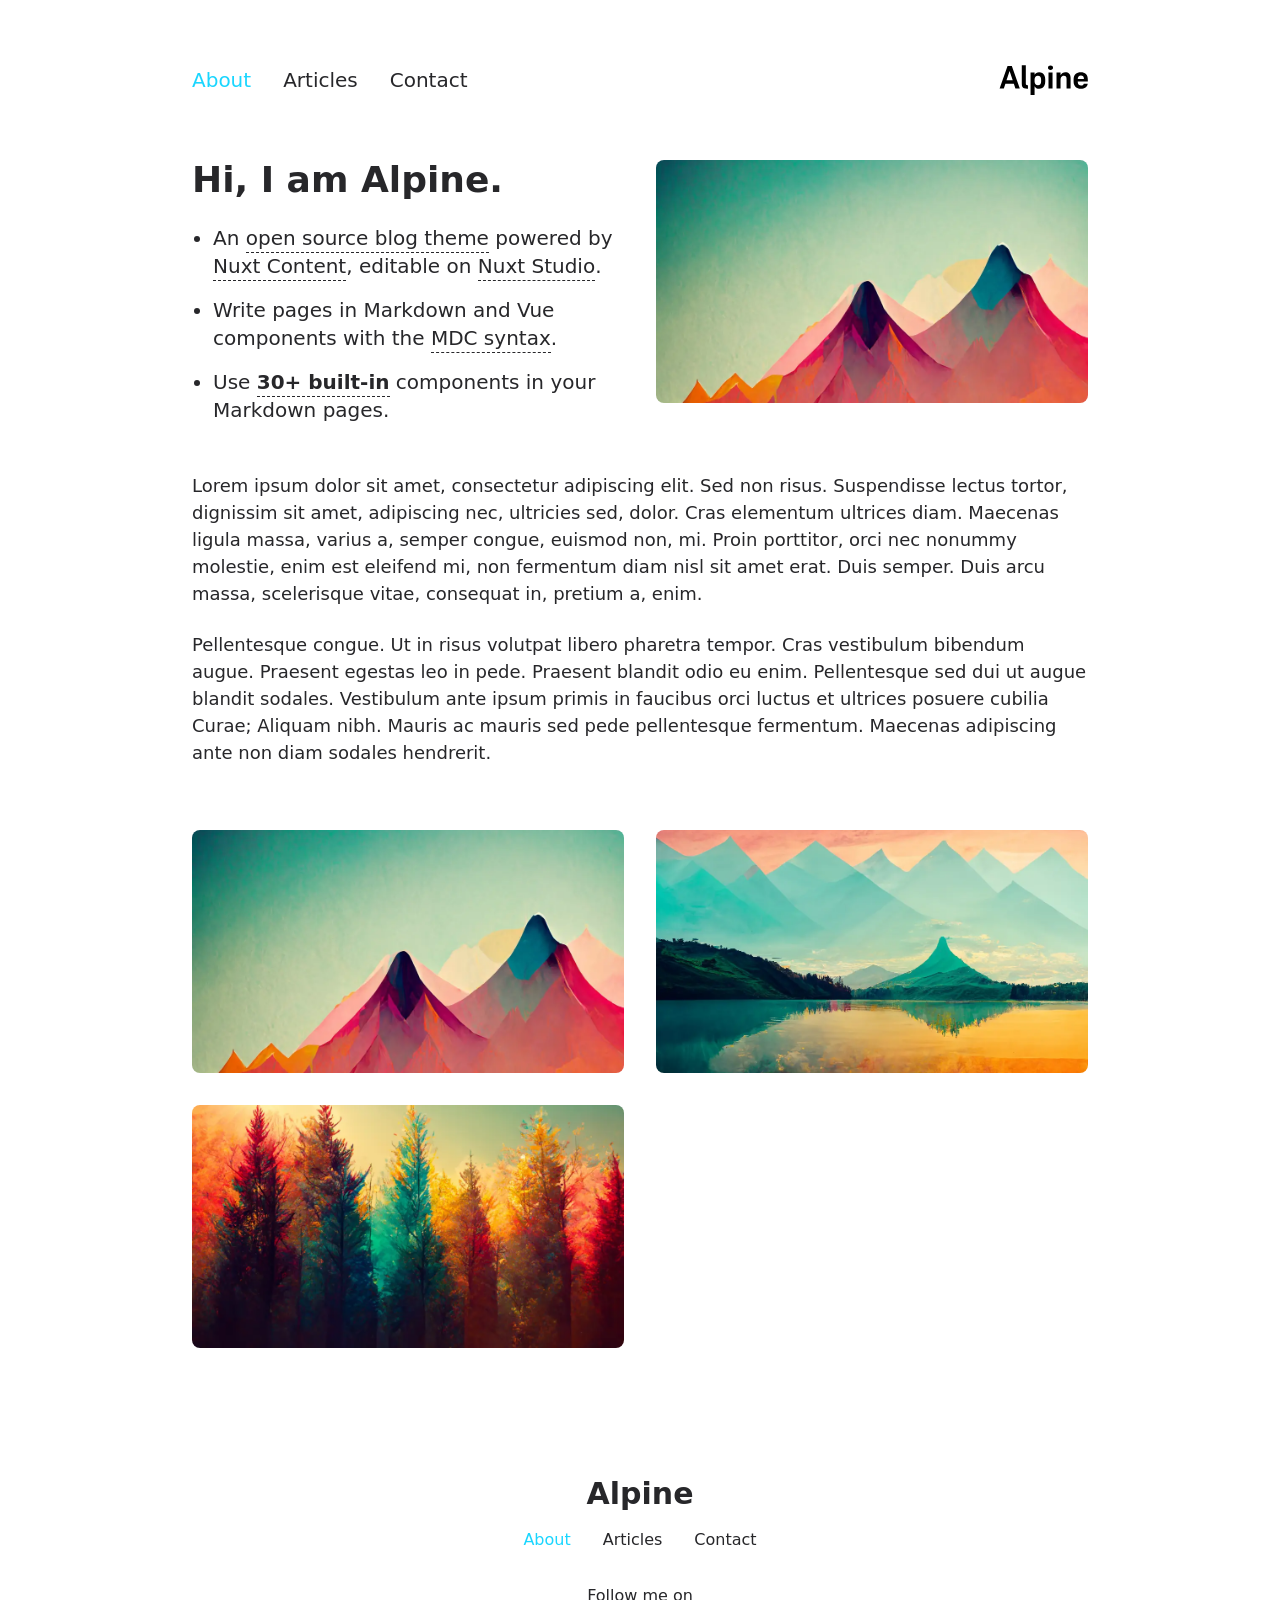
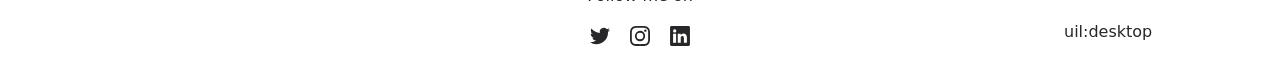
==== index.html @ 5e0b4e01 "Deploying to gh-pages from @ arafatkhairul/nuxt-alpine@3e8240d0980be0050736b7566fba65ea786abc6b 🚀" ====
<!DOCTYPE html>
<html  lang="en">
<head><meta charset="utf-8">
<meta name="viewport" content="width=device-width, initial-scale=1">
<title>Alpine</title>
<meta name="twitter:card" content="summary_large_image">
<meta property="og:image" content="/social-card-preview.png">
<meta property="og:image:width" content="400">
<meta property="og:image:height" content="300">
<meta property="og:image:alt" content="An image showcasing my project.">
<meta property="og:title" content="Alpine">
<meta name="description" content="An open source blog theme powered by Nuxt.">
<meta property="og:description" content="An open source blog theme powered by Nuxt.">
<link rel="preload" as="fetch" crossorigin="anonymous" href="/_payload.json">
<link rel="stylesheet" href="/_nuxt/entry.d1bb33da.css">
<link rel="stylesheet" href="/_nuxt/DocumentDrivenNotFound.b1c67268.css">
<link rel="stylesheet" href="/_nuxt/Hero.ef997ffa.css">
<link rel="stylesheet" href="/_nuxt/ProseUl.654adf30.css">
<link rel="stylesheet" href="/_nuxt/ProseLi.44bd6429.css">
<link rel="stylesheet" href="/_nuxt/ProseA.5a9f544a.css">
<link rel="stylesheet" href="/_nuxt/ProseStrong.4d333ea9.css">
<link rel="stylesheet" href="/_nuxt/ProseP.bd294274.css">
<link rel="stylesheet" href="/_nuxt/Gallery.7c08b77b.css">
<link rel="modulepreload" as="script" crossorigin href="/_nuxt/entry.dc5d3f81.js">
<link rel="modulepreload" as="script" crossorigin href="/_nuxt/NuxtImg.966d0c9f.js">
<link rel="modulepreload" as="script" crossorigin href="/_nuxt/document-driven.5265849c.js">
<link rel="modulepreload" as="script" crossorigin href="/_nuxt/DocumentDrivenEmpty.9ae054da.js">
<link rel="modulepreload" as="script" crossorigin href="/_nuxt/ContentRenderer.73c88067.js">
<link rel="modulepreload" as="script" crossorigin href="/_nuxt/ContentRendererMarkdown.vue.917d96e8.js">
<link rel="modulepreload" as="script" crossorigin href="/_nuxt/DocumentDrivenNotFound.752a213e.js">
<link rel="modulepreload" as="script" crossorigin href="/_nuxt/default.cb6d3dea.js">
<link rel="modulepreload" as="script" crossorigin href="/_nuxt/ContentRendererMarkdown.fadf981e.js">
<link rel="modulepreload" as="script" crossorigin href="/_nuxt/Hero.b6fbc425.js">
<link rel="modulepreload" as="script" crossorigin href="/_nuxt/MDCSlot.a0e19ccc.js">
<link rel="modulepreload" as="script" crossorigin href="/_nuxt/slot.96ffd557.js">
<link rel="modulepreload" as="script" crossorigin href="/_nuxt/ProseUl.e660bf93.js">
<link rel="modulepreload" as="script" crossorigin href="/_nuxt/ProseLi.a4a14949.js">
<link rel="modulepreload" as="script" crossorigin href="/_nuxt/ProseA.be27b615.js">
<link rel="modulepreload" as="script" crossorigin href="/_nuxt/ProseStrong.4fa9b1ad.js">
<link rel="modulepreload" as="script" crossorigin href="/_nuxt/ProseP.9304c1c1.js">
<link rel="modulepreload" as="script" crossorigin href="/_nuxt/Gallery.fbd0e30b.js">
<link rel="prefetch" as="style" href="/_nuxt/article.da59d238.css">
<link rel="prefetch" as="script" crossorigin href="/_nuxt/article.21fa5544.js">
<link rel="prefetch" as="script" crossorigin href="/_nuxt/date.824a539b.js">
<link rel="prefetch" as="script" crossorigin href="/_nuxt/page.fbf15b43.js">
<link rel="prefetch" as="script" crossorigin href="/_nuxt/client-db.c796b66b.js">
<link rel="prefetch" as="style" href="/_nuxt/useStudio.1c77fe3b.css">
<link rel="prefetch" as="script" crossorigin href="/_nuxt/useStudio.8e482542.js">
<link rel="prefetch" as="script" crossorigin href="/_nuxt/asyncData.b8d20d71.js">
<link rel="prefetch" as="script" crossorigin href="/_nuxt/debug.01ddf778.js">
<link rel="prefetch" as="style" href="/_nuxt/error-404.7910d5ca.css">
<link rel="prefetch" as="script" crossorigin href="/_nuxt/error-404.c3137631.js">
<link rel="prefetch" as="style" href="/_nuxt/error-500.1db01289.css">
<link rel="prefetch" as="script" crossorigin href="/_nuxt/error-500.bb691c8b.js">
<script type="module" src="/_nuxt/entry.dc5d3f81.js" crossorigin></script><style id="pinceau-runtime-hydratable">@media{.phy[--]{--puid:9YHMR2-v;}.pv-zOZzcy{max-width:var(--elements-container-maxWidth);padding-left:var(--elements-container-padding-mobile);padding-right:var(--elements-container-padding-mobile);}@media (min-width: 475px){.pv-zOZzcy{padding-left:var(--elements-container-padding-xs);padding-right:var(--elements-container-padding-xs);}}@media (min-width: 640px){.pv-zOZzcy{padding-left:var(--elements-container-padding-sm);padding-right:var(--elements-container-padding-sm);}}@media (min-width: 768px){.pv-zOZzcy{padding-left:var(--elements-container-padding-md);padding-right:var(--elements-container-padding-md);}}} @media{.phy[--]{--puid:oazVB6-c;}.pc-oazVB6[data-v-52f11c36]{---6-li-cols:2;}} </style><style id="pinceau-theme">@media { :root {--pinceau-mq: initial; --alpine-readableLine: 68ch;--alpine-backdrop-backgroundColor: #f4f4f5b3;--prose-code-inline-padding: 0.2rem 0.375rem 0.2rem 0.375rem;--prose-code-block-backdropFilter: contrast(1);--prose-code-block-border-style: solid;--prose-code-block-border-width: 1px;--prose-tbody-tr-borderBottom-style: dashed;--prose-tbody-tr-borderBottom-width: 1px;--prose-th-textAlign: inherit;--prose-thead-borderBottom-style: solid;--prose-thead-borderBottom-width: 1px;--prose-thead-border-style: solid;--prose-thead-border-width: 0px;--prose-table-textAlign: start;--prose-hr-width: 1px;--prose-hr-style: solid;--prose-li-listStylePosition: outside;--prose-ol-li-markerColor: currentColor;--prose-ol-paddingInlineStart: 21px;--prose-ol-listStyleType: decimal;--prose-ul-li-markerColor: currentColor;--prose-ul-paddingInlineStart: 21px;--prose-ul-listStyleType: disc;--prose-blockquote-border-style: solid;--prose-blockquote-border-width: 4px;--prose-blockquote-quotes: '201C' '201D' '2018' '2019';--prose-blockquote-paddingInlineStart: 24px;--prose-a-code-color-hover: currentColor;--prose-a-code-color-static: currentColor;--prose-a-hasCode-borderBottom: none;--prose-a-border-distance: 2px;--prose-a-border-color-hover: currentColor;--prose-a-border-color-static: currentColor;--prose-a-border-style-hover: solid;--prose-a-border-style-static: dashed;--prose-a-border-width: 1px;--prose-a-color-static: inherit;--prose-a-textDecoration: none;--prose-h6-margin: 3rem 0 2rem;--prose-h5-margin: 3rem 0 2rem;--prose-h4-margin: 3rem 0 2rem;--prose-h3-margin: 3rem 0 2rem;--prose-h2-margin: 3rem 0 2rem;--prose-h1-margin: 0 0 2rem;--prose-p-fontSize: 18px;--typography-lead-loose: 2;--typography-lead-relaxed: 1.625;--typography-lead-normal: 1.5;--typography-lead-snug: 1.375;--typography-lead-tight: 1.25;--typography-lead-none: 1;--typography-lead-10: 2.5rem;--typography-lead-9: 2.25rem;--typography-lead-8: 2rem;--typography-lead-7: 1.75rem;--typography-lead-6: 1.5rem;--typography-lead-5: 1.25rem;--typography-lead-4: 1rem;--typography-lead-3: .75rem;--typography-lead-2: .5rem;--typography-lead-1: .025rem;--typography-fontWeight-black: 900;--typography-fontWeight-extrabold: 800;--typography-fontWeight-bold: 700;--typography-fontWeight-semibold: 600;--typography-fontWeight-medium: 500;--typography-fontWeight-normal: 400;--typography-fontWeight-light: 300;--typography-fontWeight-extralight: 200;--typography-fontWeight-thin: 100;--typography-fontSize-9xl: 128px;--typography-fontSize-8xl: 96px;--typography-fontSize-7xl: 72px;--typography-fontSize-6xl: 60px;--typography-fontSize-5xl: 48px;--typography-fontSize-4xl: 36px;--typography-fontSize-3xl: 30px;--typography-fontSize-2xl: 24px;--typography-fontSize-xl: 20px;--typography-fontSize-lg: 18px;--typography-fontSize-base: 16px;--typography-fontSize-sm: 14px;--typography-fontSize-xs: 12px;--typography-letterSpacing-wide: 0.025em;--typography-letterSpacing-tight: -0.025em;--typography-verticalMargin-base: 24px;--typography-verticalMargin-sm: 16px;--elements-border-secondary-hover: [object Object];--elements-backdrop-background: #fffc;--elements-backdrop-filter: saturate(200%) blur(20px);--elements-container-maxWidth: 64rem;--lead-loose: 2;--lead-relaxed: 1.625;--lead-normal: 1.5;--lead-snug: 1.375;--lead-tight: 1.25;--lead-none: 1;--lead-10: 2.5rem;--lead-9: 2.25rem;--lead-8: 2rem;--lead-7: 1.75rem;--lead-6: 1.5rem;--lead-5: 1.25rem;--lead-4: 1rem;--lead-3: .75rem;--lead-2: .5rem;--lead-1: .025rem;--letterSpacing-widest: 0.1em;--letterSpacing-wider: 0.05em;--letterSpacing-wide: 0.025em;--letterSpacing-normal: 0em;--letterSpacing-tight: -0.025em;--letterSpacing-tighter: -0.05em;--fontSize-9xl: 8rem;--fontSize-8xl: 6rem;--fontSize-7xl: 4.5rem;--fontSize-6xl: 3.75rem;--fontSize-5xl: 3rem;--fontSize-4xl: 2.25rem;--fontSize-3xl: 1.875rem;--fontSize-2xl: 1.5rem;--fontSize-xl: 1.25rem;--fontSize-lg: 1.125rem;--fontSize-base: 1rem;--fontSize-sm: 0.875rem;--fontSize-xs: 0.75rem;--fontWeight-black: 900;--fontWeight-extrabold: 800;--fontWeight-bold: 700;--fontWeight-semibold: 600;--fontWeight-medium: 500;--fontWeight-normal: 400;--fontWeight-light: 300;--fontWeight-extralight: 200;--fontWeight-thin: 100;--font-mono: ui-monospace, SFMono-Regular, Menlo, Monaco, Consolas, Liberation Mono, Courier New, monospace;--font-serif: ui-serif, Georgia, Cambria, Times New Roman, Times, serif;--font-sans: ui-sans-serif, system-ui, -apple-system, BlinkMacSystemFont, Segoe UI, Roboto, Helvetica Neue, Arial, Noto Sans, sans-serif, Apple Color Emoji, Segoe UI Emoji, Segoe UI Symbol, Noto Color Emoji;--opacity-total: 1;--opacity-high: 0.8;--opacity-medium: 0.5;--opacity-soft: 0.3;--opacity-light: 0.15;--opacity-bright: 0.1;--opacity-noOpacity: 0;--borderWidth-lg: 3px;--borderWidth-md: 2px;--borderWidth-sm: 1px;--borderWidth-noBorder: 0;--space-rem-875: 0.875rem;--space-rem-625: 0.625rem;--space-rem-375: 0.375rem;--space-rem-125: 0.125rem;--space-px: 1px;--space-128: 32rem;--space-96: 24rem;--space-80: 20rem;--space-72: 18rem;--space-64: 16rem;--space-60: 15rem;--space-56: 14rem;--space-52: 13rem;--space-48: 12rem;--space-44: 11rem;--space-40: 10rem;--space-36: 9rem;--space-32: 8rem;--space-28: 7rem;--space-24: 6rem;--space-20: 5rem;--space-16: 4rem;--space-14: 3.5rem;--space-12: 3rem;--space-11: 2.75rem;--space-10: 2.5rem;--space-9: 2.25rem;--space-8: 2rem;--space-7: 1.75rem;--space-6: 1.5rem;--space-5: 1.25rem;--space-4: 1rem;--space-3: 0.75rem;--space-2: 0.5rem;--space-1: 0.25rem;--space-0: 0px;--size-full: 100%;--size-7xl: 80rem;--size-6xl: 72rem;--size-5xl: 64rem;--size-4xl: 56rem;--size-3xl: 48rem;--size-2xl: 42rem;--size-xl: 36rem;--size-lg: 32rem;--size-md: 28rem;--size-sm: 24rem;--size-xs: 20rem;--size-200: 200px;--size-104: 104px;--size-80: 80px;--size-64: 64px;--size-56: 56px;--size-48: 48px;--size-40: 40px;--size-32: 32px;--size-24: 24px;--size-20: 20px;--size-16: 16px;--size-12: 12px;--size-8: 8px;--size-6: 6px;--size-4: 4px;--size-2: 2px;--size-0: 0px;--radii-full: 9999px;--radii-3xl: 1.75rem;--radii-2xl: 1.5rem;--radii-xl: 1rem;--radii-lg: 0.75rem;--radii-md: 0.5rem;--radii-sm: 0.375rem;--radii-xs: 0.25rem;--radii-2xs: 0.125rem;--radii-none: 0px;--shadow-none: 0px 0px 0px 0px transparent;--shadow-lg: 0px 10px 15px -3px #000000, 0px 4px 6px -4px #000000;--shadow-md: 0px 4px 6px -1px #000000, 0px 2px 4px -2px #000000;--shadow-sm: 0px 1px 3px 0px #000000, 0px 1px 2px -1px #000000;--shadow-xs: 0px 1px 2px 0px #000000;--height-screen: 100vh;--width-screen: 100vw;--color-primary-900: #002e38;--color-primary-800: #005c70;--color-primary-700: #008aa9;--color-primary-600: #00b9e1;--color-primary-500: #1ad6ff;--color-primary-400: #40ddff;--color-primary-300: #66e4ff;--color-primary-200: #8deaff;--color-primary-100: #b3f1ff;--color-primary-50: #d9f8ff;--color-ruby-900: #380011;--color-ruby-800: #700021;--color-ruby-700: #a90032;--color-ruby-600: #e10043;--color-ruby-500: #ff1a5e;--color-ruby-400: #ff4079;--color-ruby-300: #ff6694;--color-ruby-200: #ff8dae;--color-ruby-100: #ffb3c9;--color-ruby-50: #ffd9e4;--color-pink-900: #380025;--color-pink-800: #70004b;--color-pink-700: #a90070;--color-pink-600: #e10095;--color-pink-500: #ff1ab2;--color-pink-400: #ff40bf;--color-pink-300: #ff66cc;--color-pink-200: #ff8dd8;--color-pink-100: #ffb3e5;--color-pink-50: #ffd9f2;--color-purple-900: #190038;--color-purple-800: #330070;--color-purple-700: #4c00a9;--color-purple-600: #6500e1;--color-purple-500: #811aff;--color-purple-400: #9640ff;--color-purple-300: #ab66ff;--color-purple-200: #c08dff;--color-purple-100: #d5b3ff;--color-purple-50: #ead9ff;--color-royalblue-900: #0b0531;--color-royalblue-800: #160a62;--color-royalblue-700: #211093;--color-royalblue-600: #2c15c4;--color-royalblue-500: #4127e8;--color-royalblue-400: #614bec;--color-royalblue-300: #806ff0;--color-royalblue-200: #a093f3;--color-royalblue-100: #c0b7f7;--color-royalblue-50: #dfdbfb;--color-indigoblue-900: #001238;--color-indigoblue-800: #002370;--color-indigoblue-700: #0035a9;--color-indigoblue-600: #0047e1;--color-indigoblue-500: #1a62ff;--color-indigoblue-400: #407cff;--color-indigoblue-300: #6696ff;--color-indigoblue-200: #8db0ff;--color-indigoblue-100: #b3cbff;--color-indigoblue-50: #d9e5ff;--color-blue-900: #002438;--color-blue-800: #004870;--color-blue-700: #006ca9;--color-blue-600: #0090e1;--color-blue-500: #1aadff;--color-blue-400: #40bbff;--color-blue-300: #66c8ff;--color-blue-200: #8dd6ff;--color-blue-100: #b3e4ff;--color-blue-50: #d9f1ff;--color-lightblue-900: #002e38;--color-lightblue-800: #005c70;--color-lightblue-700: #008aa9;--color-lightblue-600: #00b9e1;--color-lightblue-500: #1ad6ff;--color-lightblue-400: #40ddff;--color-lightblue-300: #66e4ff;--color-lightblue-200: #8deaff;--color-lightblue-100: #b3f1ff;--color-lightblue-50: #d9f8ff;--color-teal-900: #062a28;--color-teal-800: #0b544f;--color-teal-700: #117d77;--color-teal-600: #16a79e;--color-teal-500: #1cd1c6;--color-teal-400: #36e4da;--color-teal-300: #5fe9e1;--color-teal-200: #87efe9;--color-teal-100: #aff4f0;--color-teal-50: #d7faf8;--color-pear-900: #2a2b09;--color-pear-800: #545512;--color-pear-700: #7e801b;--color-pear-600: #a8aa24;--color-pear-500: #d0d32f;--color-pear-400: #d8da52;--color-pear-300: #e0e274;--color-pear-200: #e8e997;--color-pear-100: #eff0ba;--color-pear-50: #f7f8dc;--color-red-900: #380300;--color-red-800: #700700;--color-red-700: #a90a00;--color-red-600: #e10e00;--color-red-500: #ff281a;--color-red-400: #ff4c40;--color-red-300: #ff7066;--color-red-200: #ff948d;--color-red-100: #ffb7b3;--color-red-50: #ffdbd9;--color-orange-900: #381800;--color-orange-800: #702f00;--color-orange-700: #a94700;--color-orange-600: #e15e00;--color-orange-500: #ff7a1a;--color-orange-400: #ff9040;--color-orange-300: #ffa666;--color-orange-200: #ffbd8d;--color-orange-100: #ffd3b3;--color-orange-50: #ffe9d9;--color-yellow-900: #362b03;--color-yellow-800: #6d5605;--color-yellow-700: #a38108;--color-yellow-600: #daac0a;--color-yellow-500: #f5c828;--color-yellow-400: #f7d14c;--color-yellow-300: #f8da70;--color-yellow-200: #fae393;--color-yellow-100: #fcedb7;--color-yellow-50: #fdf6db;--color-green-900: #003f25;--color-green-800: #005e38;--color-green-700: #007e4a;--color-green-600: #009d5d;--color-green-500: #00bd6f;--color-green-400: #00dc82;--color-green-300: #30ffaa;--color-green-200: #83ffcc;--color-green-100: #acffdd;--color-green-50: #d6ffee;--color-gray-900: #18181B;--color-gray-800: #27272A;--color-gray-700: #3f3f46;--color-gray-600: #52525B;--color-gray-500: #71717A;--color-gray-400: #a1a1aa;--color-gray-300: #D4d4d8;--color-gray-200: #e4e4e7;--color-gray-100: #f4f4f5;--color-gray-50: #fafafa;--color-black: #0c0c0d;--color-white: #FFFFFF;--media-portrait: only screen and (orientation: portrait);--media-landscape: only screen and (orientation: landscape);--media-rm: (prefers-reduced-motion: reduce);--media-2xl: (min-width: 1536px);--media-xl: (min-width: 1280px);--media-lg: (min-width: 1024px);--media-md: (min-width: 768px);--media-sm: (min-width: 640px);--media-xs: (min-width: 475px);--alpine-body-color: var(--color-gray-800);--alpine-body-backgroundColor: var(--color-white);--prose-code-inline-fontWeight: var(--typography-fontWeight-normal);--prose-code-inline-fontSize: var(--typography-fontSize-sm);--prose-code-inline-borderRadius: var(--radii-xs);--prose-code-block-pre-padding: var(--typography-verticalMargin-sm);--prose-code-block-margin: var(--typography-verticalMargin-base) 0;--prose-code-block-fontSize: var(--typography-fontSize-sm);--prose-tbody-code-inline-fontSize: var(--typography-fontSize-sm);--prose-tbody-td-padding: var(--typography-verticalMargin-sm);--prose-th-fontWeight: var(--typography-fontWeight-semibold);--prose-th-padding: 0 var(--typography-verticalMargin-sm) var(--typography-verticalMargin-sm) var(--typography-verticalMargin-sm);--prose-table-lineHeight: var(--typography-lead-6);--prose-table-fontSize: var(--typography-fontSize-sm);--prose-table-margin: var(--typography-verticalMargin-base) 0;--prose-hr-margin: var(--typography-verticalMargin-base) 0;--prose-li-margin: var(--typography-verticalMargin-sm) 0;--prose-ol-margin: var(--typography-verticalMargin-base) 0;--prose-ul-margin: var(--typography-verticalMargin-base) 0;--prose-blockquote-margin: var(--typography-verticalMargin-base) 0;--prose-a-code-border-style: var(--prose-a-border-style-static);--prose-a-code-border-width: var(--prose-a-border-width);--prose-a-fontWeight: var(--typography-fontWeight-medium);--prose-img-margin: var(--typography-verticalMargin-base) 0;--prose-strong-fontWeight: var(--typography-fontWeight-semibold);--prose-h6-iconSize: var(--typography-fontSize-base);--prose-h6-fontWeight: var(--typography-fontWeight-semibold);--prose-h6-lineHeight: var(--typography-lead-normal);--prose-h6-fontSize: var(--typography-fontSize-lg);--prose-h5-iconSize: var(--typography-fontSize-lg);--prose-h5-fontWeight: var(--typography-fontWeight-semibold);--prose-h5-lineHeight: var(--typography-lead-snug);--prose-h5-fontSize: var(--typography-fontSize-xl);--prose-h4-iconSize: var(--typography-fontSize-lg);--prose-h4-letterSpacing: var(--typography-letterSpacing-tight);--prose-h4-fontWeight: var(--typography-fontWeight-semibold);--prose-h4-lineHeight: var(--typography-lead-snug);--prose-h4-fontSize: var(--typography-fontSize-2xl);--prose-h3-iconSize: var(--typography-fontSize-xl);--prose-h3-letterSpacing: var(--typography-letterSpacing-tight);--prose-h3-fontWeight: var(--typography-fontWeight-semibold);--prose-h3-lineHeight: var(--typography-lead-snug);--prose-h3-fontSize: var(--typography-fontSize-3xl);--prose-h2-iconSize: var(--typography-fontSize-2xl);--prose-h2-letterSpacing: var(--typography-letterSpacing-tight);--prose-h2-fontWeight: var(--typography-fontWeight-semibold);--prose-h2-lineHeight: var(--typography-lead-tight);--prose-h2-fontSize: var(--typography-fontSize-4xl);--prose-h1-iconSize: var(--typography-fontSize-3xl);--prose-h1-letterSpacing: var(--typography-letterSpacing-tight);--prose-h1-fontWeight: var(--typography-fontWeight-bold);--prose-h1-lineHeight: var(--typography-lead-tight);--prose-h1-fontSize: var(--typography-fontSize-5xl);--prose-p-br-margin: var(--typography-verticalMargin-base) 0 0 0;--prose-p-margin: var(--typography-verticalMargin-base) 0;--prose-p-lineHeight: var(--typography-lead-normal);--typography-color-primary-900: var(--color-primary-900);--typography-color-primary-800: var(--color-primary-800);--typography-color-primary-700: var(--color-primary-700);--typography-color-primary-600: var(--color-primary-600);--typography-color-primary-500: var(--color-primary-500);--typography-color-primary-400: var(--color-primary-400);--typography-color-primary-300: var(--color-primary-300);--typography-color-primary-200: var(--color-primary-200);--typography-color-primary-100: var(--color-primary-100);--typography-color-primary-50: var(--color-primary-50);--typography-font-code: var(--font-mono);--typography-font-body: var(--font-sans);--typography-font-display: var(--font-sans);--typography-body-backgroundColor: var(--color-white);--typography-body-color: var(--color-black);--elements-state-danger-borderColor-secondary: var(--color-red-200);--elements-state-danger-borderColor-primary: var(--color-red-100);--elements-state-danger-backgroundColor-secondary: var(--color-red-100);--elements-state-danger-backgroundColor-primary: var(--color-red-50);--elements-state-danger-color-secondary: var(--color-red-600);--elements-state-danger-color-primary: var(--color-red-500);--elements-state-warning-borderColor-secondary: var(--color-yellow-200);--elements-state-warning-borderColor-primary: var(--color-yellow-100);--elements-state-warning-backgroundColor-secondary: var(--color-yellow-100);--elements-state-warning-backgroundColor-primary: var(--color-yellow-50);--elements-state-warning-color-secondary: var(--color-yellow-700);--elements-state-warning-color-primary: var(--color-yellow-600);--elements-state-success-borderColor-secondary: var(--color-green-200);--elements-state-success-borderColor-primary: var(--color-green-100);--elements-state-success-backgroundColor-secondary: var(--color-green-100);--elements-state-success-backgroundColor-primary: var(--color-green-50);--elements-state-success-color-secondary: var(--color-green-600);--elements-state-success-color-primary: var(--color-green-500);--elements-state-info-borderColor-secondary: var(--color-blue-200);--elements-state-info-borderColor-primary: var(--color-blue-100);--elements-state-info-backgroundColor-secondary: var(--color-blue-100);--elements-state-info-backgroundColor-primary: var(--color-blue-50);--elements-state-info-color-secondary: var(--color-blue-600);--elements-state-info-color-primary: var(--color-blue-500);--elements-state-primary-borderColor-secondary: var(--color-primary-200);--elements-state-primary-borderColor-primary: var(--color-primary-100);--elements-state-primary-backgroundColor-secondary: var(--color-primary-100);--elements-state-primary-backgroundColor-primary: var(--color-primary-50);--elements-state-primary-color-secondary: var(--color-primary-700);--elements-state-primary-color-primary: var(--color-primary-600);--elements-surface-secondary-backgroundColor: var(--color-gray-200);--elements-surface-primary-backgroundColor: var(--color-gray-100);--elements-surface-background-base: var(--color-gray-100);--elements-border-secondary-static: var(--color-gray-200);--elements-border-primary-hover: var(--color-gray-200);--elements-border-primary-static: var(--color-gray-100);--elements-container-padding-md: var(--space-16);--elements-container-padding-sm: var(--space-12);--elements-container-padding-xs: var(--space-8);--elements-container-padding-mobile: var(--space-6);--elements-text-secondary-color-hover: var(--color-gray-700);--elements-text-secondary-color-static: var(--color-gray-500);--elements-text-primary-color-static: var(--color-gray-900);--text-6xl-lineHeight: var(--lead-none);--text-6xl-fontSize: var(--fontSize-6xl);--text-5xl-lineHeight: var(--lead-none);--text-5xl-fontSize: var(--fontSize-5xl);--text-4xl-lineHeight: var(--lead-10);--text-4xl-fontSize: var(--fontSize-4xl);--text-3xl-lineHeight: var(--lead-9);--text-3xl-fontSize: var(--fontSize-3xl);--text-2xl-lineHeight: var(--lead-8);--text-2xl-fontSize: var(--fontSize-2xl);--text-xl-lineHeight: var(--lead-7);--text-xl-fontSize: var(--fontSize-xl);--text-lg-lineHeight: var(--lead-7);--text-lg-fontSize: var(--fontSize-lg);--text-base-lineHeight: var(--lead-6);--text-base-fontSize: var(--fontSize-base);--text-sm-lineHeight: var(--lead-5);--text-sm-fontSize: var(--fontSize-sm);--text-xs-lineHeight: var(--lead-4);--text-xs-fontSize: var(--fontSize-xs);--shadow-2xl: 0px 25px 50px -12px var(--color-gray-900);--shadow-xl: 0px 20px 25px -5px var(--color-gray-400), 0px 8px 10px -6px #000000;--color-secondary-900: var(--color-gray-900);--color-secondary-800: var(--color-gray-800);--color-secondary-700: var(--color-gray-700);--color-secondary-600: var(--color-gray-600);--color-secondary-500: var(--color-gray-500);--color-secondary-400: var(--color-gray-400);--color-secondary-300: var(--color-gray-300);--color-secondary-200: var(--color-gray-200);--color-secondary-100: var(--color-gray-100);--color-secondary-50: var(--color-gray-50);--prose-a-code-background-hover: var(--typography-color-primary-50);--prose-a-code-border-color-hover: var(--typography-color-primary-500);--prose-a-color-hover: var(--typography-color-primary-500);--typography-color-secondary-900: var(--color-secondary-900);--typography-color-secondary-800: var(--color-secondary-800);--typography-color-secondary-700: var(--color-secondary-700);--typography-color-secondary-600: var(--color-secondary-600);--typography-color-secondary-500: var(--color-secondary-500);--typography-color-secondary-400: var(--color-secondary-400);--typography-color-secondary-300: var(--color-secondary-300);--typography-color-secondary-200: var(--color-secondary-200);--typography-color-secondary-100: var(--color-secondary-100);--typography-color-secondary-50: var(--color-secondary-50);--prose-code-inline-backgroundColor: var(--typography-color-secondary-100);--prose-code-inline-color: var(--typography-color-secondary-700);--prose-code-block-backgroundColor: var(--typography-color-secondary-100);--prose-code-block-color: var(--typography-color-secondary-700);--prose-code-block-border-color: var(--typography-color-secondary-200);--prose-tbody-tr-borderBottom-color: var(--typography-color-secondary-200);--prose-th-color: var(--typography-color-secondary-600);--prose-thead-borderBottom-color: var(--typography-color-secondary-200);--prose-thead-border-color: var(--typography-color-secondary-300);--prose-hr-color: var(--typography-color-secondary-200);--prose-blockquote-border-color: var(--typography-color-secondary-200);--prose-blockquote-color: var(--typography-color-secondary-500);--prose-a-code-border-color-static: var(--typography-color-secondary-400); } }@media { :root.dark {--pinceau-mq: dark; --alpine-backdrop-backgroundColor: #18181bb3;--prose-code-block-backdropFilter: contrast(1);--prose-ol-li-markerColor: currentColor;--prose-ul-li-markerColor: currentColor;--prose-a-code-color-hover: currentColor;--prose-a-code-color-static: currentColor;--prose-a-border-color-hover: currentColor;--prose-a-border-color-static: currentColor;--prose-a-color-static: inherit;--elements-backdrop-background: #0c0d0ccc;--alpine-body-color: var(--color-gray-200);--alpine-body-backgroundColor: var(--color-black);--typography-body-backgroundColor: var(--color-black);--typography-body-color: var(--color-white);--elements-state-danger-borderColor-secondary: var(--color-red-700);--elements-state-danger-borderColor-primary: var(--color-red-800);--elements-state-danger-backgroundColor-secondary: var(--color-red-800);--elements-state-danger-backgroundColor-primary: var(--color-red-900);--elements-state-danger-color-secondary: var(--color-red-200);--elements-state-danger-color-primary: var(--color-red-300);--elements-state-warning-borderColor-secondary: var(--color-yellow-700);--elements-state-warning-borderColor-primary: var(--color-yellow-800);--elements-state-warning-backgroundColor-secondary: var(--color-yellow-800);--elements-state-warning-backgroundColor-primary: var(--color-yellow-900);--elements-state-warning-color-secondary: var(--color-yellow-200);--elements-state-warning-color-primary: var(--color-yellow-400);--elements-state-success-borderColor-secondary: var(--color-green-700);--elements-state-success-borderColor-primary: var(--color-green-800);--elements-state-success-backgroundColor-secondary: var(--color-green-800);--elements-state-success-backgroundColor-primary: var(--color-green-900);--elements-state-success-color-secondary: var(--color-green-200);--elements-state-success-color-primary: var(--color-green-400);--elements-state-info-borderColor-secondary: var(--color-blue-700);--elements-state-info-borderColor-primary: var(--color-blue-800);--elements-state-info-backgroundColor-secondary: var(--color-blue-800);--elements-state-info-backgroundColor-primary: var(--color-blue-900);--elements-state-info-color-secondary: var(--color-blue-200);--elements-state-info-color-primary: var(--color-blue-400);--elements-state-primary-borderColor-secondary: var(--color-primary-700);--elements-state-primary-borderColor-primary: var(--color-primary-800);--elements-state-primary-backgroundColor-secondary: var(--color-primary-800);--elements-state-primary-backgroundColor-primary: var(--color-primary-900);--elements-state-primary-color-secondary: var(--color-primary-200);--elements-state-primary-color-primary: var(--color-primary-400);--elements-surface-secondary-backgroundColor: var(--color-gray-800);--elements-surface-primary-backgroundColor: var(--color-gray-900);--elements-surface-background-base: var(--color-gray-900);--elements-border-secondary-static: var(--color-gray-800);--elements-border-primary-hover: var(--color-gray-800);--elements-border-primary-static: var(--color-gray-900);--elements-text-secondary-color-hover: var(--color-gray-200);--elements-text-secondary-color-static: var(--color-gray-400);--elements-text-primary-color-static: var(--color-gray-50);--prose-a-code-background-hover: var(--typography-color-primary-900);--prose-a-code-border-color-hover: var(--typography-color-primary-600);--prose-a-color-hover: var(--typography-color-primary-400);--prose-code-inline-backgroundColor: var(--typography-color-secondary-800);--prose-code-inline-color: var(--typography-color-secondary-200);--prose-code-block-backgroundColor: var(--typography-color-secondary-900);--prose-code-block-color: var(--typography-color-secondary-200);--prose-code-block-border-color: var(--typography-color-secondary-800);--prose-tbody-tr-borderBottom-color: var(--typography-color-secondary-800);--prose-th-color: var(--typography-color-secondary-400);--prose-thead-borderBottom-color: var(--typography-color-secondary-800);--prose-thead-border-color: var(--typography-color-secondary-600);--prose-hr-color: var(--typography-color-secondary-800);--prose-blockquote-border-color: var(--typography-color-secondary-700);--prose-blockquote-color: var(--typography-color-secondary-400);--prose-a-code-border-color-static: var(--typography-color-secondary-600); } }</style><script>"use strict";(()=>{const a=window,e=document.documentElement,m=["dark","light"],c=window.localStorage.getItem("nuxt-color-mode")||"system";let n=c==="system"?f():c;const l=e.getAttribute("data-color-mode-forced");l&&(n=l),i(n),a["__NUXT_COLOR_MODE__"]={preference:c,value:n,getColorScheme:f,addColorScheme:i,removeColorScheme:d};function i(o){const t=""+o+"",s="";e.classList?e.classList.add(t):e.className+=" "+t,s&&e.setAttribute("data-"+s,o)}function d(o){const t=""+o+"",s="";e.classList?e.classList.remove(t):e.className=e.className.replace(new RegExp(t,"g"),""),s&&e.removeAttribute("data-"+s)}function r(o){return a.matchMedia("(prefers-color-scheme"+o+")")}function f(){if(a.matchMedia&&r("").media!=="not all"){for(const o of m)if(r(":"+o).matches)return o}return"light"}})();
</script></head>
<body ><div id="__nuxt"><div class="container pv-zOZzcy pc-9YHMR2 app-layout" data-v-5e3f7533 data-v-22217919><!--[--><div class="nuxt-progress" style="width:0%;height:3px;opacity:0;background-size:Infinity% auto;" data-v-5e3f7533></div><header class="right" data-v-5e3f7533 data-v-2db7fae2><div class="menu" data-v-2db7fae2><button aria-label="Navigation Menu" data-v-2db7fae2><svg width="24" height="24" viewBox="0 0 68 68" fill="currentColor" xmlns="http://www.w3.org/2000/svg" data-v-2db7fae2><path d="M8 34C8 32.1362 8 31.2044 8.30448 30.4693C8.71046 29.4892 9.48915 28.7105 10.4693 28.3045C11.2044 28 12.1362 28 14 28C15.8638 28 16.7956 28 17.5307 28.3045C18.5108 28.7105 19.2895 29.4892 19.6955 30.4693C20 31.2044 20 32.1362 20 34C20 35.8638 20 36.7956 19.6955 37.5307C19.2895 38.5108 18.5108 39.2895 17.5307 39.6955C16.7956 40 15.8638 40 14 40C12.1362 40 11.2044 40 10.4693 39.6955C9.48915 39.2895 8.71046 38.5108 8.30448 37.5307C8 36.7956 8 35.8638 8 34Z" data-v-2db7fae2></path><path d="M28 34C28 32.1362 28 31.2044 28.3045 30.4693C28.7105 29.4892 29.4892 28.7105 30.4693 28.3045C31.2044 28 32.1362 28 34 28C35.8638 28 36.7956 28 37.5307 28.3045C38.5108 28.7105 39.2895 29.4892 39.6955 30.4693C40 31.2044 40 32.1362 40 34C40 35.8638 40 36.7956 39.6955 37.5307C39.2895 38.5108 38.5108 39.2895 37.5307 39.6955C36.7956 40 35.8638 40 34 40C32.1362 40 31.2044 40 30.4693 39.6955C29.4892 39.2895 28.7105 38.5108 28.3045 37.5307C28 36.7956 28 35.8638 28 34Z" data-v-2db7fae2></path><path d="M48 34C48 32.1362 48 31.2044 48.3045 30.4693C48.7105 29.4892 49.4892 28.7105 50.4693 28.3045C51.2044 28 52.1362 28 54 28C55.8638 28 56.7956 28 57.5307 28.3045C58.5108 28.7105 59.2895 29.4892 59.6955 30.4693C60 31.2044 60 32.1362 60 34C60 35.8638 60 36.7956 59.6955 37.5307C59.2895 38.5108 58.5108 39.2895 57.5307 39.6955C56.7956 40 55.8638 40 54 40C52.1362 40 51.2044 40 50.4693 39.6955C49.4892 39.2895 48.7105 38.5108 48.3045 37.5307C48 36.7956 48 35.8638 48 34Z" data-v-2db7fae2></path></svg></button></div><div class="overlay" data-v-2db7fae2><nav data-v-2db7fae2 data-v-bc594a82><ul data-v-bc594a82><!--[--><li data-v-bc594a82><a aria-current="page" href="/" class="router-link-active router-link-exact-active" data-v-bc594a82><span class="underline-fx" data-v-bc594a82></span> About</a></li><li data-v-bc594a82><a href="/articles" class="" data-v-bc594a82><span class="underline-fx" data-v-bc594a82></span> Articles</a></li><li data-v-bc594a82><a href="/contact" class="" data-v-bc594a82><span class="underline-fx" data-v-bc594a82></span> Contact</a></li><!--]--></ul></nav></div><div class="logo" data-v-2db7fae2><a aria-current="page" href="/" class="router-link-active router-link-exact-active" data-v-2db7fae2><img src="/logo-dark.svg" class="dark-img" alt="alpine" width="89" height="31" data-v-2db7fae2><img src="/logo.svg" class="light-img" alt="alpine" width="89" height="31" data-v-2db7fae2></a></div><div class="main-nav" data-v-2db7fae2><nav data-v-2db7fae2 data-v-bc594a82><ul data-v-bc594a82><!--[--><li data-v-bc594a82><a aria-current="page" href="/" class="router-link-active router-link-exact-active" data-v-bc594a82><span class="underline-fx" data-v-bc594a82></span> About</a></li><li data-v-bc594a82><a href="/articles" class="" data-v-bc594a82><span class="underline-fx" data-v-bc594a82></span> Articles</a></li><li data-v-bc594a82><a href="/contact" class="" data-v-bc594a82><span class="underline-fx" data-v-bc594a82></span> Contact</a></li><!--]--></ul></nav></div></header><!--[--><div class="document-driven-page"><main><!--[--><div><section class="hero" data-v-a68fd46c><div class="layout" data-v-a68fd46c><div class="content" data-v-a68fd46c><div class="title" data-v-a68fd46c><!--[-->Hi, I am Alpine.<!--]--></div><div class="description" data-v-a68fd46c><!--[--><ul data-v-4de12614><!--[--><li data-v-e81aa99c><!--[-->An <a href="https://github.com/nuxt-themes/alpine" rel="nofollow" data-v-dd734837><!--[-->open source blog theme<!--]--></a> powered by <a href="https://content.nuxtjs.org" rel="nofollow" data-v-dd734837><!--[-->Nuxt Content<!--]--></a>, editable on <a href="https://nuxt.studio" rel="nofollow" data-v-dd734837><!--[-->Nuxt Studio<!--]--></a>.<!--]--></li><li data-v-e81aa99c><!--[-->Write pages in Markdown and Vue components with the <a href="https://content.nuxtjs.org/guide/writing/mdc" rel="nofollow" data-v-dd734837><!--[-->MDC syntax<!--]--></a>.<!--]--></li><li data-v-e81aa99c><!--[-->Use <a href="https://elements.nuxt.space" rel="nofollow" data-v-dd734837><!--[--><strong data-v-bcb27cf7><!--[-->30+ built-in<!--]--></strong><!--]--></a> components in your Markdown pages.<!--]--></li><!--]--></ul><!--]--></div></div><img src="/alpine-0.webp" class="right" alt="Hero Image" width="16" height="9" data-v-a68fd46c></div></section><p data-v-aa30a49d><!--[-->Lorem ipsum dolor sit amet, consectetur adipiscing elit. Sed non risus. Suspendisse lectus tortor, dignissim sit amet, adipiscing nec, ultricies sed, dolor. Cras elementum ultrices diam. Maecenas ligula massa, varius a, semper congue, euismod non, mi. Proin porttitor, orci nec nonummy molestie, enim est eleifend mi, non fermentum diam nisl sit amet erat. Duis semper. Duis arcu massa, scelerisque vitae, consequat in, pretium a, enim.<!--]--></p><p data-v-aa30a49d><!--[-->Pellentesque congue. Ut in risus volutpat libero pharetra tempor. Cras vestibulum bibendum augue. Praesent egestas leo in pede. Praesent blandit odio eu enim. Pellentesque sed dui ut augue blandit sodales. Vestibulum ante ipsum primis in faucibus orci luctus et ultrices posuere cubilia Curae; Aliquam nibh. Mauris ac mauris sed pede pellentesque fermentum. Maecenas adipiscing ante non diam sodales hendrerit.<!--]--></p><section class="gallery pc-oazVB6" data-v-52f11c36><div class="layout" data-v-52f11c36><!--[--><img src="/alpine-0.webp" width="16" height="9" data-v-52f11c36><img src="/alpine-1.webp" width="16" height="9" data-v-52f11c36><img src="/alpine-2.webp" width="16" height="9" data-v-52f11c36><!--]--></div></section></div><!--]--></main></div><!--]--><footer class="center" data-v-5e3f7533 data-v-f0d7cbf3><a href="https://www.github.com/nuxt-themes/alpine" rel="noopener noreferrer" class="credits" data-v-f0d7cbf3>Alpine</a><div class="navigation" data-v-f0d7cbf3><nav data-v-f0d7cbf3 data-v-bc594a82><ul data-v-bc594a82><!--[--><li data-v-bc594a82><a aria-current="page" href="/" class="router-link-active router-link-exact-active" data-v-bc594a82><span class="underline-fx" data-v-bc594a82></span> About</a></li><li data-v-bc594a82><a href="/articles" class="" data-v-bc594a82><span class="underline-fx" data-v-bc594a82></span> Articles</a></li><li data-v-bc594a82><a href="/contact" class="" data-v-bc594a82><span class="underline-fx" data-v-bc594a82></span> Contact</a></li><!--]--></ul></nav></div><p class="message" data-v-f0d7cbf3>Follow me on</p><div class="icons" data-v-f0d7cbf3><div class="social" data-v-f0d7cbf3><!--[--><a href="https://twitter.com/nuxtlabs" rel="noopener noreferrer" target="_blank" title="nuxtlabs" aria-label="nuxtlabs" data-v-d3b4bd16><svg xmlns="http://www.w3.org/2000/svg" xmlns:xlink="http://www.w3.org/1999/xlink" aria-hidden="true" role="img" class="icon" data-v-d3b4bd16 style="" width="1em" height="1em" viewBox="0 0 24 24" data-v-41f0f5bc><path fill="currentColor" d="M22 5.8a8.49 8.49 0 0 1-2.36.64a4.13 4.13 0 0 0 1.81-2.27a8.21 8.21 0 0 1-2.61 1a4.1 4.1 0 0 0-7 3.74a11.64 11.64 0 0 1-8.45-4.29a4.16 4.16 0 0 0-.55 2.07a4.09 4.09 0 0 0 1.82 3.41a4.05 4.05 0 0 1-1.86-.51v.05a4.1 4.1 0 0 0 3.3 4a3.93 3.93 0 0 1-1.1.17a4.9 4.9 0 0 1-.77-.07a4.11 4.11 0 0 0 3.83 2.84A8.22 8.22 0 0 1 3 18.34a7.93 7.93 0 0 1-1-.06a11.57 11.57 0 0 0 6.29 1.85A11.59 11.59 0 0 0 20 8.45v-.53a8.43 8.43 0 0 0 2-2.12Z"/></svg></a><a href="https://instagram.com/atinuxt" rel="noopener noreferrer" target="_blank" title="atinuxt" aria-label="atinuxt" data-v-d3b4bd16><svg xmlns="http://www.w3.org/2000/svg" xmlns:xlink="http://www.w3.org/1999/xlink" aria-hidden="true" role="img" class="icon" data-v-d3b4bd16 style="" width="1em" height="1em" viewBox="0 0 24 24" data-v-41f0f5bc><path fill="currentColor" d="M17.34 5.46a1.2 1.2 0 1 0 1.2 1.2a1.2 1.2 0 0 0-1.2-1.2Zm4.6 2.42a7.59 7.59 0 0 0-.46-2.43a4.94 4.94 0 0 0-1.16-1.77a4.7 4.7 0 0 0-1.77-1.15a7.3 7.3 0 0 0-2.43-.47C15.06 2 14.72 2 12 2s-3.06 0-4.12.06a7.3 7.3 0 0 0-2.43.47a4.78 4.78 0 0 0-1.77 1.15a4.7 4.7 0 0 0-1.15 1.77a7.3 7.3 0 0 0-.47 2.43C2 8.94 2 9.28 2 12s0 3.06.06 4.12a7.3 7.3 0 0 0 .47 2.43a4.7 4.7 0 0 0 1.15 1.77a4.78 4.78 0 0 0 1.77 1.15a7.3 7.3 0 0 0 2.43.47C8.94 22 9.28 22 12 22s3.06 0 4.12-.06a7.3 7.3 0 0 0 2.43-.47a4.7 4.7 0 0 0 1.77-1.15a4.85 4.85 0 0 0 1.16-1.77a7.59 7.59 0 0 0 .46-2.43c0-1.06.06-1.4.06-4.12s0-3.06-.06-4.12ZM20.14 16a5.61 5.61 0 0 1-.34 1.86a3.06 3.06 0 0 1-.75 1.15a3.19 3.19 0 0 1-1.15.75a5.61 5.61 0 0 1-1.86.34c-1 .05-1.37.06-4 .06s-3 0-4-.06a5.73 5.73 0 0 1-1.94-.3a3.27 3.27 0 0 1-1.1-.75a3 3 0 0 1-.74-1.15a5.54 5.54 0 0 1-.4-1.9c0-1-.06-1.37-.06-4s0-3 .06-4a5.54 5.54 0 0 1 .35-1.9A3 3 0 0 1 5 5a3.14 3.14 0 0 1 1.1-.8A5.73 5.73 0 0 1 8 3.86c1 0 1.37-.06 4-.06s3 0 4 .06a5.61 5.61 0 0 1 1.86.34a3.06 3.06 0 0 1 1.19.8a3.06 3.06 0 0 1 .75 1.1a5.61 5.61 0 0 1 .34 1.9c.05 1 .06 1.37.06 4s-.01 3-.06 4ZM12 6.87A5.13 5.13 0 1 0 17.14 12A5.12 5.12 0 0 0 12 6.87Zm0 8.46A3.33 3.33 0 1 1 15.33 12A3.33 3.33 0 0 1 12 15.33Z"/></svg></a><a href="https://www.linkedin.com/company/nuxtlabs" rel="noopener noreferrer" target="_blank" title="LinkedIn" aria-label="LinkedIn" data-v-d3b4bd16><svg xmlns="http://www.w3.org/2000/svg" xmlns:xlink="http://www.w3.org/1999/xlink" aria-hidden="true" role="img" class="icon" data-v-d3b4bd16 style="" width="1em" height="1em" viewBox="0 0 24 24" data-v-41f0f5bc><path fill="currentColor" d="M20.47 2H3.53a1.45 1.45 0 0 0-1.47 1.43v17.14A1.45 1.45 0 0 0 3.53 22h16.94a1.45 1.45 0 0 0 1.47-1.43V3.43A1.45 1.45 0 0 0 20.47 2ZM8.09 18.74h-3v-9h3ZM6.59 8.48a1.56 1.56 0 1 1 0-3.12a1.57 1.57 0 1 1 0 3.12Zm12.32 10.26h-3v-4.83c0-1.21-.43-2-1.52-2A1.65 1.65 0 0 0 12.85 13a2 2 0 0 0-.1.73v5h-3v-9h3V11a3 3 0 0 1 2.71-1.5c2 0 3.45 1.29 3.45 4.06Z"/></svg></a><!--]--></div><div class="color-mode-switch" data-v-f0d7cbf3><button aria-label="Color Mode" data-v-f0d7cbf3 data-v-bf807595><span data-v-bf807595></span></button></div></div></footer><!--]--></div></div><script type="application/json" id="__NUXT_DATA__" data-ssr="true" data-src="/_payload.json">[{"state":1,"_errors":176,"serverRendered":146,"path":7,"prerenderedAt":178},["Reactive",2],{"$sdd-pages":3,"$sdd-surrounds":131,"$sdd-globals":142,"$scolor-mode":144,"$sdd-navigation":147,"$sicons":167},["ShallowRef",4],["ShallowReactive",5],{"/":6},{"_path":7,"_dir":8,"_draft":9,"_partial":9,"_locale":8,"title":10,"description":11,"layout":12,"head":13,"body":15,"_type":126,"_id":127,"_source":128,"_file":129,"_extension":130},"/","",false,"About","An open source blog theme powered by Nuxt.","default",{"title":14},"Alpine",{"type":16,"children":17,"toc":123},"root",[18,108,113,118],{"type":19,"tag":20,"props":21,"children":23},"element","hero",{"image":22},"/alpine-0.webp",[24,35],{"type":19,"tag":25,"props":26,"children":27},"template",{"v-slot:title":8},[28],{"type":19,"tag":29,"props":30,"children":31},"p",{},[32],{"type":33,"value":34},"text","Hi, I am Alpine.",{"type":19,"tag":25,"props":36,"children":37},{"v-slot:description":8},[38],{"type":19,"tag":39,"props":40,"children":41},"ul",{},[42,77,90],{"type":19,"tag":43,"props":44,"children":45},"li",{},[46,48,57,59,66,68,75],{"type":33,"value":47},"An ",{"type":19,"tag":49,"props":50,"children":54},"a",{"href":51,"rel":52},"https://github.com/nuxt-themes/alpine",[53],"nofollow",[55],{"type":33,"value":56},"open source blog theme",{"type":33,"value":58}," powered by ",{"type":19,"tag":49,"props":60,"children":63},{"href":61,"rel":62},"https://content.nuxtjs.org",[53],[64],{"type":33,"value":65},"Nuxt Content",{"type":33,"value":67},", editable on ",{"type":19,"tag":49,"props":69,"children":72},{"href":70,"rel":71},"https://nuxt.studio",[53],[73],{"type":33,"value":74},"Nuxt Studio",{"type":33,"value":76},".",{"type":19,"tag":43,"props":78,"children":79},{},[80,82,89],{"type":33,"value":81},"Write pages in Markdown and Vue components with the ",{"type":19,"tag":49,"props":83,"children":86},{"href":84,"rel":85},"https://content.nuxtjs.org/guide/writing/mdc",[53],[87],{"type":33,"value":88},"MDC syntax",{"type":33,"value":76},{"type":19,"tag":43,"props":91,"children":92},{},[93,95,106],{"type":33,"value":94},"Use ",{"type":19,"tag":49,"props":96,"children":99},{"href":97,"rel":98},"https://elements.nuxt.space",[53],[100],{"type":19,"tag":101,"props":102,"children":103},"strong",{},[104],{"type":33,"value":105},"30+ built-in",{"type":33,"value":107}," components in your Markdown pages.",{"type":19,"tag":29,"props":109,"children":110},{},[111],{"type":33,"value":112},"Lorem ipsum dolor sit amet, consectetur adipiscing elit. Sed non risus. Suspendisse lectus tortor, dignissim sit amet, adipiscing nec, ultricies sed, dolor. Cras elementum ultrices diam. Maecenas ligula massa, varius a, semper congue, euismod non, mi. Proin porttitor, orci nec nonummy molestie, enim est eleifend mi, non fermentum diam nisl sit amet erat. Duis semper. Duis arcu massa, scelerisque vitae, consequat in, pretium a, enim.",{"type":19,"tag":29,"props":114,"children":115},{},[116],{"type":33,"value":117},"Pellentesque congue. Ut in risus volutpat libero pharetra tempor. Cras vestibulum bibendum augue. Praesent egestas leo in pede. Praesent blandit odio eu enim. Pellentesque sed dui ut augue blandit sodales. Vestibulum ante ipsum primis in faucibus orci luctus et ultrices posuere cubilia Curae; Aliquam nibh. Mauris ac mauris sed pede pellentesque fermentum. Maecenas adipiscing ante non diam sodales hendrerit.",{"type":19,"tag":119,"props":120,"children":122},"gallery",{":images":121},"[\"/alpine-0.webp\",\"/alpine-1.webp\",\"/alpine-2.webp\"]",[],{"title":8,"searchDepth":124,"depth":124,"links":125},2,[],"markdown","content:1.index.md","content","1.index.md","md",["ShallowRef",132],["ShallowReactive",133],{"/":134},[135,136],null,{"_path":137,"_dir":8,"_draft":9,"_partial":9,"_locale":8,"title":138,"description":8,"layout":139,"_type":126,"_id":140,"_source":128,"_file":141,"_extension":130},"/articles","Articles","page","content:2.articles.md","2.articles.md",["ShallowRef",143],{},{"preference":145,"value":145,"unknown":146,"forced":9},"system",true,[148,149,164],{"title":10,"_path":7,"layout":12},{"title":138,"_path":137,"children":150,"layout":139},[151,155,158,161],{"title":152,"_path":153,"layout":154},"Get started with Alpine","/articles/get-started","article",{"title":156,"_path":157,"layout":154},"Configure Alpine","/articles/configure",{"title":159,"_path":160,"layout":154},"Write Articles","/articles/write-articles",{"title":162,"_path":163,"layout":154},"Customize Alpine","/articles/design-tokens",{"title":165,"_path":166,"layout":12},"Contact","/contact",{"uil:twitter":168,"uil:instagram":172,"uil:linkedin":174},{"left":169,"top":169,"width":170,"height":170,"rotate":169,"vFlip":9,"hFlip":9,"body":171},0,24,"\u003Cpath fill=\"currentColor\" d=\"M22 5.8a8.49 8.49 0 0 1-2.36.64a4.13 4.13 0 0 0 1.81-2.27a8.21 8.21 0 0 1-2.61 1a4.1 4.1 0 0 0-7 3.74a11.64 11.64 0 0 1-8.45-4.29a4.16 4.16 0 0 0-.55 2.07a4.09 4.09 0 0 0 1.82 3.41a4.05 4.05 0 0 1-1.86-.51v.05a4.1 4.1 0 0 0 3.3 4a3.93 3.93 0 0 1-1.1.17a4.9 4.9 0 0 1-.77-.07a4.11 4.11 0 0 0 3.83 2.84A8.22 8.22 0 0 1 3 18.34a7.93 7.93 0 0 1-1-.06a11.57 11.57 0 0 0 6.29 1.85A11.59 11.59 0 0 0 20 8.45v-.53a8.43 8.43 0 0 0 2-2.12Z\"/>",{"left":169,"top":169,"width":170,"height":170,"rotate":169,"vFlip":9,"hFlip":9,"body":173},"\u003Cpath fill=\"currentColor\" d=\"M17.34 5.46a1.2 1.2 0 1 0 1.2 1.2a1.2 1.2 0 0 0-1.2-1.2Zm4.6 2.42a7.59 7.59 0 0 0-.46-2.43a4.94 4.94 0 0 0-1.16-1.77a4.7 4.7 0 0 0-1.77-1.15a7.3 7.3 0 0 0-2.43-.47C15.06 2 14.72 2 12 2s-3.06 0-4.12.06a7.3 7.3 0 0 0-2.43.47a4.78 4.78 0 0 0-1.77 1.15a4.7 4.7 0 0 0-1.15 1.77a7.3 7.3 0 0 0-.47 2.43C2 8.94 2 9.28 2 12s0 3.06.06 4.12a7.3 7.3 0 0 0 .47 2.43a4.7 4.7 0 0 0 1.15 1.77a4.78 4.78 0 0 0 1.77 1.15a7.3 7.3 0 0 0 2.43.47C8.94 22 9.28 22 12 22s3.06 0 4.12-.06a7.3 7.3 0 0 0 2.43-.47a4.7 4.7 0 0 0 1.77-1.15a4.85 4.85 0 0 0 1.16-1.77a7.59 7.59 0 0 0 .46-2.43c0-1.06.06-1.4.06-4.12s0-3.06-.06-4.12ZM20.14 16a5.61 5.61 0 0 1-.34 1.86a3.06 3.06 0 0 1-.75 1.15a3.19 3.19 0 0 1-1.15.75a5.61 5.61 0 0 1-1.86.34c-1 .05-1.37.06-4 .06s-3 0-4-.06a5.73 5.73 0 0 1-1.94-.3a3.27 3.27 0 0 1-1.1-.75a3 3 0 0 1-.74-1.15a5.54 5.54 0 0 1-.4-1.9c0-1-.06-1.37-.06-4s0-3 .06-4a5.54 5.54 0 0 1 .35-1.9A3 3 0 0 1 5 5a3.14 3.14 0 0 1 1.1-.8A5.73 5.73 0 0 1 8 3.86c1 0 1.37-.06 4-.06s3 0 4 .06a5.61 5.61 0 0 1 1.86.34a3.06 3.06 0 0 1 1.19.8a3.06 3.06 0 0 1 .75 1.1a5.61 5.61 0 0 1 .34 1.9c.05 1 .06 1.37.06 4s-.01 3-.06 4ZM12 6.87A5.13 5.13 0 1 0 17.14 12A5.12 5.12 0 0 0 12 6.87Zm0 8.46A3.33 3.33 0 1 1 15.33 12A3.33 3.33 0 0 1 12 15.33Z\"/>",{"left":169,"top":169,"width":170,"height":170,"rotate":169,"vFlip":9,"hFlip":9,"body":175},"\u003Cpath fill=\"currentColor\" d=\"M20.47 2H3.53a1.45 1.45 0 0 0-1.47 1.43v17.14A1.45 1.45 0 0 0 3.53 22h16.94a1.45 1.45 0 0 0 1.47-1.43V3.43A1.45 1.45 0 0 0 20.47 2ZM8.09 18.74h-3v-9h3ZM6.59 8.48a1.56 1.56 0 1 1 0-3.12a1.57 1.57 0 1 1 0 3.12Zm12.32 10.26h-3v-4.83c0-1.21-.43-2-1.52-2A1.65 1.65 0 0 0 12.85 13a2 2 0 0 0-.1.73v5h-3v-9h3V11a3 3 0 0 1 2.71-1.5c2 0 3.45 1.29 3.45 4.06Z\"/>",["Reactive",177],{},1696663528204]</script>
<script>window.__NUXT__={};window.__NUXT__.config={public:{FORMSPREE_URL:"",plausible:{hashMode:false,trackLocalhost:false,domain:"",apiHost:"https://plausible.io",autoPageviews:true,autoOutboundTracking:false},studio:{apiURL:"https://api.nuxt.studio"},mdc:{components:{prose:true,map:{p:"prose-p",a:"prose-a",blockquote:"prose-blockquote","code-inline":"prose-code-inline",code:"ProseCodeInline",em:"prose-em",h1:"prose-h1",h2:"prose-h2",h3:"prose-h3",h4:"prose-h4",h5:"prose-h5",h6:"prose-h6",hr:"prose-hr",img:"prose-img",ul:"prose-ul",ol:"prose-ol",li:"prose-li",strong:"prose-strong",table:"prose-table",thead:"prose-thead",tbody:"prose-tbody",td:"prose-td",th:"prose-th",tr:"prose-tr"}},headings:{anchorLinks:{h1:false,h2:true,h3:true,h4:true,h5:false,h6:false}}},content:{locales:[],defaultLocale:"",integrity:1696663497472,experimental:{stripQueryParameters:false,advanceQuery:false,clientDB:false},respectPathCase:false,api:{baseURL:"/api/_content"},navigation:{fields:["navTitle","layout"]},tags:{p:"prose-p",a:"prose-a",blockquote:"prose-blockquote","code-inline":"prose-code-inline",code:"ProseCodeInline",em:"prose-em",h1:"prose-h1",h2:"prose-h2",h3:"prose-h3",h4:"prose-h4",h5:"prose-h5",h6:"prose-h6",hr:"prose-hr",img:"prose-img",ul:"prose-ul",ol:"prose-ol",li:"prose-li",strong:"prose-strong",table:"prose-table",thead:"prose-thead",tbody:"prose-tbody",td:"prose-td",th:"prose-th",tr:"prose-tr"},highlight:{theme:{default:"github-light",dark:"github-dark"},preload:["json","js","ts","html","css","vue","diff","shell","markdown","yaml","bash","ini","c","cpp"]},wsUrl:"",documentDriven:{page:true,navigation:true,surround:true,globals:{},layoutFallbacks:["theme"],injectPage:true},host:"",trailingSlash:false,contentHead:true,anchorLinks:{depth:4,exclude:[1]}}},app:{baseURL:"/",buildAssetsDir:"/_nuxt/",cdnURL:""}}</script></body>
</html>
---- _nuxt/entry.d1bb33da.css ----
body{background-color:var(--alpine-body-backgroundColor);color:var(--alpine-body-color)}.light-img{display:block}.dark-img{display:none}@media (prefers-color-scheme:dark){html:not(.light) .dark-img{display:block}html:not(.light) .light-img{display:none}}html.dark .dark-img{display:block}html.dark .light-img{display:none}html{-webkit-font-smoothing:antialiased;-moz-osx-font-smoothing:grayscale}.sr-only{clip:rect(0,0,0,0)!important;border:0!important;height:1px!important;margin:-1px!important;overflow:hidden!important;padding:0!important;position:absolute!important;white-space:nowrap!important;width:1px!important}*,:after,:before{border:0 solid #e5e7eb;box-sizing:border-box}html{-webkit-text-size-adjust:100%;font-family:ui-sans-serif,system-ui,-apple-system,BlinkMacSystemFont,Segoe UI,Roboto,Helvetica Neue,Arial,Noto Sans,sans-serif,Apple Color Emoji,Segoe UI Emoji,Segoe UI Symbol,Noto Color Emoji;line-height:1.5;-moz-tab-size:4;-o-tab-size:4;tab-size:4}body{line-height:inherit;margin:0}hr{border-top-width:1px;color:inherit;height:0}abbr:where([title]){-webkit-text-decoration:underline dotted;text-decoration:underline dotted}h1,h2,h3,h4,h5,h6{font-size:inherit;font-weight:inherit}a{color:inherit;text-decoration:inherit}b,strong{font-weight:bolder}code,kbd,pre,samp{font-family:ui-monospace,SFMono-Regular,Menlo,Monaco,Consolas,Liberation Mono,Courier New,monospace;font-size:1em}small{font-size:80%}sub,sup{font-size:75%;line-height:0;position:relative;vertical-align:baseline}sub{bottom:-.25em}sup{top:-.5em}table{border-collapse:collapse;border-color:inherit;text-indent:0}button,input,optgroup,select,textarea{color:inherit;font-family:inherit;font-size:100%;font-weight:inherit;line-height:inherit;margin:0;padding:0}button,select{text-transform:none}[type=button],[type=reset],[type=submit],button{-webkit-appearance:button;background-color:transparent;background-image:none}:-moz-focusring{outline:auto}:-moz-ui-invalid{box-shadow:none}progress{vertical-align:baseline}::-webkit-inner-spin-button,::-webkit-outer-spin-button{height:auto}[type=search]{-webkit-appearance:textfield;outline-offset:-2px}::-webkit-search-decoration{-webkit-appearance:none}::-webkit-file-upload-button{-webkit-appearance:button;font:inherit}summary{display:list-item}blockquote,dd,dl,figure,h1,h2,h3,h4,h5,h6,hr,p,pre{margin:0}fieldset{margin:0}fieldset,legend{padding:0}menu,ol,ul{list-style:none;margin:0;padding:0}textarea{resize:vertical}input::-moz-placeholder,textarea::-moz-placeholder{color:#9ca3af;opacity:1}input::placeholder,textarea::placeholder{color:#9ca3af;opacity:1}[role=button],button{cursor:pointer}:disabled{cursor:default}audio,canvas,embed,iframe,img,object,svg,video{display:block;vertical-align:middle}img,video{height:auto;max-width:100%}[hidden]{display:none}.nuxt-progress{background:repeating-linear-gradient(90deg,#00dc82 0,#34cdfe 50%,#0047e1);left:0;opacity:1;position:fixed;right:0;top:0;transition:width .1s,height .4s,opacity .4s;width:0;z-index:999999}nav ul[data-v-bc594a82]{display:flex;flex-direction:column;gap:var(--space-4);justify-content:center;width:100%}@media (min-width:640px){nav ul[data-v-bc594a82]{flex-direction:row;gap:var(--space-8)}}nav ul a[data-v-bc594a82]{position:relative}nav ul a.router-link-active[data-v-bc594a82]{color:var(--color-primary-500)}nav ul a .underline-fx[data-v-bc594a82]{background-color:currentColor;bottom:-4px;height:1px;position:absolute;transition:width .2s ease-in-out;width:0}a[data-v-bc594a82]:hover :is(nav ul a .underline-fx):is(nav ul a .underline-fx){width:100%}header[data-v-2db7fae2]{--header-padding:var(--space-16);--logo-height:var(--space-8);align-items:center;display:grid;gap:var(--space-4);grid-template-columns:repeat(12,minmax(0,1fr));padding-bottom:var(--header-padding);padding-top:var(--header-padding);position:relative}header .menu[data-v-2db7fae2]{display:flex;position:absolute}header .menu[data-v-2db7fae2] :hover{color:var(--color-primary-500)}.left[data-v-2db7fae2] :is(header .menu):is(header .menu){right:0}@media (min-width:640px){header .menu[data-v-2db7fae2]{display:none}}header .overlay[data-v-2db7fae2]{-webkit-backdrop-filter:blur(20px);backdrop-filter:blur(20px);background-color:var(--alpine-backdrop-backgroundColor);border:1px solid var(--color-gray-200);border-radius:var(--radii-md);font-size:var(--text-lg-fontSize);font-weight:var(--fontWeight-medium);line-height:var(--text-lg-lineHeight);padding:var(--space-6);padding-right:var(--space-24);perspective:2000px;position:absolute;top:calc(var(--header-padding) + var(--logo-height) + var(--space-2));transform-origin:top;transition:all .25s;will-change:opacity,transform}header .overlay[data-v-2db7fae2]:not(.show){opacity:0;transform:translateY(-10px) rotateY(-8deg) rotateX(-20deg)}.left[data-v-2db7fae2] :is(header .overlay:not(.show)):is(header .overlay:not(.show)){transform:translateY(-10px) rotateY(8deg) rotateX(-20deg)}header .overlay[data-v-2db7fae2]:not(.show){pointer-events:none}.left[data-v-2db7fae2] :is(header .overlay):is(header .overlay){padding:var(--space-6);padding-left:var(--space-16);right:0;text-align:right}@media (min-width:640px){header .overlay[data-v-2db7fae2]{display:none}}:root.dark header .overlay[data-v-2db7fae2]{border-color:var(--color-gray-800)}header .logo[data-v-2db7fae2]{display:flex;grid-column:span 12/span 12;height:var(--logo-height)}header .logo a[data-v-2db7fae2]{display:flex}.center[data-v-2db7fae2] :is(header .logo):is(header .logo){grid-column:span 12/span 12;justify-content:center}.right[data-v-2db7fae2] :is(header .logo):is(header .logo){justify-content:flex-end}@media (min-width:640px){header .logo[data-v-2db7fae2]{grid-column:span 4/span 4;grid-column-start:auto}.right[data-v-2db7fae2] :is(header .logo):is(header .logo){order:2}}header .logo .fallback[data-v-2db7fae2]{font-size:var(--text-2xl-fontSize);font-weight:var(--fontWeight-semibold);line-height:var(--text-2xl-lineHeight)}header .main-nav[data-v-2db7fae2]{display:none}@media (min-width:640px){header .main-nav[data-v-2db7fae2]{display:flex;font-size:var(--text-xl-fontSize);font-weight:var(--fontWeight-medium);grid-column:span 8/span 8;line-height:var(--text-xl-lineHeight)}.center[data-v-2db7fae2] :is(header .main-nav):is(header .main-nav){grid-column:span 12/span 12;justify-content:center}.right[data-v-2db7fae2] :is(header .main-nav):is(header .main-nav){justify-content:flex-start}.left[data-v-2db7fae2] :is(header .main-nav):is(header .main-nav){justify-content:flex-end}}.icon[data-v-41f0f5bc]{display:inline-block;vertical-align:middle}a[data-v-d3b4bd16]{--social-icon-size:24px;display:flex;height:24px;height:var(--social-icon-size);width:24px;width:var(--social-icon-size)}a[data-v-d3b4bd16] :hover{color:var(--color-primary-500)}a svg[data-v-d3b4bd16]{height:100%;width:100%}button[data-v-bf807595]{--color-mode-switcher-size:24px;display:flex;height:24px;height:var(--color-mode-switcher-size);width:24px;width:var(--color-mode-switcher-size)}button[data-v-bf807595] :hover{color:var(--color-primary-500)}button svg[data-v-bf807595]{height:100%;width:100%}footer[data-v-f0d7cbf3]{align-items:center;display:flex;flex-direction:column;margin-top:var(--space-24);padding-bottom:var(--space-8);padding-top:var(--space-8)}footer.left[data-v-f0d7cbf3]{align-items:flex-start}footer.right[data-v-f0d7cbf3]{align-items:flex-end}@media (min-width:768px){footer[data-v-f0d7cbf3]{min-height:var(--space-36)}}footer .credits[data-v-f0d7cbf3]{font-size:var(--text-3xl-fontSize);font-weight:var(--fontWeight-bold);line-height:var(--text-3xl-lineHeight);margin-bottom:var(--space-4)}footer .navigation[data-v-f0d7cbf3]{display:none}@media (min-width:640px){footer .navigation[data-v-f0d7cbf3]{display:flex;font-size:var(--text-base-fontSize);font-weight:var(--fontWeight-medium);line-height:var(--text-base-lineHeight);margin-bottom:var(--space-8)}}footer .message[data-v-f0d7cbf3]{margin-bottom:var(--space-4);text-align:center}footer .icons[data-v-f0d7cbf3]{display:grid;gap:var(--space-4);grid-template-columns:repeat(12,minmax(0,1fr));width:100%}.left[data-v-f0d7cbf3] :is(footer .icons):is(footer .icons){align-items:center;display:flex;justify-content:space-between}.right[data-v-f0d7cbf3] :is(footer .icons):is(footer .icons){align-items:center;display:flex;flex-direction:row-reverse;justify-content:space-between}footer .icons .social[data-v-f0d7cbf3]{display:flex;gap:var(--space-4);grid-column:span 12/span 12;justify-content:center}@media (min-width:475px){footer .icons .social[data-v-f0d7cbf3]{grid-column:span 4/span 4;grid-column-start:5}}footer .icons .color-mode-switch[data-v-f0d7cbf3]{display:flex;grid-column:span 12/span 12;justify-content:center}@media (min-width:475px){footer .icons .color-mode-switch[data-v-f0d7cbf3]{grid-column:span 2/span 2;grid-column-start:11;justify-content:flex-end}}.container[data-v-22217919]{margin-inline-end:auto;margin-inline-start:auto;width:100%}.app-layout[data-v-5e3f7533]{min-width:var(--size-xs)}html{font-family:var(--font-sans)}
---- _nuxt/DocumentDrivenNotFound.b1c67268.css ----
section[data-v-e2206af6]{align-items:center;display:flex;flex-direction:column;justify-content:center;min-height:50vh}section .message[data-v-e2206af6]{font-size:var(--text-3xl-fontSize);font-weight:var(--fontWeight-medium);line-height:var(--text-3xl-lineHeight)}section .status[data-v-e2206af6]{font-size:var(--text-6xl-fontSize);line-height:var(--text-6xl-lineHeight);margin-bottom:var(--space-12);margin-top:var(--space-12)}section a[data-v-e2206af6]{align-items:center;display:flex;position:relative}section a .icon[data-v-e2206af6]{height:var(--space-5);position:absolute;right:calc(0px - var(--space-1));transform:translate(100%);width:var(--space-5)}
---- _nuxt/Hero.ef997ffa.css ----
.hero .layout[data-v-a68fd46c]{display:grid;gap:var(--space-8);grid-template-columns:repeat(1,minmax(0,1fr))}@media (min-width:1024px){.hero .layout[data-v-a68fd46c]{grid-template-columns:repeat(2,minmax(0,1fr))}}.hero .layout .title[data-v-a68fd46c]{font-size:var(--text-4xl-fontSize);font-weight:var(--fontWeight-bold);line-height:var(--text-4xl-lineHeight)}.hero .layout .description[data-v-a68fd46c]{font-size:var(--text-xl-fontSize);line-height:var(--text-xl-lineHeight);margin-top:var(--space-3)}.hero .layout img[data-v-a68fd46c]{aspect-ratio:16/9;border-radius:var(--radii-md);-o-object-fit:cover;object-fit:cover;width:100%}.hero .layout img.left[data-v-a68fd46c]{order:-1}
---- _nuxt/ProseUl.654adf30.css ----
ul[data-v-4de12614]{font-family:var(--typography-font-body);list-style-type:var(--prose-ul-listStyleType);margin:var(--prose-ul-margin);padding-inline-start:var(--prose-ul-paddingInlineStart)}ul[data-v-4de12614]>li::marker{color:var(--prose-ul-li-markerColor)}ul[data-v-4de12614]>li ol,ul[data-v-4de12614]>li ul{margin:0}
---- _nuxt/ProseLi.44bd6429.css ----
li[data-v-e81aa99c]{font-family:var(--typography-font-body);list-style-position:var(--prose-li-listStylePosition);margin:var(--prose-li-margin)}
---- _nuxt/ProseA.5a9f544a.css ----
a[data-v-dd734837]{border-bottom:var(--prose-a-border-width) var(--prose-a-border-style-static) var(--prose-a-border-color-static);color:var(--prose-a-color-static);font-family:var(--typography-font-body);font-weight:var(--prose-a-fontWeight);padding-bottom:var(--prose-a-border-distance);-webkit-text-decoration:var(--prose-a-textDecoration);text-decoration:var(--prose-a-textDecoration)}a[data-v-dd734837]:hover{border-color:var(--prose-a-border-color-hover);border-style:var(--prose-a-border-style-hover);color:var(--prose-a-color-hover)}a[data-v-dd734837]:has(img){border-width:0}a[data-v-dd734837]:has(code){border-bottom:var(--prose-a-hasCode-borderBottom)}a[data-v-dd734837]:has(code) code{border-color:var(--prose-a-code-border-color-static);border-style:var(--prose-a-code-border-style);border-width:var(--prose-a-code-border-width);color:var(--prose-a-code-color-static)}a[data-v-dd734837]:has(code):hover{border-bottom:var(--prose-a-hasCode-borderBottom)}a[data-v-dd734837]:has(code):hover code{background-color:var(--prose-a-code-background-hover);border-color:var(--prose-a-code-border-color-hover);color:var(--prose-a-code-color-hover)}
---- _nuxt/ProseStrong.4d333ea9.css ----
strong[data-v-bcb27cf7]{font-family:var(--typography-font-body);font-weight:var(--prose-strong-fontWeight)}
---- _nuxt/ProseP.bd294274.css ----
p[data-v-aa30a49d]{font-family:var(--typography-font-body);font-size:var(--prose-p-fontSize);line-height:var(--prose-p-lineHeight);margin:var(--prose-p-margin)}p[data-v-aa30a49d] br{content:"";display:block;margin:var(--prose-p-br-margin)}
---- _nuxt/Gallery.7c08b77b.css ----
.gallery .layout[data-v-52f11c36]{--cols:1;display:grid;gap:var(--space-8);grid-template-columns:repeat(1,minmax(0,1fr));grid-template-columns:repeat(var(--cols),minmax(0,1fr));margin-bottom:var(--space-16);margin-top:var(--space-16)}@media (min-width:768px){.gallery .layout[data-v-52f11c36]{--cols:var(---6-li-cols)}}.gallery .layout img[data-v-52f11c36]{aspect-ratio:16/9;border-radius:var(--radii-md);-o-object-fit:cover;object-fit:cover;width:100%}
---- _nuxt/article.da59d238.css ----
article[data-v-9c215548]{margin-left:auto;margin-right:auto;max-width:var(--alpine-readableLine);padding-bottom:var(--space-4);padding-top:var(--space-4)}@media (min-width:640px){article[data-v-9c215548]{padding-bottom:var(--space-12);padding-top:var(--space-12)}}article .back[data-v-9c215548]{align-items:center;border-bottom:1px solid var(--elements-border-secondary-static);display:inline-flex;font-size:var(--text-lg-fontSize)}article .back[data-v-9c215548] svg{height:var(--size-16);margin-right:var(--space-2);width:var(--size-16)}article header[data-v-9c215548]{margin-bottom:var(--space-12);margin-top:var(--space-16)}article .title[data-v-9c215548]{font-size:var(--text-5xl-fontSize);font-weight:var(--fontWeight-semibold);line-height:var(--text-5xl-lineHeight);margin-bottom:var(--space-4)}article time[data-v-9c215548]{color:var(--elements-text-secondary-color-static)}article .prose .back-to-top[data-v-9c215548]{align-items:center;display:flex;justify-content:flex-end;width:100%}article .prose .back-to-top a[data-v-9c215548]{cursor:pointer;font-size:var(--text-lg-fontSize)}article .prose[data-v-9c215548] h1{display:none}
---- _nuxt/useStudio.1c77fe3b.css ----
body.__preview_enabled{padding-bottom:50px}#__nuxt_preview[data-v-3d14b34d]{align-items:center;-webkit-backdrop-filter:blur(20px);backdrop-filter:blur(20px);background:hsla(0,0%,100%,.3);border-top:1px solid #eee;bottom:-60px;color:#000;display:flex;font-family:Helvetica,sans-serif;font-size:16px;font-weight:500;gap:10px;height:50px;justify-content:center;left:0;position:fixed;right:0;transition:bottom .3s ease-in-out;z-index:10000}#__nuxt_preview.__preview_ready[data-v-3d14b34d]{bottom:0}#__preview_background[data-v-3d14b34d]{-webkit-backdrop-filter:blur(8px);backdrop-filter:blur(8px);background:hsla(0,0%,100%,.3);height:100vh;left:0;position:fixed;top:0;width:100vw;z-index:9000}#__preview_loader[data-v-3d14b34d]{align-items:center;color:#000;display:flex;flex-direction:column;font-family:system-ui,-apple-system,BlinkMacSystemFont,Segoe UI,Roboto,Oxygen,Ubuntu,Cantarell,Open Sans,Helvetica Neue,sans-serif;font-size:1.4rem;gap:8px;left:50%;position:fixed;top:50%;transform:translate(-50%,-50%);z-index:9500}#__preview_loader p[data-v-3d14b34d]{margin:10px 0}.dark #__preview_background[data-v-3d14b34d],.dark-mode #__preview_background[data-v-3d14b34d]{background:rgba(0,0,0,.3)}.dark #__preview_loader[data-v-3d14b34d],.dark-mode #__preview_loader[data-v-3d14b34d]{color:#fff}.preview-loading-enter-active[data-v-3d14b34d],.preview-loading-leave-active[data-v-3d14b34d]{transition:opacity .4s}.preview-loading-enter[data-v-3d14b34d],.preview-loading-leave-to[data-v-3d14b34d]{opacity:0}#__preview_loading_icon[data-v-3d14b34d]{animation:spin-3d14b34d 1s linear infinite}.dark #__nuxt_preview[data-v-3d14b34d],.dark-mode #__nuxt_preview[data-v-3d14b34d]{background:rgba(0,0,0,.3);border-top:1px solid #111;color:#fff}#__nuxt_preview svg[data-v-3d14b34d]{color:#000;display:inline-block;height:30px;width:30px}.dark #__nuxt_preview svg[data-v-3d14b34d],.dark-mode #__nuxt_preview svg[data-v-3d14b34d]{color:#fff}button[data-v-3d14b34d]{background:transparent;border:1px solid rgba(0,0,0,.2);border-radius:3px;box-shadow:none;color:#000c;cursor:pointer;display:inline-block;font-size:14px;font-weight:400;line-height:1rem;margin:0;padding:4px 10px;text-align:center;transition:none;width:auto}button[data-v-3d14b34d]:hover{border-color:#0006;color:#000000e6}.dark button[data-v-3d14b34d],.dark-mode button[data-v-3d14b34d]{border-color:#fff3;color:#d3d3d3}.dark button[data-v-3d14b34d]:hover,.dark-mode button[data-v-3d14b34d]:hover{border-color:#fff6;color:#fff}#__nuxt_preview button[data-v-3d14b34d]:focus,#__nuxt_preview button[data-v-3d14b34d]:hover{background:rgba(0,0,0,.1)}#__nuxt_preview button[data-v-3d14b34d]:active{background:rgba(0,0,0,.2)}.dark #__nuxt_preview button[data-v-3d14b34d],.dark-mode #__nuxt_preview button[data-v-3d14b34d]{border:1px solid hsla(0,0%,100%,.2);color:#fffc}.dark #__nuxt_preview button[data-v-3d14b34d]:hover,.dark-mode #__nuxt_preview button[data-v-3d14b34d]:focus{background:hsla(0,0%,100%,.1)}.dark #__nuxt_preview button[data-v-3d14b34d]:active,.dark-mode #__nuxt_preview button[data-v-3d14b34d]:active{background:hsla(0,0%,100%,.2)}#__nuxt_preview.__preview_refreshing button[data-v-3d14b34d],#__nuxt_preview.__preview_refreshing span[data-v-3d14b34d],#__nuxt_preview.__preview_refreshing svg[data-v-3d14b34d]{animation:nuxt_pulsate-3d14b34d 1s ease-out;animation-iteration-count:infinite;opacity:.5}@keyframes nuxt_pulsate-3d14b34d{0%{opacity:1}50%{opacity:.5}to{opacity:1}}@keyframes spin-3d14b34d{0%{transform:rotate(1turn)}to{transform:rotate(0)}}
---- _nuxt/error-500.1db01289.css ----
.spotlight[data-v-b86faff8]{background:linear-gradient(45deg,#00dc82,#36e4da 50%,#0047e1);filter:blur(20vh)}.bg-white[data-v-b86faff8]{--tw-bg-opacity:1;background-color:#fff;background-color:rgba(255,255,255,var(--tw-bg-opacity))}.grid[data-v-b86faff8]{display:grid}.place-content-center[data-v-b86faff8]{place-content:center}.font-sans[data-v-b86faff8]{font-family:ui-sans-serif,system-ui,-apple-system,BlinkMacSystemFont,Segoe UI,Roboto,Helvetica Neue,Arial,Noto Sans,sans-serif,Apple Color Emoji,Segoe UI Emoji,Segoe UI Symbol,Noto Color Emoji}.font-medium[data-v-b86faff8]{font-weight:500}.font-light[data-v-b86faff8]{font-weight:300}.h-1\/2[data-v-b86faff8]{height:50%}.text-8xl[data-v-b86faff8]{font-size:6rem;line-height:1}.text-xl[data-v-b86faff8]{font-size:1.25rem;line-height:1.75rem}.leading-tight[data-v-b86faff8]{line-height:1.25}.mb-8[data-v-b86faff8]{margin-bottom:2rem}.mb-16[data-v-b86faff8]{margin-bottom:4rem}.max-w-520px[data-v-b86faff8]{max-width:520px}.min-h-screen[data-v-b86faff8]{min-height:100vh}.overflow-hidden[data-v-b86faff8]{overflow:hidden}.px-8[data-v-b86faff8]{padding-left:2rem;padding-right:2rem}.fixed[data-v-b86faff8]{position:fixed}.left-0[data-v-b86faff8]{left:0}.right-0[data-v-b86faff8]{right:0}.-bottom-1\/2[data-v-b86faff8]{bottom:-50%}.text-center[data-v-b86faff8]{text-align:center}.text-black[data-v-b86faff8]{--tw-text-opacity:1;color:#000;color:rgba(0,0,0,var(--tw-text-opacity))}.antialiased[data-v-b86faff8]{-webkit-font-smoothing:antialiased;-moz-osx-font-smoothing:grayscale}@media (min-width:640px){.sm\:text-4xl[data-v-b86faff8]{font-size:2.25rem;line-height:2.5rem}.sm\:text-10xl[data-v-b86faff8]{font-size:10rem;line-height:1}.sm\:px-0[data-v-b86faff8]{padding-left:0;padding-right:0}}@media (prefers-color-scheme:dark){html:not(.light) .dark\:bg-black[data-v-b86faff8]{--tw-bg-opacity:1;background-color:#000;background-color:rgba(0,0,0,var(--tw-bg-opacity))}html:not(.light) .dark\:text-white[data-v-b86faff8]{--tw-text-opacity:1;color:#fff;color:rgba(255,255,255,var(--tw-text-opacity))}}html.dark .dark\:bg-black[data-v-b86faff8]{--tw-bg-opacity:1;background-color:#000;background-color:rgba(0,0,0,var(--tw-bg-opacity))}html.dark .dark\:text-white[data-v-b86faff8]{--tw-text-opacity:1;color:#fff;color:rgba(255,255,255,var(--tw-text-opacity))}
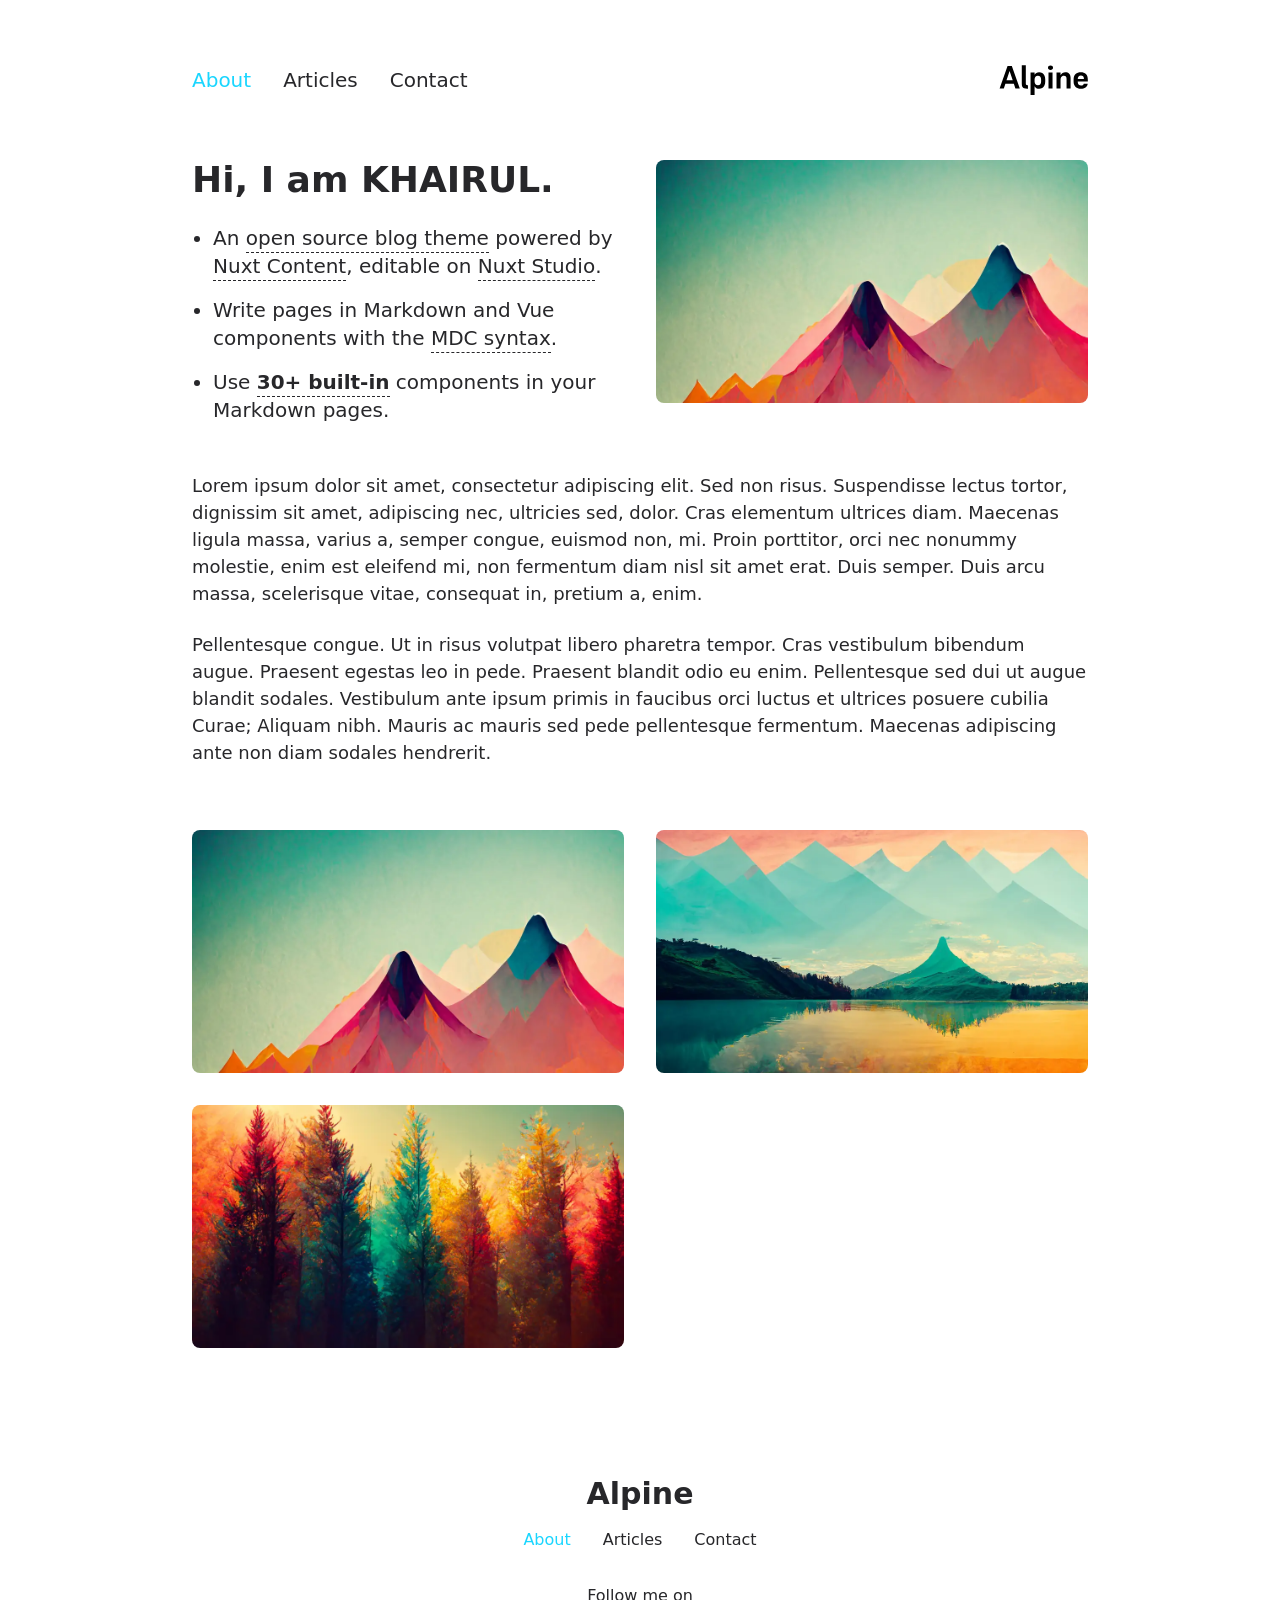
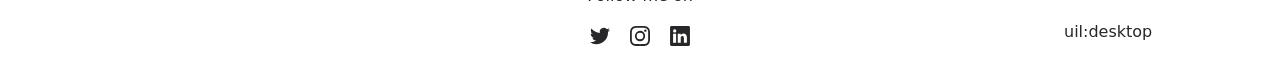
==== commit 691b1e74: "Deploying to gh-pages from @ arafatkhairul/nuxt-alpine@f3686f82b813cc7a7111bbac803f8dcf24b51a39 🚀" ====
--- a/index.html
+++ b/index.html
@@ -52,8 +52,8 @@
 <link rel="prefetch" as="script" crossorigin href="/_nuxt/error-404.c3137631.js">
 <link rel="prefetch" as="style" href="/_nuxt/error-500.1db01289.css">
 <link rel="prefetch" as="script" crossorigin href="/_nuxt/error-500.bb691c8b.js">
-<script type="module" src="/_nuxt/entry.dc5d3f81.js" crossorigin></script><style id="pinceau-runtime-hydratable">@media{.phy[--]{--puid:9YHMR2-v;}.pv-zOZzcy{max-width:var(--elements-container-maxWidth);padding-left:var(--elements-container-padding-mobile);padding-right:var(--elements-container-padding-mobile);}@media (min-width: 475px){.pv-zOZzcy{padding-left:var(--elements-container-padding-xs);padding-right:var(--elements-container-padding-xs);}}@media (min-width: 640px){.pv-zOZzcy{padding-left:var(--elements-container-padding-sm);padding-right:var(--elements-container-padding-sm);}}@media (min-width: 768px){.pv-zOZzcy{padding-left:var(--elements-container-padding-md);padding-right:var(--elements-container-padding-md);}}} @media{.phy[--]{--puid:oazVB6-c;}.pc-oazVB6[data-v-52f11c36]{---6-li-cols:2;}} </style><style id="pinceau-theme">@media { :root {--pinceau-mq: initial; --alpine-readableLine: 68ch;--alpine-backdrop-backgroundColor: #f4f4f5b3;--prose-code-inline-padding: 0.2rem 0.375rem 0.2rem 0.375rem;--prose-code-block-backdropFilter: contrast(1);--prose-code-block-border-style: solid;--prose-code-block-border-width: 1px;--prose-tbody-tr-borderBottom-style: dashed;--prose-tbody-tr-borderBottom-width: 1px;--prose-th-textAlign: inherit;--prose-thead-borderBottom-style: solid;--prose-thead-borderBottom-width: 1px;--prose-thead-border-style: solid;--prose-thead-border-width: 0px;--prose-table-textAlign: start;--prose-hr-width: 1px;--prose-hr-style: solid;--prose-li-listStylePosition: outside;--prose-ol-li-markerColor: currentColor;--prose-ol-paddingInlineStart: 21px;--prose-ol-listStyleType: decimal;--prose-ul-li-markerColor: currentColor;--prose-ul-paddingInlineStart: 21px;--prose-ul-listStyleType: disc;--prose-blockquote-border-style: solid;--prose-blockquote-border-width: 4px;--prose-blockquote-quotes: '201C' '201D' '2018' '2019';--prose-blockquote-paddingInlineStart: 24px;--prose-a-code-color-hover: currentColor;--prose-a-code-color-static: currentColor;--prose-a-hasCode-borderBottom: none;--prose-a-border-distance: 2px;--prose-a-border-color-hover: currentColor;--prose-a-border-color-static: currentColor;--prose-a-border-style-hover: solid;--prose-a-border-style-static: dashed;--prose-a-border-width: 1px;--prose-a-color-static: inherit;--prose-a-textDecoration: none;--prose-h6-margin: 3rem 0 2rem;--prose-h5-margin: 3rem 0 2rem;--prose-h4-margin: 3rem 0 2rem;--prose-h3-margin: 3rem 0 2rem;--prose-h2-margin: 3rem 0 2rem;--prose-h1-margin: 0 0 2rem;--prose-p-fontSize: 18px;--typography-lead-loose: 2;--typography-lead-relaxed: 1.625;--typography-lead-normal: 1.5;--typography-lead-snug: 1.375;--typography-lead-tight: 1.25;--typography-lead-none: 1;--typography-lead-10: 2.5rem;--typography-lead-9: 2.25rem;--typography-lead-8: 2rem;--typography-lead-7: 1.75rem;--typography-lead-6: 1.5rem;--typography-lead-5: 1.25rem;--typography-lead-4: 1rem;--typography-lead-3: .75rem;--typography-lead-2: .5rem;--typography-lead-1: .025rem;--typography-fontWeight-black: 900;--typography-fontWeight-extrabold: 800;--typography-fontWeight-bold: 700;--typography-fontWeight-semibold: 600;--typography-fontWeight-medium: 500;--typography-fontWeight-normal: 400;--typography-fontWeight-light: 300;--typography-fontWeight-extralight: 200;--typography-fontWeight-thin: 100;--typography-fontSize-9xl: 128px;--typography-fontSize-8xl: 96px;--typography-fontSize-7xl: 72px;--typography-fontSize-6xl: 60px;--typography-fontSize-5xl: 48px;--typography-fontSize-4xl: 36px;--typography-fontSize-3xl: 30px;--typography-fontSize-2xl: 24px;--typography-fontSize-xl: 20px;--typography-fontSize-lg: 18px;--typography-fontSize-base: 16px;--typography-fontSize-sm: 14px;--typography-fontSize-xs: 12px;--typography-letterSpacing-wide: 0.025em;--typography-letterSpacing-tight: -0.025em;--typography-verticalMargin-base: 24px;--typography-verticalMargin-sm: 16px;--elements-border-secondary-hover: [object Object];--elements-backdrop-background: #fffc;--elements-backdrop-filter: saturate(200%) blur(20px);--elements-container-maxWidth: 64rem;--lead-loose: 2;--lead-relaxed: 1.625;--lead-normal: 1.5;--lead-snug: 1.375;--lead-tight: 1.25;--lead-none: 1;--lead-10: 2.5rem;--lead-9: 2.25rem;--lead-8: 2rem;--lead-7: 1.75rem;--lead-6: 1.5rem;--lead-5: 1.25rem;--lead-4: 1rem;--lead-3: .75rem;--lead-2: .5rem;--lead-1: .025rem;--letterSpacing-widest: 0.1em;--letterSpacing-wider: 0.05em;--letterSpacing-wide: 0.025em;--letterSpacing-normal: 0em;--letterSpacing-tight: -0.025em;--letterSpacing-tighter: -0.05em;--fontSize-9xl: 8rem;--fontSize-8xl: 6rem;--fontSize-7xl: 4.5rem;--fontSize-6xl: 3.75rem;--fontSize-5xl: 3rem;--fontSize-4xl: 2.25rem;--fontSize-3xl: 1.875rem;--fontSize-2xl: 1.5rem;--fontSize-xl: 1.25rem;--fontSize-lg: 1.125rem;--fontSize-base: 1rem;--fontSize-sm: 0.875rem;--fontSize-xs: 0.75rem;--fontWeight-black: 900;--fontWeight-extrabold: 800;--fontWeight-bold: 700;--fontWeight-semibold: 600;--fontWeight-medium: 500;--fontWeight-normal: 400;--fontWeight-light: 300;--fontWeight-extralight: 200;--fontWeight-thin: 100;--font-mono: ui-monospace, SFMono-Regular, Menlo, Monaco, Consolas, Liberation Mono, Courier New, monospace;--font-serif: ui-serif, Georgia, Cambria, Times New Roman, Times, serif;--font-sans: ui-sans-serif, system-ui, -apple-system, BlinkMacSystemFont, Segoe UI, Roboto, Helvetica Neue, Arial, Noto Sans, sans-serif, Apple Color Emoji, Segoe UI Emoji, Segoe UI Symbol, Noto Color Emoji;--opacity-total: 1;--opacity-high: 0.8;--opacity-medium: 0.5;--opacity-soft: 0.3;--opacity-light: 0.15;--opacity-bright: 0.1;--opacity-noOpacity: 0;--borderWidth-lg: 3px;--borderWidth-md: 2px;--borderWidth-sm: 1px;--borderWidth-noBorder: 0;--space-rem-875: 0.875rem;--space-rem-625: 0.625rem;--space-rem-375: 0.375rem;--space-rem-125: 0.125rem;--space-px: 1px;--space-128: 32rem;--space-96: 24rem;--space-80: 20rem;--space-72: 18rem;--space-64: 16rem;--space-60: 15rem;--space-56: 14rem;--space-52: 13rem;--space-48: 12rem;--space-44: 11rem;--space-40: 10rem;--space-36: 9rem;--space-32: 8rem;--space-28: 7rem;--space-24: 6rem;--space-20: 5rem;--space-16: 4rem;--space-14: 3.5rem;--space-12: 3rem;--space-11: 2.75rem;--space-10: 2.5rem;--space-9: 2.25rem;--space-8: 2rem;--space-7: 1.75rem;--space-6: 1.5rem;--space-5: 1.25rem;--space-4: 1rem;--space-3: 0.75rem;--space-2: 0.5rem;--space-1: 0.25rem;--space-0: 0px;--size-full: 100%;--size-7xl: 80rem;--size-6xl: 72rem;--size-5xl: 64rem;--size-4xl: 56rem;--size-3xl: 48rem;--size-2xl: 42rem;--size-xl: 36rem;--size-lg: 32rem;--size-md: 28rem;--size-sm: 24rem;--size-xs: 20rem;--size-200: 200px;--size-104: 104px;--size-80: 80px;--size-64: 64px;--size-56: 56px;--size-48: 48px;--size-40: 40px;--size-32: 32px;--size-24: 24px;--size-20: 20px;--size-16: 16px;--size-12: 12px;--size-8: 8px;--size-6: 6px;--size-4: 4px;--size-2: 2px;--size-0: 0px;--radii-full: 9999px;--radii-3xl: 1.75rem;--radii-2xl: 1.5rem;--radii-xl: 1rem;--radii-lg: 0.75rem;--radii-md: 0.5rem;--radii-sm: 0.375rem;--radii-xs: 0.25rem;--radii-2xs: 0.125rem;--radii-none: 0px;--shadow-none: 0px 0px 0px 0px transparent;--shadow-lg: 0px 10px 15px -3px #000000, 0px 4px 6px -4px #000000;--shadow-md: 0px 4px 6px -1px #000000, 0px 2px 4px -2px #000000;--shadow-sm: 0px 1px 3px 0px #000000, 0px 1px 2px -1px #000000;--shadow-xs: 0px 1px 2px 0px #000000;--height-screen: 100vh;--width-screen: 100vw;--color-primary-900: #002e38;--color-primary-800: #005c70;--color-primary-700: #008aa9;--color-primary-600: #00b9e1;--color-primary-500: #1ad6ff;--color-primary-400: #40ddff;--color-primary-300: #66e4ff;--color-primary-200: #8deaff;--color-primary-100: #b3f1ff;--color-primary-50: #d9f8ff;--color-ruby-900: #380011;--color-ruby-800: #700021;--color-ruby-700: #a90032;--color-ruby-600: #e10043;--color-ruby-500: #ff1a5e;--color-ruby-400: #ff4079;--color-ruby-300: #ff6694;--color-ruby-200: #ff8dae;--color-ruby-100: #ffb3c9;--color-ruby-50: #ffd9e4;--color-pink-900: #380025;--color-pink-800: #70004b;--color-pink-700: #a90070;--color-pink-600: #e10095;--color-pink-500: #ff1ab2;--color-pink-400: #ff40bf;--color-pink-300: #ff66cc;--color-pink-200: #ff8dd8;--color-pink-100: #ffb3e5;--color-pink-50: #ffd9f2;--color-purple-900: #190038;--color-purple-800: #330070;--color-purple-700: #4c00a9;--color-purple-600: #6500e1;--color-purple-500: #811aff;--color-purple-400: #9640ff;--color-purple-300: #ab66ff;--color-purple-200: #c08dff;--color-purple-100: #d5b3ff;--color-purple-50: #ead9ff;--color-royalblue-900: #0b0531;--color-royalblue-800: #160a62;--color-royalblue-700: #211093;--color-royalblue-600: #2c15c4;--color-royalblue-500: #4127e8;--color-royalblue-400: #614bec;--color-royalblue-300: #806ff0;--color-royalblue-200: #a093f3;--color-royalblue-100: #c0b7f7;--color-royalblue-50: #dfdbfb;--color-indigoblue-900: #001238;--color-indigoblue-800: #002370;--color-indigoblue-700: #0035a9;--color-indigoblue-600: #0047e1;--color-indigoblue-500: #1a62ff;--color-indigoblue-400: #407cff;--color-indigoblue-300: #6696ff;--color-indigoblue-200: #8db0ff;--color-indigoblue-100: #b3cbff;--color-indigoblue-50: #d9e5ff;--color-blue-900: #002438;--color-blue-800: #004870;--color-blue-700: #006ca9;--color-blue-600: #0090e1;--color-blue-500: #1aadff;--color-blue-400: #40bbff;--color-blue-300: #66c8ff;--color-blue-200: #8dd6ff;--color-blue-100: #b3e4ff;--color-blue-50: #d9f1ff;--color-lightblue-900: #002e38;--color-lightblue-800: #005c70;--color-lightblue-700: #008aa9;--color-lightblue-600: #00b9e1;--color-lightblue-500: #1ad6ff;--color-lightblue-400: #40ddff;--color-lightblue-300: #66e4ff;--color-lightblue-200: #8deaff;--color-lightblue-100: #b3f1ff;--color-lightblue-50: #d9f8ff;--color-teal-900: #062a28;--color-teal-800: #0b544f;--color-teal-700: #117d77;--color-teal-600: #16a79e;--color-teal-500: #1cd1c6;--color-teal-400: #36e4da;--color-teal-300: #5fe9e1;--color-teal-200: #87efe9;--color-teal-100: #aff4f0;--color-teal-50: #d7faf8;--color-pear-900: #2a2b09;--color-pear-800: #545512;--color-pear-700: #7e801b;--color-pear-600: #a8aa24;--color-pear-500: #d0d32f;--color-pear-400: #d8da52;--color-pear-300: #e0e274;--color-pear-200: #e8e997;--color-pear-100: #eff0ba;--color-pear-50: #f7f8dc;--color-red-900: #380300;--color-red-800: #700700;--color-red-700: #a90a00;--color-red-600: #e10e00;--color-red-500: #ff281a;--color-red-400: #ff4c40;--color-red-300: #ff7066;--color-red-200: #ff948d;--color-red-100: #ffb7b3;--color-red-50: #ffdbd9;--color-orange-900: #381800;--color-orange-800: #702f00;--color-orange-700: #a94700;--color-orange-600: #e15e00;--color-orange-500: #ff7a1a;--color-orange-400: #ff9040;--color-orange-300: #ffa666;--color-orange-200: #ffbd8d;--color-orange-100: #ffd3b3;--color-orange-50: #ffe9d9;--color-yellow-900: #362b03;--color-yellow-800: #6d5605;--color-yellow-700: #a38108;--color-yellow-600: #daac0a;--color-yellow-500: #f5c828;--color-yellow-400: #f7d14c;--color-yellow-300: #f8da70;--color-yellow-200: #fae393;--color-yellow-100: #fcedb7;--color-yellow-50: #fdf6db;--color-green-900: #003f25;--color-green-800: #005e38;--color-green-700: #007e4a;--color-green-600: #009d5d;--color-green-500: #00bd6f;--color-green-400: #00dc82;--color-green-300: #30ffaa;--color-green-200: #83ffcc;--color-green-100: #acffdd;--color-green-50: #d6ffee;--color-gray-900: #18181B;--color-gray-800: #27272A;--color-gray-700: #3f3f46;--color-gray-600: #52525B;--color-gray-500: #71717A;--color-gray-400: #a1a1aa;--color-gray-300: #D4d4d8;--color-gray-200: #e4e4e7;--color-gray-100: #f4f4f5;--color-gray-50: #fafafa;--color-black: #0c0c0d;--color-white: #FFFFFF;--media-portrait: only screen and (orientation: portrait);--media-landscape: only screen and (orientation: landscape);--media-rm: (prefers-reduced-motion: reduce);--media-2xl: (min-width: 1536px);--media-xl: (min-width: 1280px);--media-lg: (min-width: 1024px);--media-md: (min-width: 768px);--media-sm: (min-width: 640px);--media-xs: (min-width: 475px);--alpine-body-color: var(--color-gray-800);--alpine-body-backgroundColor: var(--color-white);--prose-code-inline-fontWeight: var(--typography-fontWeight-normal);--prose-code-inline-fontSize: var(--typography-fontSize-sm);--prose-code-inline-borderRadius: var(--radii-xs);--prose-code-block-pre-padding: var(--typography-verticalMargin-sm);--prose-code-block-margin: var(--typography-verticalMargin-base) 0;--prose-code-block-fontSize: var(--typography-fontSize-sm);--prose-tbody-code-inline-fontSize: var(--typography-fontSize-sm);--prose-tbody-td-padding: var(--typography-verticalMargin-sm);--prose-th-fontWeight: var(--typography-fontWeight-semibold);--prose-th-padding: 0 var(--typography-verticalMargin-sm) var(--typography-verticalMargin-sm) var(--typography-verticalMargin-sm);--prose-table-lineHeight: var(--typography-lead-6);--prose-table-fontSize: var(--typography-fontSize-sm);--prose-table-margin: var(--typography-verticalMargin-base) 0;--prose-hr-margin: var(--typography-verticalMargin-base) 0;--prose-li-margin: var(--typography-verticalMargin-sm) 0;--prose-ol-margin: var(--typography-verticalMargin-base) 0;--prose-ul-margin: var(--typography-verticalMargin-base) 0;--prose-blockquote-margin: var(--typography-verticalMargin-base) 0;--prose-a-code-border-style: var(--prose-a-border-style-static);--prose-a-code-border-width: var(--prose-a-border-width);--prose-a-fontWeight: var(--typography-fontWeight-medium);--prose-img-margin: var(--typography-verticalMargin-base) 0;--prose-strong-fontWeight: var(--typography-fontWeight-semibold);--prose-h6-iconSize: var(--typography-fontSize-base);--prose-h6-fontWeight: var(--typography-fontWeight-semibold);--prose-h6-lineHeight: var(--typography-lead-normal);--prose-h6-fontSize: var(--typography-fontSize-lg);--prose-h5-iconSize: var(--typography-fontSize-lg);--prose-h5-fontWeight: var(--typography-fontWeight-semibold);--prose-h5-lineHeight: var(--typography-lead-snug);--prose-h5-fontSize: var(--typography-fontSize-xl);--prose-h4-iconSize: var(--typography-fontSize-lg);--prose-h4-letterSpacing: var(--typography-letterSpacing-tight);--prose-h4-fontWeight: var(--typography-fontWeight-semibold);--prose-h4-lineHeight: var(--typography-lead-snug);--prose-h4-fontSize: var(--typography-fontSize-2xl);--prose-h3-iconSize: var(--typography-fontSize-xl);--prose-h3-letterSpacing: var(--typography-letterSpacing-tight);--prose-h3-fontWeight: var(--typography-fontWeight-semibold);--prose-h3-lineHeight: var(--typography-lead-snug);--prose-h3-fontSize: var(--typography-fontSize-3xl);--prose-h2-iconSize: var(--typography-fontSize-2xl);--prose-h2-letterSpacing: var(--typography-letterSpacing-tight);--prose-h2-fontWeight: var(--typography-fontWeight-semibold);--prose-h2-lineHeight: var(--typography-lead-tight);--prose-h2-fontSize: var(--typography-fontSize-4xl);--prose-h1-iconSize: var(--typography-fontSize-3xl);--prose-h1-letterSpacing: var(--typography-letterSpacing-tight);--prose-h1-fontWeight: var(--typography-fontWeight-bold);--prose-h1-lineHeight: var(--typography-lead-tight);--prose-h1-fontSize: var(--typography-fontSize-5xl);--prose-p-br-margin: var(--typography-verticalMargin-base) 0 0 0;--prose-p-margin: var(--typography-verticalMargin-base) 0;--prose-p-lineHeight: var(--typography-lead-normal);--typography-color-primary-900: var(--color-primary-900);--typography-color-primary-800: var(--color-primary-800);--typography-color-primary-700: var(--color-primary-700);--typography-color-primary-600: var(--color-primary-600);--typography-color-primary-500: var(--color-primary-500);--typography-color-primary-400: var(--color-primary-400);--typography-color-primary-300: var(--color-primary-300);--typography-color-primary-200: var(--color-primary-200);--typography-color-primary-100: var(--color-primary-100);--typography-color-primary-50: var(--color-primary-50);--typography-font-code: var(--font-mono);--typography-font-body: var(--font-sans);--typography-font-display: var(--font-sans);--typography-body-backgroundColor: var(--color-white);--typography-body-color: var(--color-black);--elements-state-danger-borderColor-secondary: var(--color-red-200);--elements-state-danger-borderColor-primary: var(--color-red-100);--elements-state-danger-backgroundColor-secondary: var(--color-red-100);--elements-state-danger-backgroundColor-primary: var(--color-red-50);--elements-state-danger-color-secondary: var(--color-red-600);--elements-state-danger-color-primary: var(--color-red-500);--elements-state-warning-borderColor-secondary: var(--color-yellow-200);--elements-state-warning-borderColor-primary: var(--color-yellow-100);--elements-state-warning-backgroundColor-secondary: var(--color-yellow-100);--elements-state-warning-backgroundColor-primary: var(--color-yellow-50);--elements-state-warning-color-secondary: var(--color-yellow-700);--elements-state-warning-color-primary: var(--color-yellow-600);--elements-state-success-borderColor-secondary: var(--color-green-200);--elements-state-success-borderColor-primary: var(--color-green-100);--elements-state-success-backgroundColor-secondary: var(--color-green-100);--elements-state-success-backgroundColor-primary: var(--color-green-50);--elements-state-success-color-secondary: var(--color-green-600);--elements-state-success-color-primary: var(--color-green-500);--elements-state-info-borderColor-secondary: var(--color-blue-200);--elements-state-info-borderColor-primary: var(--color-blue-100);--elements-state-info-backgroundColor-secondary: var(--color-blue-100);--elements-state-info-backgroundColor-primary: var(--color-blue-50);--elements-state-info-color-secondary: var(--color-blue-600);--elements-state-info-color-primary: var(--color-blue-500);--elements-state-primary-borderColor-secondary: var(--color-primary-200);--elements-state-primary-borderColor-primary: var(--color-primary-100);--elements-state-primary-backgroundColor-secondary: var(--color-primary-100);--elements-state-primary-backgroundColor-primary: var(--color-primary-50);--elements-state-primary-color-secondary: var(--color-primary-700);--elements-state-primary-color-primary: var(--color-primary-600);--elements-surface-secondary-backgroundColor: var(--color-gray-200);--elements-surface-primary-backgroundColor: var(--color-gray-100);--elements-surface-background-base: var(--color-gray-100);--elements-border-secondary-static: var(--color-gray-200);--elements-border-primary-hover: var(--color-gray-200);--elements-border-primary-static: var(--color-gray-100);--elements-container-padding-md: var(--space-16);--elements-container-padding-sm: var(--space-12);--elements-container-padding-xs: var(--space-8);--elements-container-padding-mobile: var(--space-6);--elements-text-secondary-color-hover: var(--color-gray-700);--elements-text-secondary-color-static: var(--color-gray-500);--elements-text-primary-color-static: var(--color-gray-900);--text-6xl-lineHeight: var(--lead-none);--text-6xl-fontSize: var(--fontSize-6xl);--text-5xl-lineHeight: var(--lead-none);--text-5xl-fontSize: var(--fontSize-5xl);--text-4xl-lineHeight: var(--lead-10);--text-4xl-fontSize: var(--fontSize-4xl);--text-3xl-lineHeight: var(--lead-9);--text-3xl-fontSize: var(--fontSize-3xl);--text-2xl-lineHeight: var(--lead-8);--text-2xl-fontSize: var(--fontSize-2xl);--text-xl-lineHeight: var(--lead-7);--text-xl-fontSize: var(--fontSize-xl);--text-lg-lineHeight: var(--lead-7);--text-lg-fontSize: var(--fontSize-lg);--text-base-lineHeight: var(--lead-6);--text-base-fontSize: var(--fontSize-base);--text-sm-lineHeight: var(--lead-5);--text-sm-fontSize: var(--fontSize-sm);--text-xs-lineHeight: var(--lead-4);--text-xs-fontSize: var(--fontSize-xs);--shadow-2xl: 0px 25px 50px -12px var(--color-gray-900);--shadow-xl: 0px 20px 25px -5px var(--color-gray-400), 0px 8px 10px -6px #000000;--color-secondary-900: var(--color-gray-900);--color-secondary-800: var(--color-gray-800);--color-secondary-700: var(--color-gray-700);--color-secondary-600: var(--color-gray-600);--color-secondary-500: var(--color-gray-500);--color-secondary-400: var(--color-gray-400);--color-secondary-300: var(--color-gray-300);--color-secondary-200: var(--color-gray-200);--color-secondary-100: var(--color-gray-100);--color-secondary-50: var(--color-gray-50);--prose-a-code-background-hover: var(--typography-color-primary-50);--prose-a-code-border-color-hover: var(--typography-color-primary-500);--prose-a-color-hover: var(--typography-color-primary-500);--typography-color-secondary-900: var(--color-secondary-900);--typography-color-secondary-800: var(--color-secondary-800);--typography-color-secondary-700: var(--color-secondary-700);--typography-color-secondary-600: var(--color-secondary-600);--typography-color-secondary-500: var(--color-secondary-500);--typography-color-secondary-400: var(--color-secondary-400);--typography-color-secondary-300: var(--color-secondary-300);--typography-color-secondary-200: var(--color-secondary-200);--typography-color-secondary-100: var(--color-secondary-100);--typography-color-secondary-50: var(--color-secondary-50);--prose-code-inline-backgroundColor: var(--typography-color-secondary-100);--prose-code-inline-color: var(--typography-color-secondary-700);--prose-code-block-backgroundColor: var(--typography-color-secondary-100);--prose-code-block-color: var(--typography-color-secondary-700);--prose-code-block-border-color: var(--typography-color-secondary-200);--prose-tbody-tr-borderBottom-color: var(--typography-color-secondary-200);--prose-th-color: var(--typography-color-secondary-600);--prose-thead-borderBottom-color: var(--typography-color-secondary-200);--prose-thead-border-color: var(--typography-color-secondary-300);--prose-hr-color: var(--typography-color-secondary-200);--prose-blockquote-border-color: var(--typography-color-secondary-200);--prose-blockquote-color: var(--typography-color-secondary-500);--prose-a-code-border-color-static: var(--typography-color-secondary-400); } }@media { :root.dark {--pinceau-mq: dark; --alpine-backdrop-backgroundColor: #18181bb3;--prose-code-block-backdropFilter: contrast(1);--prose-ol-li-markerColor: currentColor;--prose-ul-li-markerColor: currentColor;--prose-a-code-color-hover: currentColor;--prose-a-code-color-static: currentColor;--prose-a-border-color-hover: currentColor;--prose-a-border-color-static: currentColor;--prose-a-color-static: inherit;--elements-backdrop-background: #0c0d0ccc;--alpine-body-color: var(--color-gray-200);--alpine-body-backgroundColor: var(--color-black);--typography-body-backgroundColor: var(--color-black);--typography-body-color: var(--color-white);--elements-state-danger-borderColor-secondary: var(--color-red-700);--elements-state-danger-borderColor-primary: var(--color-red-800);--elements-state-danger-backgroundColor-secondary: var(--color-red-800);--elements-state-danger-backgroundColor-primary: var(--color-red-900);--elements-state-danger-color-secondary: var(--color-red-200);--elements-state-danger-color-primary: var(--color-red-300);--elements-state-warning-borderColor-secondary: var(--color-yellow-700);--elements-state-warning-borderColor-primary: var(--color-yellow-800);--elements-state-warning-backgroundColor-secondary: var(--color-yellow-800);--elements-state-warning-backgroundColor-primary: var(--color-yellow-900);--elements-state-warning-color-secondary: var(--color-yellow-200);--elements-state-warning-color-primary: var(--color-yellow-400);--elements-state-success-borderColor-secondary: var(--color-green-700);--elements-state-success-borderColor-primary: var(--color-green-800);--elements-state-success-backgroundColor-secondary: var(--color-green-800);--elements-state-success-backgroundColor-primary: var(--color-green-900);--elements-state-success-color-secondary: var(--color-green-200);--elements-state-success-color-primary: var(--color-green-400);--elements-state-info-borderColor-secondary: var(--color-blue-700);--elements-state-info-borderColor-primary: var(--color-blue-800);--elements-state-info-backgroundColor-secondary: var(--color-blue-800);--elements-state-info-backgroundColor-primary: var(--color-blue-900);--elements-state-info-color-secondary: var(--color-blue-200);--elements-state-info-color-primary: var(--color-blue-400);--elements-state-primary-borderColor-secondary: var(--color-primary-700);--elements-state-primary-borderColor-primary: var(--color-primary-800);--elements-state-primary-backgroundColor-secondary: var(--color-primary-800);--elements-state-primary-backgroundColor-primary: var(--color-primary-900);--elements-state-primary-color-secondary: var(--color-primary-200);--elements-state-primary-color-primary: var(--color-primary-400);--elements-surface-secondary-backgroundColor: var(--color-gray-800);--elements-surface-primary-backgroundColor: var(--color-gray-900);--elements-surface-background-base: var(--color-gray-900);--elements-border-secondary-static: var(--color-gray-800);--elements-border-primary-hover: var(--color-gray-800);--elements-border-primary-static: var(--color-gray-900);--elements-text-secondary-color-hover: var(--color-gray-200);--elements-text-secondary-color-static: var(--color-gray-400);--elements-text-primary-color-static: var(--color-gray-50);--prose-a-code-background-hover: var(--typography-color-primary-900);--prose-a-code-border-color-hover: var(--typography-color-primary-600);--prose-a-color-hover: var(--typography-color-primary-400);--prose-code-inline-backgroundColor: var(--typography-color-secondary-800);--prose-code-inline-color: var(--typography-color-secondary-200);--prose-code-block-backgroundColor: var(--typography-color-secondary-900);--prose-code-block-color: var(--typography-color-secondary-200);--prose-code-block-border-color: var(--typography-color-secondary-800);--prose-tbody-tr-borderBottom-color: var(--typography-color-secondary-800);--prose-th-color: var(--typography-color-secondary-400);--prose-thead-borderBottom-color: var(--typography-color-secondary-800);--prose-thead-border-color: var(--typography-color-secondary-600);--prose-hr-color: var(--typography-color-secondary-800);--prose-blockquote-border-color: var(--typography-color-secondary-700);--prose-blockquote-color: var(--typography-color-secondary-400);--prose-a-code-border-color-static: var(--typography-color-secondary-600); } }</style><script>"use strict";(()=>{const a=window,e=document.documentElement,m=["dark","light"],c=window.localStorage.getItem("nuxt-color-mode")||"system";let n=c==="system"?f():c;const l=e.getAttribute("data-color-mode-forced");l&&(n=l),i(n),a["__NUXT_COLOR_MODE__"]={preference:c,value:n,getColorScheme:f,addColorScheme:i,removeColorScheme:d};function i(o){const t=""+o+"",s="";e.classList?e.classList.add(t):e.className+=" "+t,s&&e.setAttribute("data-"+s,o)}function d(o){const t=""+o+"",s="";e.classList?e.classList.remove(t):e.className=e.className.replace(new RegExp(t,"g"),""),s&&e.removeAttribute("data-"+s)}function r(o){return a.matchMedia("(prefers-color-scheme"+o+")")}function f(){if(a.matchMedia&&r("").media!=="not all"){for(const o of m)if(r(":"+o).matches)return o}return"light"}})();
+<script type="module" src="/_nuxt/entry.dc5d3f81.js" crossorigin></script><style id="pinceau-runtime-hydratable">@media{.phy[--]{--puid:QrFf8X-v;}.pv-yw3kWW{max-width:var(--elements-container-maxWidth);padding-left:var(--elements-container-padding-mobile);padding-right:var(--elements-container-padding-mobile);}@media (min-width: 475px){.pv-yw3kWW{padding-left:var(--elements-container-padding-xs);padding-right:var(--elements-container-padding-xs);}}@media (min-width: 640px){.pv-yw3kWW{padding-left:var(--elements-container-padding-sm);padding-right:var(--elements-container-padding-sm);}}@media (min-width: 768px){.pv-yw3kWW{padding-left:var(--elements-container-padding-md);padding-right:var(--elements-container-padding-md);}}} @media{.phy[--]{--puid:BYDlCc-c;}.pc-BYDlCc[data-v-52f11c36]{---6-li-cols:2;}} </style><style id="pinceau-theme">@media { :root {--pinceau-mq: initial; --alpine-readableLine: 68ch;--alpine-backdrop-backgroundColor: #f4f4f5b3;--prose-code-inline-padding: 0.2rem 0.375rem 0.2rem 0.375rem;--prose-code-block-backdropFilter: contrast(1);--prose-code-block-border-style: solid;--prose-code-block-border-width: 1px;--prose-tbody-tr-borderBottom-style: dashed;--prose-tbody-tr-borderBottom-width: 1px;--prose-th-textAlign: inherit;--prose-thead-borderBottom-style: solid;--prose-thead-borderBottom-width: 1px;--prose-thead-border-style: solid;--prose-thead-border-width: 0px;--prose-table-textAlign: start;--prose-hr-width: 1px;--prose-hr-style: solid;--prose-li-listStylePosition: outside;--prose-ol-li-markerColor: currentColor;--prose-ol-paddingInlineStart: 21px;--prose-ol-listStyleType: decimal;--prose-ul-li-markerColor: currentColor;--prose-ul-paddingInlineStart: 21px;--prose-ul-listStyleType: disc;--prose-blockquote-border-style: solid;--prose-blockquote-border-width: 4px;--prose-blockquote-quotes: '201C' '201D' '2018' '2019';--prose-blockquote-paddingInlineStart: 24px;--prose-a-code-color-hover: currentColor;--prose-a-code-color-static: currentColor;--prose-a-hasCode-borderBottom: none;--prose-a-border-distance: 2px;--prose-a-border-color-hover: currentColor;--prose-a-border-color-static: currentColor;--prose-a-border-style-hover: solid;--prose-a-border-style-static: dashed;--prose-a-border-width: 1px;--prose-a-color-static: inherit;--prose-a-textDecoration: none;--prose-h6-margin: 3rem 0 2rem;--prose-h5-margin: 3rem 0 2rem;--prose-h4-margin: 3rem 0 2rem;--prose-h3-margin: 3rem 0 2rem;--prose-h2-margin: 3rem 0 2rem;--prose-h1-margin: 0 0 2rem;--prose-p-fontSize: 18px;--typography-lead-loose: 2;--typography-lead-relaxed: 1.625;--typography-lead-normal: 1.5;--typography-lead-snug: 1.375;--typography-lead-tight: 1.25;--typography-lead-none: 1;--typography-lead-10: 2.5rem;--typography-lead-9: 2.25rem;--typography-lead-8: 2rem;--typography-lead-7: 1.75rem;--typography-lead-6: 1.5rem;--typography-lead-5: 1.25rem;--typography-lead-4: 1rem;--typography-lead-3: .75rem;--typography-lead-2: .5rem;--typography-lead-1: .025rem;--typography-fontWeight-black: 900;--typography-fontWeight-extrabold: 800;--typography-fontWeight-bold: 700;--typography-fontWeight-semibold: 600;--typography-fontWeight-medium: 500;--typography-fontWeight-normal: 400;--typography-fontWeight-light: 300;--typography-fontWeight-extralight: 200;--typography-fontWeight-thin: 100;--typography-fontSize-9xl: 128px;--typography-fontSize-8xl: 96px;--typography-fontSize-7xl: 72px;--typography-fontSize-6xl: 60px;--typography-fontSize-5xl: 48px;--typography-fontSize-4xl: 36px;--typography-fontSize-3xl: 30px;--typography-fontSize-2xl: 24px;--typography-fontSize-xl: 20px;--typography-fontSize-lg: 18px;--typography-fontSize-base: 16px;--typography-fontSize-sm: 14px;--typography-fontSize-xs: 12px;--typography-letterSpacing-wide: 0.025em;--typography-letterSpacing-tight: -0.025em;--typography-verticalMargin-base: 24px;--typography-verticalMargin-sm: 16px;--elements-border-secondary-hover: [object Object];--elements-backdrop-background: #fffc;--elements-backdrop-filter: saturate(200%) blur(20px);--elements-container-maxWidth: 64rem;--lead-loose: 2;--lead-relaxed: 1.625;--lead-normal: 1.5;--lead-snug: 1.375;--lead-tight: 1.25;--lead-none: 1;--lead-10: 2.5rem;--lead-9: 2.25rem;--lead-8: 2rem;--lead-7: 1.75rem;--lead-6: 1.5rem;--lead-5: 1.25rem;--lead-4: 1rem;--lead-3: .75rem;--lead-2: .5rem;--lead-1: .025rem;--letterSpacing-widest: 0.1em;--letterSpacing-wider: 0.05em;--letterSpacing-wide: 0.025em;--letterSpacing-normal: 0em;--letterSpacing-tight: -0.025em;--letterSpacing-tighter: -0.05em;--fontSize-9xl: 8rem;--fontSize-8xl: 6rem;--fontSize-7xl: 4.5rem;--fontSize-6xl: 3.75rem;--fontSize-5xl: 3rem;--fontSize-4xl: 2.25rem;--fontSize-3xl: 1.875rem;--fontSize-2xl: 1.5rem;--fontSize-xl: 1.25rem;--fontSize-lg: 1.125rem;--fontSize-base: 1rem;--fontSize-sm: 0.875rem;--fontSize-xs: 0.75rem;--fontWeight-black: 900;--fontWeight-extrabold: 800;--fontWeight-bold: 700;--fontWeight-semibold: 600;--fontWeight-medium: 500;--fontWeight-normal: 400;--fontWeight-light: 300;--fontWeight-extralight: 200;--fontWeight-thin: 100;--font-mono: ui-monospace, SFMono-Regular, Menlo, Monaco, Consolas, Liberation Mono, Courier New, monospace;--font-serif: ui-serif, Georgia, Cambria, Times New Roman, Times, serif;--font-sans: ui-sans-serif, system-ui, -apple-system, BlinkMacSystemFont, Segoe UI, Roboto, Helvetica Neue, Arial, Noto Sans, sans-serif, Apple Color Emoji, Segoe UI Emoji, Segoe UI Symbol, Noto Color Emoji;--opacity-total: 1;--opacity-high: 0.8;--opacity-medium: 0.5;--opacity-soft: 0.3;--opacity-light: 0.15;--opacity-bright: 0.1;--opacity-noOpacity: 0;--borderWidth-lg: 3px;--borderWidth-md: 2px;--borderWidth-sm: 1px;--borderWidth-noBorder: 0;--space-rem-875: 0.875rem;--space-rem-625: 0.625rem;--space-rem-375: 0.375rem;--space-rem-125: 0.125rem;--space-px: 1px;--space-128: 32rem;--space-96: 24rem;--space-80: 20rem;--space-72: 18rem;--space-64: 16rem;--space-60: 15rem;--space-56: 14rem;--space-52: 13rem;--space-48: 12rem;--space-44: 11rem;--space-40: 10rem;--space-36: 9rem;--space-32: 8rem;--space-28: 7rem;--space-24: 6rem;--space-20: 5rem;--space-16: 4rem;--space-14: 3.5rem;--space-12: 3rem;--space-11: 2.75rem;--space-10: 2.5rem;--space-9: 2.25rem;--space-8: 2rem;--space-7: 1.75rem;--space-6: 1.5rem;--space-5: 1.25rem;--space-4: 1rem;--space-3: 0.75rem;--space-2: 0.5rem;--space-1: 0.25rem;--space-0: 0px;--size-full: 100%;--size-7xl: 80rem;--size-6xl: 72rem;--size-5xl: 64rem;--size-4xl: 56rem;--size-3xl: 48rem;--size-2xl: 42rem;--size-xl: 36rem;--size-lg: 32rem;--size-md: 28rem;--size-sm: 24rem;--size-xs: 20rem;--size-200: 200px;--size-104: 104px;--size-80: 80px;--size-64: 64px;--size-56: 56px;--size-48: 48px;--size-40: 40px;--size-32: 32px;--size-24: 24px;--size-20: 20px;--size-16: 16px;--size-12: 12px;--size-8: 8px;--size-6: 6px;--size-4: 4px;--size-2: 2px;--size-0: 0px;--radii-full: 9999px;--radii-3xl: 1.75rem;--radii-2xl: 1.5rem;--radii-xl: 1rem;--radii-lg: 0.75rem;--radii-md: 0.5rem;--radii-sm: 0.375rem;--radii-xs: 0.25rem;--radii-2xs: 0.125rem;--radii-none: 0px;--shadow-none: 0px 0px 0px 0px transparent;--shadow-lg: 0px 10px 15px -3px #000000, 0px 4px 6px -4px #000000;--shadow-md: 0px 4px 6px -1px #000000, 0px 2px 4px -2px #000000;--shadow-sm: 0px 1px 3px 0px #000000, 0px 1px 2px -1px #000000;--shadow-xs: 0px 1px 2px 0px #000000;--height-screen: 100vh;--width-screen: 100vw;--color-primary-900: #002e38;--color-primary-800: #005c70;--color-primary-700: #008aa9;--color-primary-600: #00b9e1;--color-primary-500: #1ad6ff;--color-primary-400: #40ddff;--color-primary-300: #66e4ff;--color-primary-200: #8deaff;--color-primary-100: #b3f1ff;--color-primary-50: #d9f8ff;--color-ruby-900: #380011;--color-ruby-800: #700021;--color-ruby-700: #a90032;--color-ruby-600: #e10043;--color-ruby-500: #ff1a5e;--color-ruby-400: #ff4079;--color-ruby-300: #ff6694;--color-ruby-200: #ff8dae;--color-ruby-100: #ffb3c9;--color-ruby-50: #ffd9e4;--color-pink-900: #380025;--color-pink-800: #70004b;--color-pink-700: #a90070;--color-pink-600: #e10095;--color-pink-500: #ff1ab2;--color-pink-400: #ff40bf;--color-pink-300: #ff66cc;--color-pink-200: #ff8dd8;--color-pink-100: #ffb3e5;--color-pink-50: #ffd9f2;--color-purple-900: #190038;--color-purple-800: #330070;--color-purple-700: #4c00a9;--color-purple-600: #6500e1;--color-purple-500: #811aff;--color-purple-400: #9640ff;--color-purple-300: #ab66ff;--color-purple-200: #c08dff;--color-purple-100: #d5b3ff;--color-purple-50: #ead9ff;--color-royalblue-900: #0b0531;--color-royalblue-800: #160a62;--color-royalblue-700: #211093;--color-royalblue-600: #2c15c4;--color-royalblue-500: #4127e8;--color-royalblue-400: #614bec;--color-royalblue-300: #806ff0;--color-royalblue-200: #a093f3;--color-royalblue-100: #c0b7f7;--color-royalblue-50: #dfdbfb;--color-indigoblue-900: #001238;--color-indigoblue-800: #002370;--color-indigoblue-700: #0035a9;--color-indigoblue-600: #0047e1;--color-indigoblue-500: #1a62ff;--color-indigoblue-400: #407cff;--color-indigoblue-300: #6696ff;--color-indigoblue-200: #8db0ff;--color-indigoblue-100: #b3cbff;--color-indigoblue-50: #d9e5ff;--color-blue-900: #002438;--color-blue-800: #004870;--color-blue-700: #006ca9;--color-blue-600: #0090e1;--color-blue-500: #1aadff;--color-blue-400: #40bbff;--color-blue-300: #66c8ff;--color-blue-200: #8dd6ff;--color-blue-100: #b3e4ff;--color-blue-50: #d9f1ff;--color-lightblue-900: #002e38;--color-lightblue-800: #005c70;--color-lightblue-700: #008aa9;--color-lightblue-600: #00b9e1;--color-lightblue-500: #1ad6ff;--color-lightblue-400: #40ddff;--color-lightblue-300: #66e4ff;--color-lightblue-200: #8deaff;--color-lightblue-100: #b3f1ff;--color-lightblue-50: #d9f8ff;--color-teal-900: #062a28;--color-teal-800: #0b544f;--color-teal-700: #117d77;--color-teal-600: #16a79e;--color-teal-500: #1cd1c6;--color-teal-400: #36e4da;--color-teal-300: #5fe9e1;--color-teal-200: #87efe9;--color-teal-100: #aff4f0;--color-teal-50: #d7faf8;--color-pear-900: #2a2b09;--color-pear-800: #545512;--color-pear-700: #7e801b;--color-pear-600: #a8aa24;--color-pear-500: #d0d32f;--color-pear-400: #d8da52;--color-pear-300: #e0e274;--color-pear-200: #e8e997;--color-pear-100: #eff0ba;--color-pear-50: #f7f8dc;--color-red-900: #380300;--color-red-800: #700700;--color-red-700: #a90a00;--color-red-600: #e10e00;--color-red-500: #ff281a;--color-red-400: #ff4c40;--color-red-300: #ff7066;--color-red-200: #ff948d;--color-red-100: #ffb7b3;--color-red-50: #ffdbd9;--color-orange-900: #381800;--color-orange-800: #702f00;--color-orange-700: #a94700;--color-orange-600: #e15e00;--color-orange-500: #ff7a1a;--color-orange-400: #ff9040;--color-orange-300: #ffa666;--color-orange-200: #ffbd8d;--color-orange-100: #ffd3b3;--color-orange-50: #ffe9d9;--color-yellow-900: #362b03;--color-yellow-800: #6d5605;--color-yellow-700: #a38108;--color-yellow-600: #daac0a;--color-yellow-500: #f5c828;--color-yellow-400: #f7d14c;--color-yellow-300: #f8da70;--color-yellow-200: #fae393;--color-yellow-100: #fcedb7;--color-yellow-50: #fdf6db;--color-green-900: #003f25;--color-green-800: #005e38;--color-green-700: #007e4a;--color-green-600: #009d5d;--color-green-500: #00bd6f;--color-green-400: #00dc82;--color-green-300: #30ffaa;--color-green-200: #83ffcc;--color-green-100: #acffdd;--color-green-50: #d6ffee;--color-gray-900: #18181B;--color-gray-800: #27272A;--color-gray-700: #3f3f46;--color-gray-600: #52525B;--color-gray-500: #71717A;--color-gray-400: #a1a1aa;--color-gray-300: #D4d4d8;--color-gray-200: #e4e4e7;--color-gray-100: #f4f4f5;--color-gray-50: #fafafa;--color-black: #0c0c0d;--color-white: #FFFFFF;--media-portrait: only screen and (orientation: portrait);--media-landscape: only screen and (orientation: landscape);--media-rm: (prefers-reduced-motion: reduce);--media-2xl: (min-width: 1536px);--media-xl: (min-width: 1280px);--media-lg: (min-width: 1024px);--media-md: (min-width: 768px);--media-sm: (min-width: 640px);--media-xs: (min-width: 475px);--alpine-body-color: var(--color-gray-800);--alpine-body-backgroundColor: var(--color-white);--prose-code-inline-fontWeight: var(--typography-fontWeight-normal);--prose-code-inline-fontSize: var(--typography-fontSize-sm);--prose-code-inline-borderRadius: var(--radii-xs);--prose-code-block-pre-padding: var(--typography-verticalMargin-sm);--prose-code-block-margin: var(--typography-verticalMargin-base) 0;--prose-code-block-fontSize: var(--typography-fontSize-sm);--prose-tbody-code-inline-fontSize: var(--typography-fontSize-sm);--prose-tbody-td-padding: var(--typography-verticalMargin-sm);--prose-th-fontWeight: var(--typography-fontWeight-semibold);--prose-th-padding: 0 var(--typography-verticalMargin-sm) var(--typography-verticalMargin-sm) var(--typography-verticalMargin-sm);--prose-table-lineHeight: var(--typography-lead-6);--prose-table-fontSize: var(--typography-fontSize-sm);--prose-table-margin: var(--typography-verticalMargin-base) 0;--prose-hr-margin: var(--typography-verticalMargin-base) 0;--prose-li-margin: var(--typography-verticalMargin-sm) 0;--prose-ol-margin: var(--typography-verticalMargin-base) 0;--prose-ul-margin: var(--typography-verticalMargin-base) 0;--prose-blockquote-margin: var(--typography-verticalMargin-base) 0;--prose-a-code-border-style: var(--prose-a-border-style-static);--prose-a-code-border-width: var(--prose-a-border-width);--prose-a-fontWeight: var(--typography-fontWeight-medium);--prose-img-margin: var(--typography-verticalMargin-base) 0;--prose-strong-fontWeight: var(--typography-fontWeight-semibold);--prose-h6-iconSize: var(--typography-fontSize-base);--prose-h6-fontWeight: var(--typography-fontWeight-semibold);--prose-h6-lineHeight: var(--typography-lead-normal);--prose-h6-fontSize: var(--typography-fontSize-lg);--prose-h5-iconSize: var(--typography-fontSize-lg);--prose-h5-fontWeight: var(--typography-fontWeight-semibold);--prose-h5-lineHeight: var(--typography-lead-snug);--prose-h5-fontSize: var(--typography-fontSize-xl);--prose-h4-iconSize: var(--typography-fontSize-lg);--prose-h4-letterSpacing: var(--typography-letterSpacing-tight);--prose-h4-fontWeight: var(--typography-fontWeight-semibold);--prose-h4-lineHeight: var(--typography-lead-snug);--prose-h4-fontSize: var(--typography-fontSize-2xl);--prose-h3-iconSize: var(--typography-fontSize-xl);--prose-h3-letterSpacing: var(--typography-letterSpacing-tight);--prose-h3-fontWeight: var(--typography-fontWeight-semibold);--prose-h3-lineHeight: var(--typography-lead-snug);--prose-h3-fontSize: var(--typography-fontSize-3xl);--prose-h2-iconSize: var(--typography-fontSize-2xl);--prose-h2-letterSpacing: var(--typography-letterSpacing-tight);--prose-h2-fontWeight: var(--typography-fontWeight-semibold);--prose-h2-lineHeight: var(--typography-lead-tight);--prose-h2-fontSize: var(--typography-fontSize-4xl);--prose-h1-iconSize: var(--typography-fontSize-3xl);--prose-h1-letterSpacing: var(--typography-letterSpacing-tight);--prose-h1-fontWeight: var(--typography-fontWeight-bold);--prose-h1-lineHeight: var(--typography-lead-tight);--prose-h1-fontSize: var(--typography-fontSize-5xl);--prose-p-br-margin: var(--typography-verticalMargin-base) 0 0 0;--prose-p-margin: var(--typography-verticalMargin-base) 0;--prose-p-lineHeight: var(--typography-lead-normal);--typography-color-primary-900: var(--color-primary-900);--typography-color-primary-800: var(--color-primary-800);--typography-color-primary-700: var(--color-primary-700);--typography-color-primary-600: var(--color-primary-600);--typography-color-primary-500: var(--color-primary-500);--typography-color-primary-400: var(--color-primary-400);--typography-color-primary-300: var(--color-primary-300);--typography-color-primary-200: var(--color-primary-200);--typography-color-primary-100: var(--color-primary-100);--typography-color-primary-50: var(--color-primary-50);--typography-font-code: var(--font-mono);--typography-font-body: var(--font-sans);--typography-font-display: var(--font-sans);--typography-body-backgroundColor: var(--color-white);--typography-body-color: var(--color-black);--elements-state-danger-borderColor-secondary: var(--color-red-200);--elements-state-danger-borderColor-primary: var(--color-red-100);--elements-state-danger-backgroundColor-secondary: var(--color-red-100);--elements-state-danger-backgroundColor-primary: var(--color-red-50);--elements-state-danger-color-secondary: var(--color-red-600);--elements-state-danger-color-primary: var(--color-red-500);--elements-state-warning-borderColor-secondary: var(--color-yellow-200);--elements-state-warning-borderColor-primary: var(--color-yellow-100);--elements-state-warning-backgroundColor-secondary: var(--color-yellow-100);--elements-state-warning-backgroundColor-primary: var(--color-yellow-50);--elements-state-warning-color-secondary: var(--color-yellow-700);--elements-state-warning-color-primary: var(--color-yellow-600);--elements-state-success-borderColor-secondary: var(--color-green-200);--elements-state-success-borderColor-primary: var(--color-green-100);--elements-state-success-backgroundColor-secondary: var(--color-green-100);--elements-state-success-backgroundColor-primary: var(--color-green-50);--elements-state-success-color-secondary: var(--color-green-600);--elements-state-success-color-primary: var(--color-green-500);--elements-state-info-borderColor-secondary: var(--color-blue-200);--elements-state-info-borderColor-primary: var(--color-blue-100);--elements-state-info-backgroundColor-secondary: var(--color-blue-100);--elements-state-info-backgroundColor-primary: var(--color-blue-50);--elements-state-info-color-secondary: var(--color-blue-600);--elements-state-info-color-primary: var(--color-blue-500);--elements-state-primary-borderColor-secondary: var(--color-primary-200);--elements-state-primary-borderColor-primary: var(--color-primary-100);--elements-state-primary-backgroundColor-secondary: var(--color-primary-100);--elements-state-primary-backgroundColor-primary: var(--color-primary-50);--elements-state-primary-color-secondary: var(--color-primary-700);--elements-state-primary-color-primary: var(--color-primary-600);--elements-surface-secondary-backgroundColor: var(--color-gray-200);--elements-surface-primary-backgroundColor: var(--color-gray-100);--elements-surface-background-base: var(--color-gray-100);--elements-border-secondary-static: var(--color-gray-200);--elements-border-primary-hover: var(--color-gray-200);--elements-border-primary-static: var(--color-gray-100);--elements-container-padding-md: var(--space-16);--elements-container-padding-sm: var(--space-12);--elements-container-padding-xs: var(--space-8);--elements-container-padding-mobile: var(--space-6);--elements-text-secondary-color-hover: var(--color-gray-700);--elements-text-secondary-color-static: var(--color-gray-500);--elements-text-primary-color-static: var(--color-gray-900);--text-6xl-lineHeight: var(--lead-none);--text-6xl-fontSize: var(--fontSize-6xl);--text-5xl-lineHeight: var(--lead-none);--text-5xl-fontSize: var(--fontSize-5xl);--text-4xl-lineHeight: var(--lead-10);--text-4xl-fontSize: var(--fontSize-4xl);--text-3xl-lineHeight: var(--lead-9);--text-3xl-fontSize: var(--fontSize-3xl);--text-2xl-lineHeight: var(--lead-8);--text-2xl-fontSize: var(--fontSize-2xl);--text-xl-lineHeight: var(--lead-7);--text-xl-fontSize: var(--fontSize-xl);--text-lg-lineHeight: var(--lead-7);--text-lg-fontSize: var(--fontSize-lg);--text-base-lineHeight: var(--lead-6);--text-base-fontSize: var(--fontSize-base);--text-sm-lineHeight: var(--lead-5);--text-sm-fontSize: var(--fontSize-sm);--text-xs-lineHeight: var(--lead-4);--text-xs-fontSize: var(--fontSize-xs);--shadow-2xl: 0px 25px 50px -12px var(--color-gray-900);--shadow-xl: 0px 20px 25px -5px var(--color-gray-400), 0px 8px 10px -6px #000000;--color-secondary-900: var(--color-gray-900);--color-secondary-800: var(--color-gray-800);--color-secondary-700: var(--color-gray-700);--color-secondary-600: var(--color-gray-600);--color-secondary-500: var(--color-gray-500);--color-secondary-400: var(--color-gray-400);--color-secondary-300: var(--color-gray-300);--color-secondary-200: var(--color-gray-200);--color-secondary-100: var(--color-gray-100);--color-secondary-50: var(--color-gray-50);--prose-a-code-background-hover: var(--typography-color-primary-50);--prose-a-code-border-color-hover: var(--typography-color-primary-500);--prose-a-color-hover: var(--typography-color-primary-500);--typography-color-secondary-900: var(--color-secondary-900);--typography-color-secondary-800: var(--color-secondary-800);--typography-color-secondary-700: var(--color-secondary-700);--typography-color-secondary-600: var(--color-secondary-600);--typography-color-secondary-500: var(--color-secondary-500);--typography-color-secondary-400: var(--color-secondary-400);--typography-color-secondary-300: var(--color-secondary-300);--typography-color-secondary-200: var(--color-secondary-200);--typography-color-secondary-100: var(--color-secondary-100);--typography-color-secondary-50: var(--color-secondary-50);--prose-code-inline-backgroundColor: var(--typography-color-secondary-100);--prose-code-inline-color: var(--typography-color-secondary-700);--prose-code-block-backgroundColor: var(--typography-color-secondary-100);--prose-code-block-color: var(--typography-color-secondary-700);--prose-code-block-border-color: var(--typography-color-secondary-200);--prose-tbody-tr-borderBottom-color: var(--typography-color-secondary-200);--prose-th-color: var(--typography-color-secondary-600);--prose-thead-borderBottom-color: var(--typography-color-secondary-200);--prose-thead-border-color: var(--typography-color-secondary-300);--prose-hr-color: var(--typography-color-secondary-200);--prose-blockquote-border-color: var(--typography-color-secondary-200);--prose-blockquote-color: var(--typography-color-secondary-500);--prose-a-code-border-color-static: var(--typography-color-secondary-400); } }@media { :root.dark {--pinceau-mq: dark; --alpine-backdrop-backgroundColor: #18181bb3;--prose-code-block-backdropFilter: contrast(1);--prose-ol-li-markerColor: currentColor;--prose-ul-li-markerColor: currentColor;--prose-a-code-color-hover: currentColor;--prose-a-code-color-static: currentColor;--prose-a-border-color-hover: currentColor;--prose-a-border-color-static: currentColor;--prose-a-color-static: inherit;--elements-backdrop-background: #0c0d0ccc;--alpine-body-color: var(--color-gray-200);--alpine-body-backgroundColor: var(--color-black);--typography-body-backgroundColor: var(--color-black);--typography-body-color: var(--color-white);--elements-state-danger-borderColor-secondary: var(--color-red-700);--elements-state-danger-borderColor-primary: var(--color-red-800);--elements-state-danger-backgroundColor-secondary: var(--color-red-800);--elements-state-danger-backgroundColor-primary: var(--color-red-900);--elements-state-danger-color-secondary: var(--color-red-200);--elements-state-danger-color-primary: var(--color-red-300);--elements-state-warning-borderColor-secondary: var(--color-yellow-700);--elements-state-warning-borderColor-primary: var(--color-yellow-800);--elements-state-warning-backgroundColor-secondary: var(--color-yellow-800);--elements-state-warning-backgroundColor-primary: var(--color-yellow-900);--elements-state-warning-color-secondary: var(--color-yellow-200);--elements-state-warning-color-primary: var(--color-yellow-400);--elements-state-success-borderColor-secondary: var(--color-green-700);--elements-state-success-borderColor-primary: var(--color-green-800);--elements-state-success-backgroundColor-secondary: var(--color-green-800);--elements-state-success-backgroundColor-primary: var(--color-green-900);--elements-state-success-color-secondary: var(--color-green-200);--elements-state-success-color-primary: var(--color-green-400);--elements-state-info-borderColor-secondary: var(--color-blue-700);--elements-state-info-borderColor-primary: var(--color-blue-800);--elements-state-info-backgroundColor-secondary: var(--color-blue-800);--elements-state-info-backgroundColor-primary: var(--color-blue-900);--elements-state-info-color-secondary: var(--color-blue-200);--elements-state-info-color-primary: var(--color-blue-400);--elements-state-primary-borderColor-secondary: var(--color-primary-700);--elements-state-primary-borderColor-primary: var(--color-primary-800);--elements-state-primary-backgroundColor-secondary: var(--color-primary-800);--elements-state-primary-backgroundColor-primary: var(--color-primary-900);--elements-state-primary-color-secondary: var(--color-primary-200);--elements-state-primary-color-primary: var(--color-primary-400);--elements-surface-secondary-backgroundColor: var(--color-gray-800);--elements-surface-primary-backgroundColor: var(--color-gray-900);--elements-surface-background-base: var(--color-gray-900);--elements-border-secondary-static: var(--color-gray-800);--elements-border-primary-hover: var(--color-gray-800);--elements-border-primary-static: var(--color-gray-900);--elements-text-secondary-color-hover: var(--color-gray-200);--elements-text-secondary-color-static: var(--color-gray-400);--elements-text-primary-color-static: var(--color-gray-50);--prose-a-code-background-hover: var(--typography-color-primary-900);--prose-a-code-border-color-hover: var(--typography-color-primary-600);--prose-a-color-hover: var(--typography-color-primary-400);--prose-code-inline-backgroundColor: var(--typography-color-secondary-800);--prose-code-inline-color: var(--typography-color-secondary-200);--prose-code-block-backgroundColor: var(--typography-color-secondary-900);--prose-code-block-color: var(--typography-color-secondary-200);--prose-code-block-border-color: var(--typography-color-secondary-800);--prose-tbody-tr-borderBottom-color: var(--typography-color-secondary-800);--prose-th-color: var(--typography-color-secondary-400);--prose-thead-borderBottom-color: var(--typography-color-secondary-800);--prose-thead-border-color: var(--typography-color-secondary-600);--prose-hr-color: var(--typography-color-secondary-800);--prose-blockquote-border-color: var(--typography-color-secondary-700);--prose-blockquote-color: var(--typography-color-secondary-400);--prose-a-code-border-color-static: var(--typography-color-secondary-600); } }</style><script>"use strict";(()=>{const a=window,e=document.documentElement,m=["dark","light"],c=window.localStorage.getItem("nuxt-color-mode")||"system";let n=c==="system"?f():c;const l=e.getAttribute("data-color-mode-forced");l&&(n=l),i(n),a["__NUXT_COLOR_MODE__"]={preference:c,value:n,getColorScheme:f,addColorScheme:i,removeColorScheme:d};function i(o){const t=""+o+"",s="";e.classList?e.classList.add(t):e.className+=" "+t,s&&e.setAttribute("data-"+s,o)}function d(o){const t=""+o+"",s="";e.classList?e.classList.remove(t):e.className=e.className.replace(new RegExp(t,"g"),""),s&&e.removeAttribute("data-"+s)}function r(o){return a.matchMedia("(prefers-color-scheme"+o+")")}function f(){if(a.matchMedia&&r("").media!=="not all"){for(const o of m)if(r(":"+o).matches)return o}return"light"}})();
 </script></head>
-<body ><div id="__nuxt"><div class="container pv-zOZzcy pc-9YHMR2 app-layout" data-v-5e3f7533 data-v-22217919><!--[--><div class="nuxt-progress" style="width:0%;height:3px;opacity:0;background-size:Infinity% auto;" data-v-5e3f7533></div><header class="right" data-v-5e3f7533 data-v-2db7fae2><div class="menu" data-v-2db7fae2><button aria-label="Navigation Menu" data-v-2db7fae2><svg width="24" height="24" viewBox="0 0 68 68" fill="currentColor" xmlns="http://www.w3.org/2000/svg" data-v-2db7fae2><path d="M8 34C8 32.1362 8 31.2044 8.30448 30.4693C8.71046 29.4892 9.48915 28.7105 10.4693 28.3045C11.2044 28 12.1362 28 14 28C15.8638 28 16.7956 28 17.5307 28.3045C18.5108 28.7105 19.2895 29.4892 19.6955 30.4693C20 31.2044 20 32.1362 20 34C20 35.8638 20 36.7956 19.6955 37.5307C19.2895 38.5108 18.5108 39.2895 17.5307 39.6955C16.7956 40 15.8638 40 14 40C12.1362 40 11.2044 40 10.4693 39.6955C9.48915 39.2895 8.71046 38.5108 8.30448 37.5307C8 36.7956 8 35.8638 8 34Z" data-v-2db7fae2></path><path d="M28 34C28 32.1362 28 31.2044 28.3045 30.4693C28.7105 29.4892 29.4892 28.7105 30.4693 28.3045C31.2044 28 32.1362 28 34 28C35.8638 28 36.7956 28 37.5307 28.3045C38.5108 28.7105 39.2895 29.4892 39.6955 30.4693C40 31.2044 40 32.1362 40 34C40 35.8638 40 36.7956 39.6955 37.5307C39.2895 38.5108 38.5108 39.2895 37.5307 39.6955C36.7956 40 35.8638 40 34 40C32.1362 40 31.2044 40 30.4693 39.6955C29.4892 39.2895 28.7105 38.5108 28.3045 37.5307C28 36.7956 28 35.8638 28 34Z" data-v-2db7fae2></path><path d="M48 34C48 32.1362 48 31.2044 48.3045 30.4693C48.7105 29.4892 49.4892 28.7105 50.4693 28.3045C51.2044 28 52.1362 28 54 28C55.8638 28 56.7956 28 57.5307 28.3045C58.5108 28.7105 59.2895 29.4892 59.6955 30.4693C60 31.2044 60 32.1362 60 34C60 35.8638 60 36.7956 59.6955 37.5307C59.2895 38.5108 58.5108 39.2895 57.5307 39.6955C56.7956 40 55.8638 40 54 40C52.1362 40 51.2044 40 50.4693 39.6955C49.4892 39.2895 48.7105 38.5108 48.3045 37.5307C48 36.7956 48 35.8638 48 34Z" data-v-2db7fae2></path></svg></button></div><div class="overlay" data-v-2db7fae2><nav data-v-2db7fae2 data-v-bc594a82><ul data-v-bc594a82><!--[--><li data-v-bc594a82><a aria-current="page" href="/" class="router-link-active router-link-exact-active" data-v-bc594a82><span class="underline-fx" data-v-bc594a82></span> About</a></li><li data-v-bc594a82><a href="/articles" class="" data-v-bc594a82><span class="underline-fx" data-v-bc594a82></span> Articles</a></li><li data-v-bc594a82><a href="/contact" class="" data-v-bc594a82><span class="underline-fx" data-v-bc594a82></span> Contact</a></li><!--]--></ul></nav></div><div class="logo" data-v-2db7fae2><a aria-current="page" href="/" class="router-link-active router-link-exact-active" data-v-2db7fae2><img src="/logo-dark.svg" class="dark-img" alt="alpine" width="89" height="31" data-v-2db7fae2><img src="/logo.svg" class="light-img" alt="alpine" width="89" height="31" data-v-2db7fae2></a></div><div class="main-nav" data-v-2db7fae2><nav data-v-2db7fae2 data-v-bc594a82><ul data-v-bc594a82><!--[--><li data-v-bc594a82><a aria-current="page" href="/" class="router-link-active router-link-exact-active" data-v-bc594a82><span class="underline-fx" data-v-bc594a82></span> About</a></li><li data-v-bc594a82><a href="/articles" class="" data-v-bc594a82><span class="underline-fx" data-v-bc594a82></span> Articles</a></li><li data-v-bc594a82><a href="/contact" class="" data-v-bc594a82><span class="underline-fx" data-v-bc594a82></span> Contact</a></li><!--]--></ul></nav></div></header><!--[--><div class="document-driven-page"><main><!--[--><div><section class="hero" data-v-a68fd46c><div class="layout" data-v-a68fd46c><div class="content" data-v-a68fd46c><div class="title" data-v-a68fd46c><!--[-->Hi, I am Alpine.<!--]--></div><div class="description" data-v-a68fd46c><!--[--><ul data-v-4de12614><!--[--><li data-v-e81aa99c><!--[-->An <a href="https://github.com/nuxt-themes/alpine" rel="nofollow" data-v-dd734837><!--[-->open source blog theme<!--]--></a> powered by <a href="https://content.nuxtjs.org" rel="nofollow" data-v-dd734837><!--[-->Nuxt Content<!--]--></a>, editable on <a href="https://nuxt.studio" rel="nofollow" data-v-dd734837><!--[-->Nuxt Studio<!--]--></a>.<!--]--></li><li data-v-e81aa99c><!--[-->Write pages in Markdown and Vue components with the <a href="https://content.nuxtjs.org/guide/writing/mdc" rel="nofollow" data-v-dd734837><!--[-->MDC syntax<!--]--></a>.<!--]--></li><li data-v-e81aa99c><!--[-->Use <a href="https://elements.nuxt.space" rel="nofollow" data-v-dd734837><!--[--><strong data-v-bcb27cf7><!--[-->30+ built-in<!--]--></strong><!--]--></a> components in your Markdown pages.<!--]--></li><!--]--></ul><!--]--></div></div><img src="/alpine-0.webp" class="right" alt="Hero Image" width="16" height="9" data-v-a68fd46c></div></section><p data-v-aa30a49d><!--[-->Lorem ipsum dolor sit amet, consectetur adipiscing elit. Sed non risus. Suspendisse lectus tortor, dignissim sit amet, adipiscing nec, ultricies sed, dolor. Cras elementum ultrices diam. Maecenas ligula massa, varius a, semper congue, euismod non, mi. Proin porttitor, orci nec nonummy molestie, enim est eleifend mi, non fermentum diam nisl sit amet erat. Duis semper. Duis arcu massa, scelerisque vitae, consequat in, pretium a, enim.<!--]--></p><p data-v-aa30a49d><!--[-->Pellentesque congue. Ut in risus volutpat libero pharetra tempor. Cras vestibulum bibendum augue. Praesent egestas leo in pede. Praesent blandit odio eu enim. Pellentesque sed dui ut augue blandit sodales. Vestibulum ante ipsum primis in faucibus orci luctus et ultrices posuere cubilia Curae; Aliquam nibh. Mauris ac mauris sed pede pellentesque fermentum. Maecenas adipiscing ante non diam sodales hendrerit.<!--]--></p><section class="gallery pc-oazVB6" data-v-52f11c36><div class="layout" data-v-52f11c36><!--[--><img src="/alpine-0.webp" width="16" height="9" data-v-52f11c36><img src="/alpine-1.webp" width="16" height="9" data-v-52f11c36><img src="/alpine-2.webp" width="16" height="9" data-v-52f11c36><!--]--></div></section></div><!--]--></main></div><!--]--><footer class="center" data-v-5e3f7533 data-v-f0d7cbf3><a href="https://www.github.com/nuxt-themes/alpine" rel="noopener noreferrer" class="credits" data-v-f0d7cbf3>Alpine</a><div class="navigation" data-v-f0d7cbf3><nav data-v-f0d7cbf3 data-v-bc594a82><ul data-v-bc594a82><!--[--><li data-v-bc594a82><a aria-current="page" href="/" class="router-link-active router-link-exact-active" data-v-bc594a82><span class="underline-fx" data-v-bc594a82></span> About</a></li><li data-v-bc594a82><a href="/articles" class="" data-v-bc594a82><span class="underline-fx" data-v-bc594a82></span> Articles</a></li><li data-v-bc594a82><a href="/contact" class="" data-v-bc594a82><span class="underline-fx" data-v-bc594a82></span> Contact</a></li><!--]--></ul></nav></div><p class="message" data-v-f0d7cbf3>Follow me on</p><div class="icons" data-v-f0d7cbf3><div class="social" data-v-f0d7cbf3><!--[--><a href="https://twitter.com/nuxtlabs" rel="noopener noreferrer" target="_blank" title="nuxtlabs" aria-label="nuxtlabs" data-v-d3b4bd16><svg xmlns="http://www.w3.org/2000/svg" xmlns:xlink="http://www.w3.org/1999/xlink" aria-hidden="true" role="img" class="icon" data-v-d3b4bd16 style="" width="1em" height="1em" viewBox="0 0 24 24" data-v-41f0f5bc><path fill="currentColor" d="M22 5.8a8.49 8.49 0 0 1-2.36.64a4.13 4.13 0 0 0 1.81-2.27a8.21 8.21 0 0 1-2.61 1a4.1 4.1 0 0 0-7 3.74a11.64 11.64 0 0 1-8.45-4.29a4.16 4.16 0 0 0-.55 2.07a4.09 4.09 0 0 0 1.82 3.41a4.05 4.05 0 0 1-1.86-.51v.05a4.1 4.1 0 0 0 3.3 4a3.93 3.93 0 0 1-1.1.17a4.9 4.9 0 0 1-.77-.07a4.11 4.11 0 0 0 3.83 2.84A8.22 8.22 0 0 1 3 18.34a7.93 7.93 0 0 1-1-.06a11.57 11.57 0 0 0 6.29 1.85A11.59 11.59 0 0 0 20 8.45v-.53a8.43 8.43 0 0 0 2-2.12Z"/></svg></a><a href="https://instagram.com/atinuxt" rel="noopener noreferrer" target="_blank" title="atinuxt" aria-label="atinuxt" data-v-d3b4bd16><svg xmlns="http://www.w3.org/2000/svg" xmlns:xlink="http://www.w3.org/1999/xlink" aria-hidden="true" role="img" class="icon" data-v-d3b4bd16 style="" width="1em" height="1em" viewBox="0 0 24 24" data-v-41f0f5bc><path fill="currentColor" d="M17.34 5.46a1.2 1.2 0 1 0 1.2 1.2a1.2 1.2 0 0 0-1.2-1.2Zm4.6 2.42a7.59 7.59 0 0 0-.46-2.43a4.94 4.94 0 0 0-1.16-1.77a4.7 4.7 0 0 0-1.77-1.15a7.3 7.3 0 0 0-2.43-.47C15.06 2 14.72 2 12 2s-3.06 0-4.12.06a7.3 7.3 0 0 0-2.43.47a4.78 4.78 0 0 0-1.77 1.15a4.7 4.7 0 0 0-1.15 1.77a7.3 7.3 0 0 0-.47 2.43C2 8.94 2 9.28 2 12s0 3.06.06 4.12a7.3 7.3 0 0 0 .47 2.43a4.7 4.7 0 0 0 1.15 1.77a4.78 4.78 0 0 0 1.77 1.15a7.3 7.3 0 0 0 2.43.47C8.94 22 9.28 22 12 22s3.06 0 4.12-.06a7.3 7.3 0 0 0 2.43-.47a4.7 4.7 0 0 0 1.77-1.15a4.85 4.85 0 0 0 1.16-1.77a7.59 7.59 0 0 0 .46-2.43c0-1.06.06-1.4.06-4.12s0-3.06-.06-4.12ZM20.14 16a5.61 5.61 0 0 1-.34 1.86a3.06 3.06 0 0 1-.75 1.15a3.19 3.19 0 0 1-1.15.75a5.61 5.61 0 0 1-1.86.34c-1 .05-1.37.06-4 .06s-3 0-4-.06a5.73 5.73 0 0 1-1.94-.3a3.27 3.27 0 0 1-1.1-.75a3 3 0 0 1-.74-1.15a5.54 5.54 0 0 1-.4-1.9c0-1-.06-1.37-.06-4s0-3 .06-4a5.54 5.54 0 0 1 .35-1.9A3 3 0 0 1 5 5a3.14 3.14 0 0 1 1.1-.8A5.73 5.73 0 0 1 8 3.86c1 0 1.37-.06 4-.06s3 0 4 .06a5.61 5.61 0 0 1 1.86.34a3.06 3.06 0 0 1 1.19.8a3.06 3.06 0 0 1 .75 1.1a5.61 5.61 0 0 1 .34 1.9c.05 1 .06 1.37.06 4s-.01 3-.06 4ZM12 6.87A5.13 5.13 0 1 0 17.14 12A5.12 5.12 0 0 0 12 6.87Zm0 8.46A3.33 3.33 0 1 1 15.33 12A3.33 3.33 0 0 1 12 15.33Z"/></svg></a><a href="https://www.linkedin.com/company/nuxtlabs" rel="noopener noreferrer" target="_blank" title="LinkedIn" aria-label="LinkedIn" data-v-d3b4bd16><svg xmlns="http://www.w3.org/2000/svg" xmlns:xlink="http://www.w3.org/1999/xlink" aria-hidden="true" role="img" class="icon" data-v-d3b4bd16 style="" width="1em" height="1em" viewBox="0 0 24 24" data-v-41f0f5bc><path fill="currentColor" d="M20.47 2H3.53a1.45 1.45 0 0 0-1.47 1.43v17.14A1.45 1.45 0 0 0 3.53 22h16.94a1.45 1.45 0 0 0 1.47-1.43V3.43A1.45 1.45 0 0 0 20.47 2ZM8.09 18.74h-3v-9h3ZM6.59 8.48a1.56 1.56 0 1 1 0-3.12a1.57 1.57 0 1 1 0 3.12Zm12.32 10.26h-3v-4.83c0-1.21-.43-2-1.52-2A1.65 1.65 0 0 0 12.85 13a2 2 0 0 0-.1.73v5h-3v-9h3V11a3 3 0 0 1 2.71-1.5c2 0 3.45 1.29 3.45 4.06Z"/></svg></a><!--]--></div><div class="color-mode-switch" data-v-f0d7cbf3><button aria-label="Color Mode" data-v-f0d7cbf3 data-v-bf807595><span data-v-bf807595></span></button></div></div></footer><!--]--></div></div><script type="application/json" id="__NUXT_DATA__" data-ssr="true" data-src="/_payload.json">[{"state":1,"_errors":176,"serverRendered":146,"path":7,"prerenderedAt":178},["Reactive",2],{"$sdd-pages":3,"$sdd-surrounds":131,"$sdd-globals":142,"$scolor-mode":144,"$sdd-navigation":147,"$sicons":167},["ShallowRef",4],["ShallowReactive",5],{"/":6},{"_path":7,"_dir":8,"_draft":9,"_partial":9,"_locale":8,"title":10,"description":11,"layout":12,"head":13,"body":15,"_type":126,"_id":127,"_source":128,"_file":129,"_extension":130},"/","",false,"About","An open source blog theme powered by Nuxt.","default",{"title":14},"Alpine",{"type":16,"children":17,"toc":123},"root",[18,108,113,118],{"type":19,"tag":20,"props":21,"children":23},"element","hero",{"image":22},"/alpine-0.webp",[24,35],{"type":19,"tag":25,"props":26,"children":27},"template",{"v-slot:title":8},[28],{"type":19,"tag":29,"props":30,"children":31},"p",{},[32],{"type":33,"value":34},"text","Hi, I am Alpine.",{"type":19,"tag":25,"props":36,"children":37},{"v-slot:description":8},[38],{"type":19,"tag":39,"props":40,"children":41},"ul",{},[42,77,90],{"type":19,"tag":43,"props":44,"children":45},"li",{},[46,48,57,59,66,68,75],{"type":33,"value":47},"An ",{"type":19,"tag":49,"props":50,"children":54},"a",{"href":51,"rel":52},"https://github.com/nuxt-themes/alpine",[53],"nofollow",[55],{"type":33,"value":56},"open source blog theme",{"type":33,"value":58}," powered by ",{"type":19,"tag":49,"props":60,"children":63},{"href":61,"rel":62},"https://content.nuxtjs.org",[53],[64],{"type":33,"value":65},"Nuxt Content",{"type":33,"value":67},", editable on ",{"type":19,"tag":49,"props":69,"children":72},{"href":70,"rel":71},"https://nuxt.studio",[53],[73],{"type":33,"value":74},"Nuxt Studio",{"type":33,"value":76},".",{"type":19,"tag":43,"props":78,"children":79},{},[80,82,89],{"type":33,"value":81},"Write pages in Markdown and Vue components with the ",{"type":19,"tag":49,"props":83,"children":86},{"href":84,"rel":85},"https://content.nuxtjs.org/guide/writing/mdc",[53],[87],{"type":33,"value":88},"MDC syntax",{"type":33,"value":76},{"type":19,"tag":43,"props":91,"children":92},{},[93,95,106],{"type":33,"value":94},"Use ",{"type":19,"tag":49,"props":96,"children":99},{"href":97,"rel":98},"https://elements.nuxt.space",[53],[100],{"type":19,"tag":101,"props":102,"children":103},"strong",{},[104],{"type":33,"value":105},"30+ built-in",{"type":33,"value":107}," components in your Markdown pages.",{"type":19,"tag":29,"props":109,"children":110},{},[111],{"type":33,"value":112},"Lorem ipsum dolor sit amet, consectetur adipiscing elit. Sed non risus. Suspendisse lectus tortor, dignissim sit amet, adipiscing nec, ultricies sed, dolor. Cras elementum ultrices diam. Maecenas ligula massa, varius a, semper congue, euismod non, mi. Proin porttitor, orci nec nonummy molestie, enim est eleifend mi, non fermentum diam nisl sit amet erat. Duis semper. Duis arcu massa, scelerisque vitae, consequat in, pretium a, enim.",{"type":19,"tag":29,"props":114,"children":115},{},[116],{"type":33,"value":117},"Pellentesque congue. Ut in risus volutpat libero pharetra tempor. Cras vestibulum bibendum augue. Praesent egestas leo in pede. Praesent blandit odio eu enim. Pellentesque sed dui ut augue blandit sodales. Vestibulum ante ipsum primis in faucibus orci luctus et ultrices posuere cubilia Curae; Aliquam nibh. Mauris ac mauris sed pede pellentesque fermentum. Maecenas adipiscing ante non diam sodales hendrerit.",{"type":19,"tag":119,"props":120,"children":122},"gallery",{":images":121},"[\"/alpine-0.webp\",\"/alpine-1.webp\",\"/alpine-2.webp\"]",[],{"title":8,"searchDepth":124,"depth":124,"links":125},2,[],"markdown","content:1.index.md","content","1.index.md","md",["ShallowRef",132],["ShallowReactive",133],{"/":134},[135,136],null,{"_path":137,"_dir":8,"_draft":9,"_partial":9,"_locale":8,"title":138,"description":8,"layout":139,"_type":126,"_id":140,"_source":128,"_file":141,"_extension":130},"/articles","Articles","page","content:2.articles.md","2.articles.md",["ShallowRef",143],{},{"preference":145,"value":145,"unknown":146,"forced":9},"system",true,[148,149,164],{"title":10,"_path":7,"layout":12},{"title":138,"_path":137,"children":150,"layout":139},[151,155,158,161],{"title":152,"_path":153,"layout":154},"Get started with Alpine","/articles/get-started","article",{"title":156,"_path":157,"layout":154},"Configure Alpine","/articles/configure",{"title":159,"_path":160,"layout":154},"Write Articles","/articles/write-articles",{"title":162,"_path":163,"layout":154},"Customize Alpine","/articles/design-tokens",{"title":165,"_path":166,"layout":12},"Contact","/contact",{"uil:twitter":168,"uil:instagram":172,"uil:linkedin":174},{"left":169,"top":169,"width":170,"height":170,"rotate":169,"vFlip":9,"hFlip":9,"body":171},0,24,"\u003Cpath fill=\"currentColor\" d=\"M22 5.8a8.49 8.49 0 0 1-2.36.64a4.13 4.13 0 0 0 1.81-2.27a8.21 8.21 0 0 1-2.61 1a4.1 4.1 0 0 0-7 3.74a11.64 11.64 0 0 1-8.45-4.29a4.16 4.16 0 0 0-.55 2.07a4.09 4.09 0 0 0 1.82 3.41a4.05 4.05 0 0 1-1.86-.51v.05a4.1 4.1 0 0 0 3.3 4a3.93 3.93 0 0 1-1.1.17a4.9 4.9 0 0 1-.77-.07a4.11 4.11 0 0 0 3.83 2.84A8.22 8.22 0 0 1 3 18.34a7.93 7.93 0 0 1-1-.06a11.57 11.57 0 0 0 6.29 1.85A11.59 11.59 0 0 0 20 8.45v-.53a8.43 8.43 0 0 0 2-2.12Z\"/>",{"left":169,"top":169,"width":170,"height":170,"rotate":169,"vFlip":9,"hFlip":9,"body":173},"\u003Cpath fill=\"currentColor\" d=\"M17.34 5.46a1.2 1.2 0 1 0 1.2 1.2a1.2 1.2 0 0 0-1.2-1.2Zm4.6 2.42a7.59 7.59 0 0 0-.46-2.43a4.94 4.94 0 0 0-1.16-1.77a4.7 4.7 0 0 0-1.77-1.15a7.3 7.3 0 0 0-2.43-.47C15.06 2 14.72 2 12 2s-3.06 0-4.12.06a7.3 7.3 0 0 0-2.43.47a4.78 4.78 0 0 0-1.77 1.15a4.7 4.7 0 0 0-1.15 1.77a7.3 7.3 0 0 0-.47 2.43C2 8.94 2 9.28 2 12s0 3.06.06 4.12a7.3 7.3 0 0 0 .47 2.43a4.7 4.7 0 0 0 1.15 1.77a4.78 4.78 0 0 0 1.77 1.15a7.3 7.3 0 0 0 2.43.47C8.94 22 9.28 22 12 22s3.06 0 4.12-.06a7.3 7.3 0 0 0 2.43-.47a4.7 4.7 0 0 0 1.77-1.15a4.85 4.85 0 0 0 1.16-1.77a7.59 7.59 0 0 0 .46-2.43c0-1.06.06-1.4.06-4.12s0-3.06-.06-4.12ZM20.14 16a5.61 5.61 0 0 1-.34 1.86a3.06 3.06 0 0 1-.75 1.15a3.19 3.19 0 0 1-1.15.75a5.61 5.61 0 0 1-1.86.34c-1 .05-1.37.06-4 .06s-3 0-4-.06a5.73 5.73 0 0 1-1.94-.3a3.27 3.27 0 0 1-1.1-.75a3 3 0 0 1-.74-1.15a5.54 5.54 0 0 1-.4-1.9c0-1-.06-1.37-.06-4s0-3 .06-4a5.54 5.54 0 0 1 .35-1.9A3 3 0 0 1 5 5a3.14 3.14 0 0 1 1.1-.8A5.73 5.73 0 0 1 8 3.86c1 0 1.37-.06 4-.06s3 0 4 .06a5.61 5.61 0 0 1 1.86.34a3.06 3.06 0 0 1 1.19.8a3.06 3.06 0 0 1 .75 1.1a5.61 5.61 0 0 1 .34 1.9c.05 1 .06 1.37.06 4s-.01 3-.06 4ZM12 6.87A5.13 5.13 0 1 0 17.14 12A5.12 5.12 0 0 0 12 6.87Zm0 8.46A3.33 3.33 0 1 1 15.33 12A3.33 3.33 0 0 1 12 15.33Z\"/>",{"left":169,"top":169,"width":170,"height":170,"rotate":169,"vFlip":9,"hFlip":9,"body":175},"\u003Cpath fill=\"currentColor\" d=\"M20.47 2H3.53a1.45 1.45 0 0 0-1.47 1.43v17.14A1.45 1.45 0 0 0 3.53 22h16.94a1.45 1.45 0 0 0 1.47-1.43V3.43A1.45 1.45 0 0 0 20.47 2ZM8.09 18.74h-3v-9h3ZM6.59 8.48a1.56 1.56 0 1 1 0-3.12a1.57 1.57 0 1 1 0 3.12Zm12.32 10.26h-3v-4.83c0-1.21-.43-2-1.52-2A1.65 1.65 0 0 0 12.85 13a2 2 0 0 0-.1.73v5h-3v-9h3V11a3 3 0 0 1 2.71-1.5c2 0 3.45 1.29 3.45 4.06Z\"/>",["Reactive",177],{},1696663528204]</script>
-<script>window.__NUXT__={};window.__NUXT__.config={public:{FORMSPREE_URL:"",plausible:{hashMode:false,trackLocalhost:false,domain:"",apiHost:"https://plausible.io",autoPageviews:true,autoOutboundTracking:false},studio:{apiURL:"https://api.nuxt.studio"},mdc:{components:{prose:true,map:{p:"prose-p",a:"prose-a",blockquote:"prose-blockquote","code-inline":"prose-code-inline",code:"ProseCodeInline",em:"prose-em",h1:"prose-h1",h2:"prose-h2",h3:"prose-h3",h4:"prose-h4",h5:"prose-h5",h6:"prose-h6",hr:"prose-hr",img:"prose-img",ul:"prose-ul",ol:"prose-ol",li:"prose-li",strong:"prose-strong",table:"prose-table",thead:"prose-thead",tbody:"prose-tbody",td:"prose-td",th:"prose-th",tr:"prose-tr"}},headings:{anchorLinks:{h1:false,h2:true,h3:true,h4:true,h5:false,h6:false}}},content:{locales:[],defaultLocale:"",integrity:1696663497472,experimental:{stripQueryParameters:false,advanceQuery:false,clientDB:false},respectPathCase:false,api:{baseURL:"/api/_content"},navigation:{fields:["navTitle","layout"]},tags:{p:"prose-p",a:"prose-a",blockquote:"prose-blockquote","code-inline":"prose-code-inline",code:"ProseCodeInline",em:"prose-em",h1:"prose-h1",h2:"prose-h2",h3:"prose-h3",h4:"prose-h4",h5:"prose-h5",h6:"prose-h6",hr:"prose-hr",img:"prose-img",ul:"prose-ul",ol:"prose-ol",li:"prose-li",strong:"prose-strong",table:"prose-table",thead:"prose-thead",tbody:"prose-tbody",td:"prose-td",th:"prose-th",tr:"prose-tr"},highlight:{theme:{default:"github-light",dark:"github-dark"},preload:["json","js","ts","html","css","vue","diff","shell","markdown","yaml","bash","ini","c","cpp"]},wsUrl:"",documentDriven:{page:true,navigation:true,surround:true,globals:{},layoutFallbacks:["theme"],injectPage:true},host:"",trailingSlash:false,contentHead:true,anchorLinks:{depth:4,exclude:[1]}}},app:{baseURL:"/",buildAssetsDir:"/_nuxt/",cdnURL:""}}</script></body>
+<body ><div id="__nuxt"><div class="container pv-yw3kWW pc-QrFf8X app-layout" data-v-5e3f7533 data-v-22217919><!--[--><div class="nuxt-progress" style="width:0%;height:3px;opacity:0;background-size:Infinity% auto;" data-v-5e3f7533></div><header class="right" data-v-5e3f7533 data-v-2db7fae2><div class="menu" data-v-2db7fae2><button aria-label="Navigation Menu" data-v-2db7fae2><svg width="24" height="24" viewBox="0 0 68 68" fill="currentColor" xmlns="http://www.w3.org/2000/svg" data-v-2db7fae2><path d="M8 34C8 32.1362 8 31.2044 8.30448 30.4693C8.71046 29.4892 9.48915 28.7105 10.4693 28.3045C11.2044 28 12.1362 28 14 28C15.8638 28 16.7956 28 17.5307 28.3045C18.5108 28.7105 19.2895 29.4892 19.6955 30.4693C20 31.2044 20 32.1362 20 34C20 35.8638 20 36.7956 19.6955 37.5307C19.2895 38.5108 18.5108 39.2895 17.5307 39.6955C16.7956 40 15.8638 40 14 40C12.1362 40 11.2044 40 10.4693 39.6955C9.48915 39.2895 8.71046 38.5108 8.30448 37.5307C8 36.7956 8 35.8638 8 34Z" data-v-2db7fae2></path><path d="M28 34C28 32.1362 28 31.2044 28.3045 30.4693C28.7105 29.4892 29.4892 28.7105 30.4693 28.3045C31.2044 28 32.1362 28 34 28C35.8638 28 36.7956 28 37.5307 28.3045C38.5108 28.7105 39.2895 29.4892 39.6955 30.4693C40 31.2044 40 32.1362 40 34C40 35.8638 40 36.7956 39.6955 37.5307C39.2895 38.5108 38.5108 39.2895 37.5307 39.6955C36.7956 40 35.8638 40 34 40C32.1362 40 31.2044 40 30.4693 39.6955C29.4892 39.2895 28.7105 38.5108 28.3045 37.5307C28 36.7956 28 35.8638 28 34Z" data-v-2db7fae2></path><path d="M48 34C48 32.1362 48 31.2044 48.3045 30.4693C48.7105 29.4892 49.4892 28.7105 50.4693 28.3045C51.2044 28 52.1362 28 54 28C55.8638 28 56.7956 28 57.5307 28.3045C58.5108 28.7105 59.2895 29.4892 59.6955 30.4693C60 31.2044 60 32.1362 60 34C60 35.8638 60 36.7956 59.6955 37.5307C59.2895 38.5108 58.5108 39.2895 57.5307 39.6955C56.7956 40 55.8638 40 54 40C52.1362 40 51.2044 40 50.4693 39.6955C49.4892 39.2895 48.7105 38.5108 48.3045 37.5307C48 36.7956 48 35.8638 48 34Z" data-v-2db7fae2></path></svg></button></div><div class="overlay" data-v-2db7fae2><nav data-v-2db7fae2 data-v-bc594a82><ul data-v-bc594a82><!--[--><li data-v-bc594a82><a aria-current="page" href="/" class="router-link-active router-link-exact-active" data-v-bc594a82><span class="underline-fx" data-v-bc594a82></span> About</a></li><li data-v-bc594a82><a href="/articles" class="" data-v-bc594a82><span class="underline-fx" data-v-bc594a82></span> Articles</a></li><li data-v-bc594a82><a href="/contact" class="" data-v-bc594a82><span class="underline-fx" data-v-bc594a82></span> Contact</a></li><!--]--></ul></nav></div><div class="logo" data-v-2db7fae2><a aria-current="page" href="/" class="router-link-active router-link-exact-active" data-v-2db7fae2><img src="/logo-dark.svg" class="dark-img" alt="alpine" width="89" height="31" data-v-2db7fae2><img src="/logo.svg" class="light-img" alt="alpine" width="89" height="31" data-v-2db7fae2></a></div><div class="main-nav" data-v-2db7fae2><nav data-v-2db7fae2 data-v-bc594a82><ul data-v-bc594a82><!--[--><li data-v-bc594a82><a aria-current="page" href="/" class="router-link-active router-link-exact-active" data-v-bc594a82><span class="underline-fx" data-v-bc594a82></span> About</a></li><li data-v-bc594a82><a href="/articles" class="" data-v-bc594a82><span class="underline-fx" data-v-bc594a82></span> Articles</a></li><li data-v-bc594a82><a href="/contact" class="" data-v-bc594a82><span class="underline-fx" data-v-bc594a82></span> Contact</a></li><!--]--></ul></nav></div></header><!--[--><div class="document-driven-page"><main><!--[--><div><section class="hero" data-v-a68fd46c><div class="layout" data-v-a68fd46c><div class="content" data-v-a68fd46c><div class="title" data-v-a68fd46c><!--[-->Hi, I am KHAIRUL.<!--]--></div><div class="description" data-v-a68fd46c><!--[--><ul data-v-4de12614><!--[--><li data-v-e81aa99c><!--[-->An <a href="https://github.com/nuxt-themes/alpine" rel="nofollow" data-v-dd734837><!--[-->open source blog theme<!--]--></a> powered by <a href="https://content.nuxtjs.org" rel="nofollow" data-v-dd734837><!--[-->Nuxt Content<!--]--></a>, editable on <a href="https://nuxt.studio" rel="nofollow" data-v-dd734837><!--[-->Nuxt Studio<!--]--></a>.<!--]--></li><li data-v-e81aa99c><!--[-->Write pages in Markdown and Vue components with the <a href="https://content.nuxtjs.org/guide/writing/mdc" rel="nofollow" data-v-dd734837><!--[-->MDC syntax<!--]--></a>.<!--]--></li><li data-v-e81aa99c><!--[-->Use <a href="https://elements.nuxt.space" rel="nofollow" data-v-dd734837><!--[--><strong data-v-bcb27cf7><!--[-->30+ built-in<!--]--></strong><!--]--></a> components in your Markdown pages.<!--]--></li><!--]--></ul><!--]--></div></div><img src="/alpine-0.webp" class="right" alt="Hero Image" width="16" height="9" data-v-a68fd46c></div></section><p data-v-aa30a49d><!--[-->Lorem ipsum dolor sit amet, consectetur adipiscing elit. Sed non risus. Suspendisse lectus tortor, dignissim sit amet, adipiscing nec, ultricies sed, dolor. Cras elementum ultrices diam. Maecenas ligula massa, varius a, semper congue, euismod non, mi. Proin porttitor, orci nec nonummy molestie, enim est eleifend mi, non fermentum diam nisl sit amet erat. Duis semper. Duis arcu massa, scelerisque vitae, consequat in, pretium a, enim.<!--]--></p><p data-v-aa30a49d><!--[-->Pellentesque congue. Ut in risus volutpat libero pharetra tempor. Cras vestibulum bibendum augue. Praesent egestas leo in pede. Praesent blandit odio eu enim. Pellentesque sed dui ut augue blandit sodales. Vestibulum ante ipsum primis in faucibus orci luctus et ultrices posuere cubilia Curae; Aliquam nibh. Mauris ac mauris sed pede pellentesque fermentum. Maecenas adipiscing ante non diam sodales hendrerit.<!--]--></p><section class="gallery pc-BYDlCc" data-v-52f11c36><div class="layout" data-v-52f11c36><!--[--><img src="/alpine-0.webp" width="16" height="9" data-v-52f11c36><img src="/alpine-1.webp" width="16" height="9" data-v-52f11c36><img src="/alpine-2.webp" width="16" height="9" data-v-52f11c36><!--]--></div></section></div><!--]--></main></div><!--]--><footer class="center" data-v-5e3f7533 data-v-f0d7cbf3><a href="https://www.github.com/nuxt-themes/alpine" rel="noopener noreferrer" class="credits" data-v-f0d7cbf3>Alpine</a><div class="navigation" data-v-f0d7cbf3><nav data-v-f0d7cbf3 data-v-bc594a82><ul data-v-bc594a82><!--[--><li data-v-bc594a82><a aria-current="page" href="/" class="router-link-active router-link-exact-active" data-v-bc594a82><span class="underline-fx" data-v-bc594a82></span> About</a></li><li data-v-bc594a82><a href="/articles" class="" data-v-bc594a82><span class="underline-fx" data-v-bc594a82></span> Articles</a></li><li data-v-bc594a82><a href="/contact" class="" data-v-bc594a82><span class="underline-fx" data-v-bc594a82></span> Contact</a></li><!--]--></ul></nav></div><p class="message" data-v-f0d7cbf3>Follow me on</p><div class="icons" data-v-f0d7cbf3><div class="social" data-v-f0d7cbf3><!--[--><a href="https://twitter.com/nuxtlabs" rel="noopener noreferrer" target="_blank" title="nuxtlabs" aria-label="nuxtlabs" data-v-d3b4bd16><svg xmlns="http://www.w3.org/2000/svg" xmlns:xlink="http://www.w3.org/1999/xlink" aria-hidden="true" role="img" class="icon" data-v-d3b4bd16 style="" width="1em" height="1em" viewBox="0 0 24 24" data-v-41f0f5bc><path fill="currentColor" d="M22 5.8a8.49 8.49 0 0 1-2.36.64a4.13 4.13 0 0 0 1.81-2.27a8.21 8.21 0 0 1-2.61 1a4.1 4.1 0 0 0-7 3.74a11.64 11.64 0 0 1-8.45-4.29a4.16 4.16 0 0 0-.55 2.07a4.09 4.09 0 0 0 1.82 3.41a4.05 4.05 0 0 1-1.86-.51v.05a4.1 4.1 0 0 0 3.3 4a3.93 3.93 0 0 1-1.1.17a4.9 4.9 0 0 1-.77-.07a4.11 4.11 0 0 0 3.83 2.84A8.22 8.22 0 0 1 3 18.34a7.93 7.93 0 0 1-1-.06a11.57 11.57 0 0 0 6.29 1.85A11.59 11.59 0 0 0 20 8.45v-.53a8.43 8.43 0 0 0 2-2.12Z"/></svg></a><a href="https://instagram.com/atinuxt" rel="noopener noreferrer" target="_blank" title="atinuxt" aria-label="atinuxt" data-v-d3b4bd16><svg xmlns="http://www.w3.org/2000/svg" xmlns:xlink="http://www.w3.org/1999/xlink" aria-hidden="true" role="img" class="icon" data-v-d3b4bd16 style="" width="1em" height="1em" viewBox="0 0 24 24" data-v-41f0f5bc><path fill="currentColor" d="M17.34 5.46a1.2 1.2 0 1 0 1.2 1.2a1.2 1.2 0 0 0-1.2-1.2Zm4.6 2.42a7.59 7.59 0 0 0-.46-2.43a4.94 4.94 0 0 0-1.16-1.77a4.7 4.7 0 0 0-1.77-1.15a7.3 7.3 0 0 0-2.43-.47C15.06 2 14.72 2 12 2s-3.06 0-4.12.06a7.3 7.3 0 0 0-2.43.47a4.78 4.78 0 0 0-1.77 1.15a4.7 4.7 0 0 0-1.15 1.77a7.3 7.3 0 0 0-.47 2.43C2 8.94 2 9.28 2 12s0 3.06.06 4.12a7.3 7.3 0 0 0 .47 2.43a4.7 4.7 0 0 0 1.15 1.77a4.78 4.78 0 0 0 1.77 1.15a7.3 7.3 0 0 0 2.43.47C8.94 22 9.28 22 12 22s3.06 0 4.12-.06a7.3 7.3 0 0 0 2.43-.47a4.7 4.7 0 0 0 1.77-1.15a4.85 4.85 0 0 0 1.16-1.77a7.59 7.59 0 0 0 .46-2.43c0-1.06.06-1.4.06-4.12s0-3.06-.06-4.12ZM20.14 16a5.61 5.61 0 0 1-.34 1.86a3.06 3.06 0 0 1-.75 1.15a3.19 3.19 0 0 1-1.15.75a5.61 5.61 0 0 1-1.86.34c-1 .05-1.37.06-4 .06s-3 0-4-.06a5.73 5.73 0 0 1-1.94-.3a3.27 3.27 0 0 1-1.1-.75a3 3 0 0 1-.74-1.15a5.54 5.54 0 0 1-.4-1.9c0-1-.06-1.37-.06-4s0-3 .06-4a5.54 5.54 0 0 1 .35-1.9A3 3 0 0 1 5 5a3.14 3.14 0 0 1 1.1-.8A5.73 5.73 0 0 1 8 3.86c1 0 1.37-.06 4-.06s3 0 4 .06a5.61 5.61 0 0 1 1.86.34a3.06 3.06 0 0 1 1.19.8a3.06 3.06 0 0 1 .75 1.1a5.61 5.61 0 0 1 .34 1.9c.05 1 .06 1.37.06 4s-.01 3-.06 4ZM12 6.87A5.13 5.13 0 1 0 17.14 12A5.12 5.12 0 0 0 12 6.87Zm0 8.46A3.33 3.33 0 1 1 15.33 12A3.33 3.33 0 0 1 12 15.33Z"/></svg></a><a href="https://www.linkedin.com/company/nuxtlabs" rel="noopener noreferrer" target="_blank" title="LinkedIn" aria-label="LinkedIn" data-v-d3b4bd16><svg xmlns="http://www.w3.org/2000/svg" xmlns:xlink="http://www.w3.org/1999/xlink" aria-hidden="true" role="img" class="icon" data-v-d3b4bd16 style="" width="1em" height="1em" viewBox="0 0 24 24" data-v-41f0f5bc><path fill="currentColor" d="M20.47 2H3.53a1.45 1.45 0 0 0-1.47 1.43v17.14A1.45 1.45 0 0 0 3.53 22h16.94a1.45 1.45 0 0 0 1.47-1.43V3.43A1.45 1.45 0 0 0 20.47 2ZM8.09 18.74h-3v-9h3ZM6.59 8.48a1.56 1.56 0 1 1 0-3.12a1.57 1.57 0 1 1 0 3.12Zm12.32 10.26h-3v-4.83c0-1.21-.43-2-1.52-2A1.65 1.65 0 0 0 12.85 13a2 2 0 0 0-.1.73v5h-3v-9h3V11a3 3 0 0 1 2.71-1.5c2 0 3.45 1.29 3.45 4.06Z"/></svg></a><!--]--></div><div class="color-mode-switch" data-v-f0d7cbf3><button aria-label="Color Mode" data-v-f0d7cbf3 data-v-bf807595><span data-v-bf807595></span></button></div></div></footer><!--]--></div></div><script type="application/json" id="__NUXT_DATA__" data-ssr="true" data-src="/_payload.json">[{"state":1,"_errors":176,"serverRendered":146,"path":7,"prerenderedAt":178},["Reactive",2],{"$sdd-pages":3,"$sdd-surrounds":131,"$sdd-globals":142,"$scolor-mode":144,"$sdd-navigation":147,"$sicons":167},["ShallowRef",4],["ShallowReactive",5],{"/":6},{"_path":7,"_dir":8,"_draft":9,"_partial":9,"_locale":8,"title":10,"description":11,"layout":12,"head":13,"body":15,"_type":126,"_id":127,"_source":128,"_file":129,"_extension":130},"/","",false,"About","An open source blog theme powered by Nuxt.","default",{"title":14},"Alpine",{"type":16,"children":17,"toc":123},"root",[18,108,113,118],{"type":19,"tag":20,"props":21,"children":23},"element","hero",{"image":22},"/alpine-0.webp",[24,35],{"type":19,"tag":25,"props":26,"children":27},"template",{"v-slot:title":8},[28],{"type":19,"tag":29,"props":30,"children":31},"p",{},[32],{"type":33,"value":34},"text","Hi, I am KHAIRUL.",{"type":19,"tag":25,"props":36,"children":37},{"v-slot:description":8},[38],{"type":19,"tag":39,"props":40,"children":41},"ul",{},[42,77,90],{"type":19,"tag":43,"props":44,"children":45},"li",{},[46,48,57,59,66,68,75],{"type":33,"value":47},"An ",{"type":19,"tag":49,"props":50,"children":54},"a",{"href":51,"rel":52},"https://github.com/nuxt-themes/alpine",[53],"nofollow",[55],{"type":33,"value":56},"open source blog theme",{"type":33,"value":58}," powered by ",{"type":19,"tag":49,"props":60,"children":63},{"href":61,"rel":62},"https://content.nuxtjs.org",[53],[64],{"type":33,"value":65},"Nuxt Content",{"type":33,"value":67},", editable on ",{"type":19,"tag":49,"props":69,"children":72},{"href":70,"rel":71},"https://nuxt.studio",[53],[73],{"type":33,"value":74},"Nuxt Studio",{"type":33,"value":76},".",{"type":19,"tag":43,"props":78,"children":79},{},[80,82,89],{"type":33,"value":81},"Write pages in Markdown and Vue components with the ",{"type":19,"tag":49,"props":83,"children":86},{"href":84,"rel":85},"https://content.nuxtjs.org/guide/writing/mdc",[53],[87],{"type":33,"value":88},"MDC syntax",{"type":33,"value":76},{"type":19,"tag":43,"props":91,"children":92},{},[93,95,106],{"type":33,"value":94},"Use ",{"type":19,"tag":49,"props":96,"children":99},{"href":97,"rel":98},"https://elements.nuxt.space",[53],[100],{"type":19,"tag":101,"props":102,"children":103},"strong",{},[104],{"type":33,"value":105},"30+ built-in",{"type":33,"value":107}," components in your Markdown pages.",{"type":19,"tag":29,"props":109,"children":110},{},[111],{"type":33,"value":112},"Lorem ipsum dolor sit amet, consectetur adipiscing elit. Sed non risus. Suspendisse lectus tortor, dignissim sit amet, adipiscing nec, ultricies sed, dolor. Cras elementum ultrices diam. Maecenas ligula massa, varius a, semper congue, euismod non, mi. Proin porttitor, orci nec nonummy molestie, enim est eleifend mi, non fermentum diam nisl sit amet erat. Duis semper. Duis arcu massa, scelerisque vitae, consequat in, pretium a, enim.",{"type":19,"tag":29,"props":114,"children":115},{},[116],{"type":33,"value":117},"Pellentesque congue. Ut in risus volutpat libero pharetra tempor. Cras vestibulum bibendum augue. Praesent egestas leo in pede. Praesent blandit odio eu enim. Pellentesque sed dui ut augue blandit sodales. Vestibulum ante ipsum primis in faucibus orci luctus et ultrices posuere cubilia Curae; Aliquam nibh. Mauris ac mauris sed pede pellentesque fermentum. Maecenas adipiscing ante non diam sodales hendrerit.",{"type":19,"tag":119,"props":120,"children":122},"gallery",{":images":121},"[\"/alpine-0.webp\",\"/alpine-1.webp\",\"/alpine-2.webp\"]",[],{"title":8,"searchDepth":124,"depth":124,"links":125},2,[],"markdown","content:1.index.md","content","1.index.md","md",["ShallowRef",132],["ShallowReactive",133],{"/":134},[135,136],null,{"_path":137,"_dir":8,"_draft":9,"_partial":9,"_locale":8,"title":138,"description":8,"layout":139,"_type":126,"_id":140,"_source":128,"_file":141,"_extension":130},"/articles","Articles","page","content:2.articles.md","2.articles.md",["ShallowRef",143],{},{"preference":145,"value":145,"unknown":146,"forced":9},"system",true,[148,149,164],{"title":10,"_path":7,"layout":12},{"title":138,"_path":137,"children":150,"layout":139},[151,155,158,161],{"title":152,"_path":153,"layout":154},"Get started with Alpine","/articles/get-started","article",{"title":156,"_path":157,"layout":154},"Configure Alpine","/articles/configure",{"title":159,"_path":160,"layout":154},"Write Articles","/articles/write-articles",{"title":162,"_path":163,"layout":154},"Customize Alpine","/articles/design-tokens",{"title":165,"_path":166,"layout":12},"Contact","/contact",{"uil:twitter":168,"uil:instagram":172,"uil:linkedin":174},{"left":169,"top":169,"width":170,"height":170,"rotate":169,"vFlip":9,"hFlip":9,"body":171},0,24,"\u003Cpath fill=\"currentColor\" d=\"M22 5.8a8.49 8.49 0 0 1-2.36.64a4.13 4.13 0 0 0 1.81-2.27a8.21 8.21 0 0 1-2.61 1a4.1 4.1 0 0 0-7 3.74a11.64 11.64 0 0 1-8.45-4.29a4.16 4.16 0 0 0-.55 2.07a4.09 4.09 0 0 0 1.82 3.41a4.05 4.05 0 0 1-1.86-.51v.05a4.1 4.1 0 0 0 3.3 4a3.93 3.93 0 0 1-1.1.17a4.9 4.9 0 0 1-.77-.07a4.11 4.11 0 0 0 3.83 2.84A8.22 8.22 0 0 1 3 18.34a7.93 7.93 0 0 1-1-.06a11.57 11.57 0 0 0 6.29 1.85A11.59 11.59 0 0 0 20 8.45v-.53a8.43 8.43 0 0 0 2-2.12Z\"/>",{"left":169,"top":169,"width":170,"height":170,"rotate":169,"vFlip":9,"hFlip":9,"body":173},"\u003Cpath fill=\"currentColor\" d=\"M17.34 5.46a1.2 1.2 0 1 0 1.2 1.2a1.2 1.2 0 0 0-1.2-1.2Zm4.6 2.42a7.59 7.59 0 0 0-.46-2.43a4.94 4.94 0 0 0-1.16-1.77a4.7 4.7 0 0 0-1.77-1.15a7.3 7.3 0 0 0-2.43-.47C15.06 2 14.72 2 12 2s-3.06 0-4.12.06a7.3 7.3 0 0 0-2.43.47a4.78 4.78 0 0 0-1.77 1.15a4.7 4.7 0 0 0-1.15 1.77a7.3 7.3 0 0 0-.47 2.43C2 8.94 2 9.28 2 12s0 3.06.06 4.12a7.3 7.3 0 0 0 .47 2.43a4.7 4.7 0 0 0 1.15 1.77a4.78 4.78 0 0 0 1.77 1.15a7.3 7.3 0 0 0 2.43.47C8.94 22 9.28 22 12 22s3.06 0 4.12-.06a7.3 7.3 0 0 0 2.43-.47a4.7 4.7 0 0 0 1.77-1.15a4.85 4.85 0 0 0 1.16-1.77a7.59 7.59 0 0 0 .46-2.43c0-1.06.06-1.4.06-4.12s0-3.06-.06-4.12ZM20.14 16a5.61 5.61 0 0 1-.34 1.86a3.06 3.06 0 0 1-.75 1.15a3.19 3.19 0 0 1-1.15.75a5.61 5.61 0 0 1-1.86.34c-1 .05-1.37.06-4 .06s-3 0-4-.06a5.73 5.73 0 0 1-1.94-.3a3.27 3.27 0 0 1-1.1-.75a3 3 0 0 1-.74-1.15a5.54 5.54 0 0 1-.4-1.9c0-1-.06-1.37-.06-4s0-3 .06-4a5.54 5.54 0 0 1 .35-1.9A3 3 0 0 1 5 5a3.14 3.14 0 0 1 1.1-.8A5.73 5.73 0 0 1 8 3.86c1 0 1.37-.06 4-.06s3 0 4 .06a5.61 5.61 0 0 1 1.86.34a3.06 3.06 0 0 1 1.19.8a3.06 3.06 0 0 1 .75 1.1a5.61 5.61 0 0 1 .34 1.9c.05 1 .06 1.37.06 4s-.01 3-.06 4ZM12 6.87A5.13 5.13 0 1 0 17.14 12A5.12 5.12 0 0 0 12 6.87Zm0 8.46A3.33 3.33 0 1 1 15.33 12A3.33 3.33 0 0 1 12 15.33Z\"/>",{"left":169,"top":169,"width":170,"height":170,"rotate":169,"vFlip":9,"hFlip":9,"body":175},"\u003Cpath fill=\"currentColor\" d=\"M20.47 2H3.53a1.45 1.45 0 0 0-1.47 1.43v17.14A1.45 1.45 0 0 0 3.53 22h16.94a1.45 1.45 0 0 0 1.47-1.43V3.43A1.45 1.45 0 0 0 20.47 2ZM8.09 18.74h-3v-9h3ZM6.59 8.48a1.56 1.56 0 1 1 0-3.12a1.57 1.57 0 1 1 0 3.12Zm12.32 10.26h-3v-4.83c0-1.21-.43-2-1.52-2A1.65 1.65 0 0 0 12.85 13a2 2 0 0 0-.1.73v5h-3v-9h3V11a3 3 0 0 1 2.71-1.5c2 0 3.45 1.29 3.45 4.06Z\"/>",["Reactive",177],{},1696663943260]</script>
+<script>window.__NUXT__={};window.__NUXT__.config={public:{FORMSPREE_URL:"",plausible:{hashMode:false,trackLocalhost:false,domain:"",apiHost:"https://plausible.io",autoPageviews:true,autoOutboundTracking:false},studio:{apiURL:"https://api.nuxt.studio"},mdc:{components:{prose:true,map:{p:"prose-p",a:"prose-a",blockquote:"prose-blockquote","code-inline":"prose-code-inline",code:"ProseCodeInline",em:"prose-em",h1:"prose-h1",h2:"prose-h2",h3:"prose-h3",h4:"prose-h4",h5:"prose-h5",h6:"prose-h6",hr:"prose-hr",img:"prose-img",ul:"prose-ul",ol:"prose-ol",li:"prose-li",strong:"prose-strong",table:"prose-table",thead:"prose-thead",tbody:"prose-tbody",td:"prose-td",th:"prose-th",tr:"prose-tr"}},headings:{anchorLinks:{h1:false,h2:true,h3:true,h4:true,h5:false,h6:false}}},content:{locales:[],defaultLocale:"",integrity:1696663913059,experimental:{stripQueryParameters:false,advanceQuery:false,clientDB:false},respectPathCase:false,api:{baseURL:"/api/_content"},navigation:{fields:["navTitle","layout"]},tags:{p:"prose-p",a:"prose-a",blockquote:"prose-blockquote","code-inline":"prose-code-inline",code:"ProseCodeInline",em:"prose-em",h1:"prose-h1",h2:"prose-h2",h3:"prose-h3",h4:"prose-h4",h5:"prose-h5",h6:"prose-h6",hr:"prose-hr",img:"prose-img",ul:"prose-ul",ol:"prose-ol",li:"prose-li",strong:"prose-strong",table:"prose-table",thead:"prose-thead",tbody:"prose-tbody",td:"prose-td",th:"prose-th",tr:"prose-tr"},highlight:{theme:{default:"github-light",dark:"github-dark"},preload:["json","js","ts","html","css","vue","diff","shell","markdown","yaml","bash","ini","c","cpp"]},wsUrl:"",documentDriven:{page:true,navigation:true,surround:true,globals:{},layoutFallbacks:["theme"],injectPage:true},host:"",trailingSlash:false,contentHead:true,anchorLinks:{depth:4,exclude:[1]}}},app:{baseURL:"/",buildAssetsDir:"/_nuxt/",cdnURL:""}}</script></body>
 </html>
